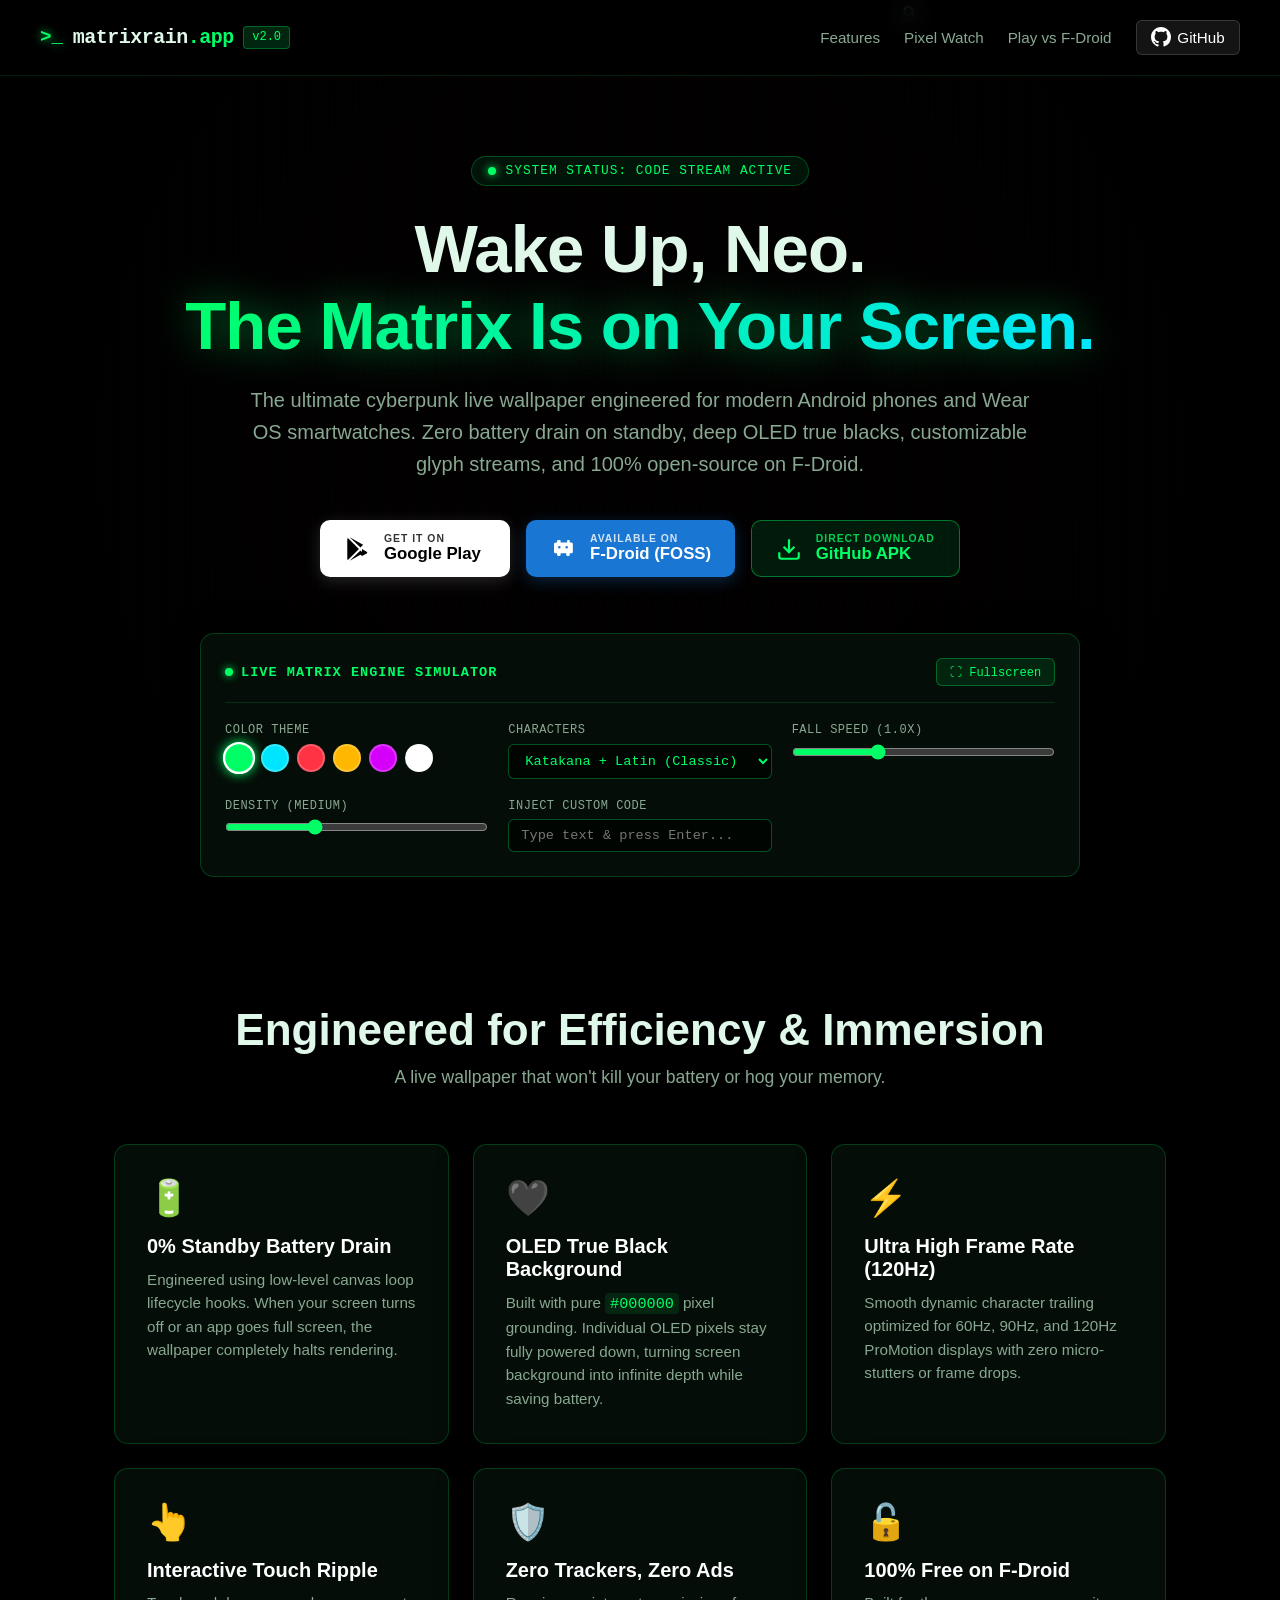
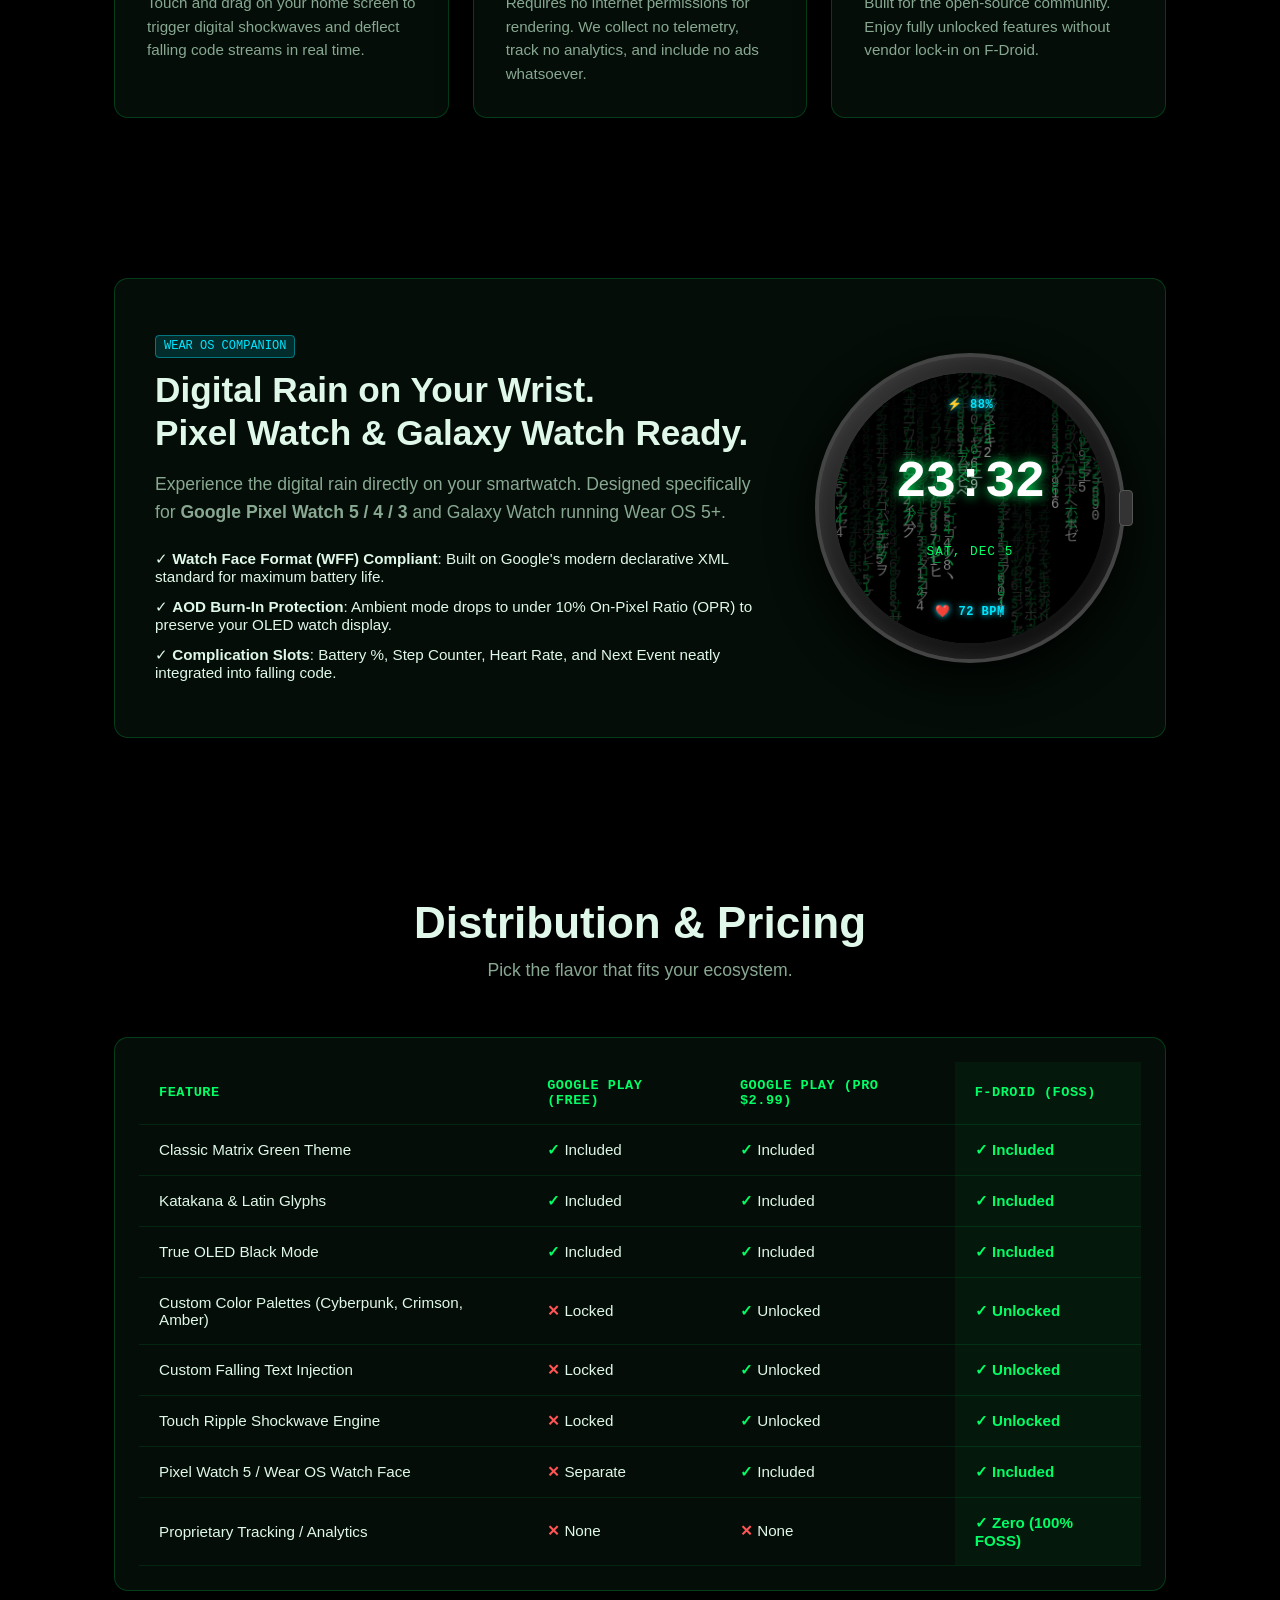
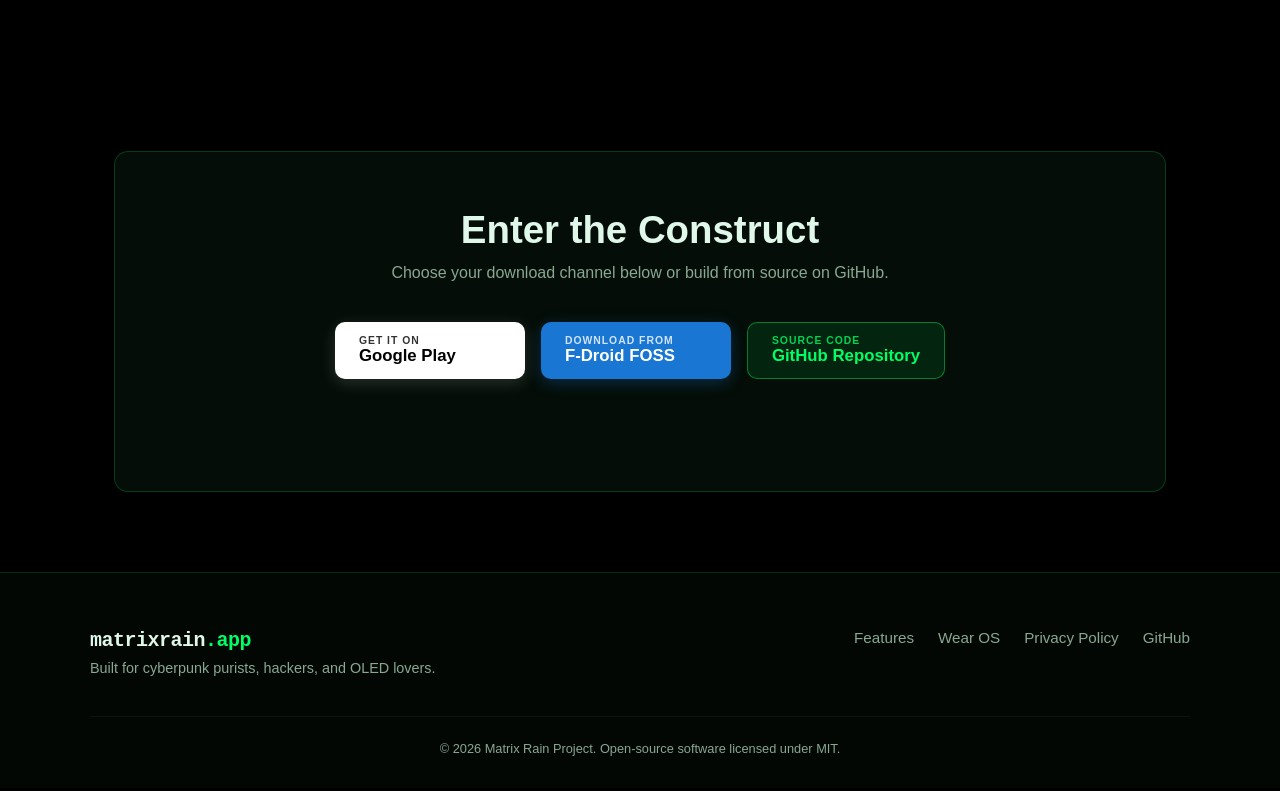
==== landing/index.html @ 068fc7ae "feat(deploy,assets): wire live domain, generate store graphics, and configure release APK/AAB signin" ====
<!DOCTYPE html>
<html lang="en">
<head>
  <meta charset="UTF-8">
  <meta name="viewport" content="width=device-width, initial-scale=1.0">
  <title>Matrix Rain — The Ultimate Digital Rain Live Wallpaper for Android & Wear OS</title>
  <meta name="description" content="Authentic, battery-optimized Matrix digital code rain live wallpaper for Android phones and Wear OS smartwatches (Pixel Watch, Galaxy Watch). Free on F-Droid and Google Play.">
  <meta name="keywords" content="matrix rain, live wallpaper, android live wallpaper, wear os watch face, pixel watch 5, f-droid, matrix code, digital rain">
  
  <!-- Open Graph / Social Media -->
  <meta property="og:type" content="website">
  <meta property="og:url" content="https://matrixrain.app/">
  <meta property="og:title" content="Matrix Rain — Live Wallpaper &amp; Wear OS Watch Face">
  <meta property="og:description" content="Ultra-efficient Matrix digital rain wallpaper for Android and Pixel Watch. Available on Google Play &amp; F-Droid.">
  <meta property="og:image" content="https://matrixrain.app/assets/og-preview.png">
  <meta property="og:image:width" content="1200">
  <meta property="og:image:height" content="630">

  <!-- Twitter Card -->
  <meta name="twitter:card" content="summary_large_image">
  <meta name="twitter:title" content="Matrix Rain — Live Wallpaper &amp; Wear OS Watch Face">
  <meta name="twitter:description" content="Ultra-efficient Matrix digital rain wallpaper for Android and Pixel Watch. Available on Google Play &amp; F-Droid.">
  <meta name="twitter:image" content="https://matrixrain.app/assets/og-preview.png">
  
  <!-- Favicon & Icons -->
  <link rel="icon" type="image/png" sizes="32x32" href="assets/favicon.png">
  <link rel="icon" type="image/x-icon" href="favicon.ico">
  <link rel="apple-touch-icon" sizes="180x180" href="assets/apple-touch-icon.png">
  <link rel="icon" type="image/svg+xml" href="data:image/svg+xml,<svg xmlns='http://www.w3.org/2000/svg' viewBox='0 0 100 100'><text y='.9em' font-size='90' fill='%2300ff66'>⚡</text></svg>">
  
  <link rel="stylesheet" href="styles.css">
</head>
<body>
  <!-- Background Digital Rain Canvas -->
  <canvas id="matrix-canvas"></canvas>
  <div class="canvas-scanline"></div>
  <div class="canvas-vignette"></div>

  <!-- Navigation -->
  <header class="navbar">
    <div class="logo-container">
      <div class="terminal-symbol">&gt;_</div>
      <span class="logo-text">matrixrain<span class="accent">.app</span></span>
      <span class="badge badge-pulse">v2.0</span>
    </div>
    <nav class="nav-links">
      <a href="#features">Features</a>
      <a href="#wearos">Pixel Watch</a>
      <a href="#editions">Play vs F-Droid</a>
      <a href="https://github.com/kush-chou/neocoderain" target="_blank" rel="noopener" class="nav-github">
        <svg width="20" height="20" viewBox="0 0 24 24" fill="currentColor">
          <path d="M12 0C5.37 0 0 5.37 0 12c0 5.31 3.435 9.795 8.205 11.385.6.105.825-.255.825-.57 0-.285-.015-1.23-.015-2.235-3.015.555-3.795-.735-4.035-1.41-.135-.345-.72-1.41-1.23-1.695-.42-.225-1.02-.78-.015-.795.945-.015 1.62.87 1.845 1.23 1.08 1.815 2.805 1.305 3.495.99.105-.78.42-1.305.765-1.605-2.67-.3-5.46-1.335-5.46-5.925 0-1.305.465-2.385 1.23-3.225-.12-.3-.54-1.53.12-3.18 0 0 1.005-.315 3.3 1.23.96-.27 1.98-.405 3-.405s2.04.135 3 .405c2.295-1.56 3.3-1.23 3.3-1.23.66 1.65.24 2.88.12 3.18.765.84 1.23 1.905 1.23 3.225 0 4.605-2.805 5.625-5.475 5.925.435.375.81 1.095.81 2.22 0 1.605-.015 2.895-.015 3.3 0 .315.225.69.825.57A12.02 12.02 0 0024 12c0-6.63-5.37-12-12-12z"/>
        </svg>
        GitHub
      </a>
    </nav>
  </header>

  <!-- Hero Section -->
  <main>
    <section class="hero">
      <div class="hero-content">
        <div class="terminal-pill">
          <span class="blinking-dot"></span>
          <code>SYSTEM STATUS: CODE STREAM ACTIVE</code>
        </div>
        <h1 class="hero-title">
          Wake Up, Neo.<br>
          <span class="gradient-text">The Matrix Is on Your Screen.</span>
        </h1>
        <p class="hero-subtitle">
          The ultimate cyberpunk live wallpaper engineered for modern Android phones and Wear OS smartwatches. Zero battery drain on standby, deep OLED true blacks, customizable glyph streams, and 100% open-source on F-Droid.
        </p>

        <!-- Download Buttons -->
        <div class="cta-group">
          <a href="https://play.google.com/store/apps/details?id=com.example.matrixrain" target="_blank" rel="noopener" class="cta-btn cta-play">
            <svg class="cta-icon" viewBox="0 0 24 24" fill="currentColor">
              <path d="M3.609 1.814L13.792 12 3.61 22.186c-.365-.327-.585-.806-.585-1.341V3.155c0-.535.22-1.014.584-1.341zM15.207 13.414l2.42 2.42-12.39 7.086 9.97-9.506zm0-2.828l-9.97-9.506 12.39 7.086-2.42 2.42zm1.414 1.414l4.243 2.425c.808.462.808 1.218 0 1.68l-4.243 2.425-2.122-2.121 2.122-2.122z"/>
            </svg>
            <div class="btn-text">
              <span class="small-text">GET IT ON</span>
              <span class="large-text">Google Play</span>
            </div>
          </a>

          <a href="https://f-droid.org/packages/com.example.matrixrain/" target="_blank" rel="noopener" class="cta-btn cta-fdroid">
            <svg class="cta-icon" viewBox="0 0 24 24" fill="currentColor">
              <path d="M7.4 3.7c-.4 0-.8.4-.8.8v1.6H5.2c-.8 0-1.5.7-1.5 1.5v6.9c0 .8.7 1.5 1.5 1.5h1.4v1.6c0 .4.4.8.8.8h1.6c.4 0 .8-.4.8-.8v-1.6h5.2v1.6c0 .4.4.8.8.8h1.6c.4 0 .8-.4.8-.8V16h1.4c.8 0 1.5-.7 1.5-1.5V7.6c0-.8-.7-1.5-1.5-1.5h-1.4V4.5c0-.4-.4-.8-.8-.8H16.6c-.4 0-.8.4-.8.8v1.6H9.8V4.5c0-.4-.4-.8-.8-.8H7.4zm1.2 5.5a1.2 1.2 0 110 2.4 1.2 1.2 0 010-2.4zm6.8 0a1.2 1.2 0 110 2.4 1.2 1.2 0 010-2.4z"/>
            </svg>
            <div class="btn-text">
              <span class="small-text">AVAILABLE ON</span>
              <span class="large-text">F-Droid (FOSS)</span>
            </div>
          </a>

          <a href="https://github.com/kush-chou/neocoderain/releases/latest" target="_blank" rel="noopener" class="cta-btn cta-apk">
            <svg class="cta-icon" viewBox="0 0 24 24" fill="none" stroke="currentColor" stroke-width="2">
              <path d="M21 15v4a2 2 0 0 1-2 2H5a2 2 0 0 1-2-2v-4M7 10l5 5 5-5M12 15V3"/>
            </svg>
            <div class="btn-text">
              <span class="small-text">DIRECT DOWNLOAD</span>
              <span class="large-text">GitHub APK</span>
            </div>
          </a>
        </div>
      </div>

      <!-- Live Interactive Dock (Allows user to play with rain live!) -->
      <div class="live-dock glass-card">
        <div class="dock-header">
          <div class="dock-title">
            <span class="green-indicator"></span>
            LIVE MATRIX ENGINE SIMULATOR
          </div>
          <button id="fullscreen-btn" class="dock-btn-sm" title="Toggle Fullscreen">⛶ Fullscreen</button>
        </div>

        <div class="dock-controls">
          <div class="control-row">
            <label>Color Theme</label>
            <div class="theme-picker">
              <button class="theme-btn active" data-theme="classic" title="Classic 1999 Green" style="--c: #00ff66"></button>
              <button class="theme-btn" data-theme="cyan" title="Trinity Cyan" style="--c: #00e5ff"></button>
              <button class="theme-btn" data-theme="crimson" title="Agent Smith Red" style="--c: #ff3344"></button>
              <button class="theme-btn" data-theme="amber" title="Zion Amber" style="--c: #ffb700"></button>
              <button class="theme-btn" data-theme="violet" title="Cyberpunk Violet" style="--c: #d500f9"></button>
              <button class="theme-btn" data-theme="monochrome" title="OLED True White" style="--c: #ffffff"></button>
            </div>
          </div>

          <div class="control-row">
            <label>Characters</label>
            <select id="charset-select" class="terminal-select">
              <option value="matrix" selected>Katakana + Latin (Classic)</option>
              <option value="binary">Binary (010101)</option>
              <option value="hex">Hexadecimal (0-9, A-F)</option>
              <option value="ascii">Pure ASCII Matrix</option>
              <option value="cyber">Cyber Symbols ($%#@&lt;&gt;)</option>
            </select>
          </div>

          <div class="control-row">
            <label for="speed-slider">Fall Speed (<span id="speed-val">1.0x</span>)</label>
            <input type="range" id="speed-slider" min="0.3" max="2.5" step="0.1" value="1.0">
          </div>

          <div class="control-row">
            <label for="density-slider">Density (<span id="density-val">Medium</span>)</label>
            <input type="range" id="density-slider" min="15" max="45" step="5" value="25">
          </div>

          <div class="control-row">
            <label for="custom-text">Inject Custom Code</label>
            <input type="text" id="custom-text" class="terminal-input" placeholder="Type text & press Enter...">
          </div>
        </div>
      </div>
    </section>

    <!-- Features Section -->
    <section id="features" class="section">
      <div class="section-header">
        <h2 class="section-title">Engineered for Efficiency & Immersion</h2>
        <p class="section-subtitle">A live wallpaper that won't kill your battery or hog your memory.</p>
      </div>

      <div class="feature-grid">
        <div class="feature-card glass-card">
          <div class="feature-icon">🔋</div>
          <h3>0% Standby Battery Drain</h3>
          <p>Engineered using low-level canvas loop lifecycle hooks. When your screen turns off or an app goes full screen, the wallpaper completely halts rendering.</p>
        </div>

        <div class="feature-card glass-card">
          <div class="feature-icon">🖤</div>
          <h3>OLED True Black Background</h3>
          <p>Built with pure <code>#000000</code> pixel grounding. Individual OLED pixels stay fully powered down, turning screen background into infinite depth while saving battery.</p>
        </div>

        <div class="feature-card glass-card">
          <div class="feature-icon">⚡</div>
          <h3>Ultra High Frame Rate (120Hz)</h3>
          <p>Smooth dynamic character trailing optimized for 60Hz, 90Hz, and 120Hz ProMotion displays with zero micro-stutters or frame drops.</p>
        </div>

        <div class="feature-card glass-card">
          <div class="feature-icon">👆</div>
          <h3>Interactive Touch Ripple</h3>
          <p>Touch and drag on your home screen to trigger digital shockwaves and deflect falling code streams in real time.</p>
        </div>

        <div class="feature-card glass-card">
          <div class="feature-icon">🛡️</div>
          <h3>Zero Trackers, Zero Ads</h3>
          <p>Requires no internet permissions for rendering. We collect no telemetry, track no analytics, and include no ads whatsoever.</p>
        </div>

        <div class="feature-card glass-card">
          <div class="feature-icon">🔓</div>
          <h3>100% Free on F-Droid</h3>
          <p>Built for the open-source community. Enjoy fully unlocked features without vendor lock-in on F-Droid.</p>
        </div>
      </div>
    </section>

    <!-- Wear OS / Pixel Watch Section -->
    <section id="wearos" class="section">
      <div class="wear-container glass-card">
        <div class="wear-info">
          <span class="badge badge-cyan">WEAR OS COMPANION</span>
          <h2>Digital Rain on Your Wrist.<br>Pixel Watch & Galaxy Watch Ready.</h2>
          <p>
            Experience the digital rain directly on your smartwatch. Designed specifically for <strong>Google Pixel Watch 5 / 4 / 3</strong> and Galaxy Watch running Wear OS 5+.
          </p>
          <ul class="wear-features">
            <li>✓ <strong>Watch Face Format (WFF) Compliant</strong>: Built on Google's modern declarative XML standard for maximum battery life.</li>
            <li>✓ <strong>AOD Burn-In Protection</strong>: Ambient mode drops to under 10% On-Pixel Ratio (OPR) to preserve your OLED watch display.</li>
            <li>✓ <strong>Complication Slots</strong>: Battery %, Step Counter, Heart Rate, and Next Event neatly integrated into falling code.</li>
          </ul>
        </div>

        <!-- Interactive Watch Simulator -->
        <div class="watch-mockup-wrapper">
          <div class="watch-case">
            <div class="watch-screen">
              <canvas id="watch-canvas" width="280" height="280"></canvas>
              <div class="watch-overlay">
                <div class="watch-complication-top">⚡ 88%</div>
                <div class="watch-time" id="watch-time">13:37</div>
                <div class="watch-date" id="watch-date">FRI, OCT 9</div>
                <div class="watch-complication-bottom">❤️ 72 BPM</div>
              </div>
            </div>
            <div class="watch-crown"></div>
          </div>
        </div>
      </div>
    </section>

    <!-- Editions: Play Store vs F-Droid Comparison -->
    <section id="editions" class="section">
      <div class="section-header">
        <h2 class="section-title">Distribution & Pricing</h2>
        <p class="section-subtitle">Pick the flavor that fits your ecosystem.</p>
      </div>

      <div class="pricing-table glass-card">
        <table>
          <thead>
            <tr>
              <th>Feature</th>
              <th>Google Play (Free)</th>
              <th>Google Play (Pro $2.99)</th>
              <th class="highlight-col">F-Droid (FOSS)</th>
            </tr>
          </thead>
          <tbody>
            <tr>
              <td>Classic Matrix Green Theme</td>
              <td><span class="check">✓</span> Included</td>
              <td><span class="check">✓</span> Included</td>
              <td class="highlight-col"><span class="check">✓</span> Included</td>
            </tr>
            <tr>
              <td>Katakana & Latin Glyphs</td>
              <td><span class="check">✓</span> Included</td>
              <td><span class="check">✓</span> Included</td>
              <td class="highlight-col"><span class="check">✓</span> Included</td>
            </tr>
            <tr>
              <td>True OLED Black Mode</td>
              <td><span class="check">✓</span> Included</td>
              <td><span class="check">✓</span> Included</td>
              <td class="highlight-col"><span class="check">✓</span> Included</td>
            </tr>
            <tr>
              <td>Custom Color Palettes (Cyberpunk, Crimson, Amber)</td>
              <td><span class="cross">✕</span> Locked</td>
              <td><span class="check">✓</span> Unlocked</td>
              <td class="highlight-col"><span class="check">✓</span> Unlocked</td>
            </tr>
            <tr>
              <td>Custom Falling Text Injection</td>
              <td><span class="cross">✕</span> Locked</td>
              <td><span class="check">✓</span> Unlocked</td>
              <td class="highlight-col"><span class="check">✓</span> Unlocked</td>
            </tr>
            <tr>
              <td>Touch Ripple Shockwave Engine</td>
              <td><span class="cross">✕</span> Locked</td>
              <td><span class="check">✓</span> Unlocked</td>
              <td class="highlight-col"><span class="check">✓</span> Unlocked</td>
            </tr>
            <tr>
              <td>Pixel Watch 5 / Wear OS Watch Face</td>
              <td><span class="cross">✕</span> Separate</td>
              <td><span class="check">✓</span> Included</td>
              <td class="highlight-col"><span class="check">✓</span> Included</td>
            </tr>
            <tr>
              <td>Proprietary Tracking / Analytics</td>
              <td><span class="cross">✕</span> None</td>
              <td><span class="cross">✕</span> None</td>
              <td class="highlight-col"><span class="check">✓</span> Zero (100% FOSS)</td>
            </tr>
          </tbody>
        </table>
      </div>
    </section>

    <!-- Download Section -->
    <section id="download" class="section download-section">
      <div class="download-card glass-card">
        <h2>Enter the Construct</h2>
        <p>Choose your download channel below or build from source on GitHub.</p>
        <div class="cta-group">
          <a href="https://play.google.com/store/apps/details?id=com.example.matrixrain" target="_blank" rel="noopener" class="cta-btn cta-play">
            <div class="btn-text">
              <span class="small-text">GET IT ON</span>
              <span class="large-text">Google Play</span>
            </div>
          </a>
          <a href="https://f-droid.org/packages/com.example.matrixrain/" target="_blank" rel="noopener" class="cta-btn cta-fdroid">
            <div class="btn-text">
              <span class="small-text">DOWNLOAD FROM</span>
              <span class="large-text">F-Droid FOSS</span>
            </div>
          </a>
          <a href="https://github.com/kush-chou/neocoderain" target="_blank" rel="noopener" class="cta-btn cta-apk">
            <div class="btn-text">
              <span class="small-text">SOURCE CODE</span>
              <span class="large-text">GitHub Repository</span>
            </div>
          </a>
        </div>
      </div>
    </section>
  </main>

  <!-- Footer -->
  <footer class="footer">
    <div class="footer-container">
      <div class="footer-brand">
        <span class="logo-text">matrixrain<span class="accent">.app</span></span>
        <p>Built for cyberpunk purists, hackers, and OLED lovers.</p>
      </div>
      <div class="footer-links">
        <a href="#features">Features</a>
        <a href="#wearos">Wear OS</a>
        <a href="privacy.html">Privacy Policy</a>
        <a href="https://github.com/kush-chou/neocoderain" target="_blank" rel="noopener">GitHub</a>
      </div>
    </div>
    <div class="footer-bottom">
      <p>&copy; 2026 Matrix Rain Project. Open-source software licensed under MIT.</p>
    </div>
  </footer>

  <script src="app.js"></script>
</body>
</html>
---- landing/styles.css ----
/* Matrix Rain Stylesheet */
:root {
  --matrix-green: #00ff66;
  --matrix-green-glow: rgba(0, 255, 102, 0.45);
  --matrix-dim: #003b15;
  --matrix-dark: #050b07;
  --bg-black: #000000;
  --text-main: #e0f8e9;
  --text-muted: #88a892;
  --card-bg: rgba(6, 18, 10, 0.75);
  --card-border: rgba(0, 255, 102, 0.2);
  --accent-cyan: #00e5ff;
  --accent-violet: #d500f9;
  --font-mono: "SF Mono", "Fira Code", "Cascadia Code", "Roboto Mono", monospace;
  --font-sans: -apple-system, BlinkMacSystemFont, "Segoe UI", Roboto, Helvetica, Arial, sans-serif;
}

* {
  box-sizing: border-box;
  margin: 0;
  padding: 0;
}

html {
  scroll-behavior: smooth;
  background-color: var(--bg-black);
  color: var(--text-main);
  font-family: var(--font-sans);
}

body {
  overflow-x: hidden;
  position: relative;
  min-height: 100vh;
}

/* Background Canvas & Effects */
#matrix-canvas {
  position: fixed;
  top: 0;
  left: 0;
  width: 100vw;
  height: 100vh;
  z-index: -3;
  display: block;
}

.canvas-scanline {
  position: fixed;
  top: 0;
  left: 0;
  width: 100vw;
  height: 100vh;
  z-index: -2;
  pointer-events: none;
  background: linear-gradient(
    rgba(18, 16, 16, 0) 50%, 
    rgba(0, 0, 0, 0.3) 50%
  ), linear-gradient(
    90deg,
    rgba(255, 0, 0, 0.03),
    rgba(0, 255, 0, 0.01),
    rgba(0, 0, 255, 0.03)
  );
  background-size: 100% 4px, 6px 100%;
}

.canvas-vignette {
  position: fixed;
  top: 0;
  left: 0;
  width: 100vw;
  height: 100vh;
  z-index: -1;
  pointer-events: none;
  background: radial-gradient(circle at center, transparent 40%, rgba(0, 0, 0, 0.85) 90%);
}

/* Glassmorphic Cards */
.glass-card {
  background: var(--card-bg);
  backdrop-filter: blur(16px);
  -webkit-backdrop-filter: blur(16px);
  border: 1px solid var(--card-border);
  border-radius: 14px;
  box-shadow: 0 8px 32px 0 rgba(0, 0, 0, 0.7);
}

/* Navbar */
.navbar {
  display: flex;
  justify-content: space-between;
  align-items: center;
  padding: 1.25rem 2.5rem;
  position: sticky;
  top: 0;
  z-index: 50;
  background: rgba(0, 0, 0, 0.6);
  backdrop-filter: blur(12px);
  border-bottom: 1px solid rgba(0, 255, 102, 0.12);
}

.logo-container {
  display: flex;
  align-items: center;
  gap: 0.6rem;
}

.terminal-symbol {
  color: var(--matrix-green);
  font-family: var(--font-mono);
  font-weight: 700;
  font-size: 1.2rem;
  text-shadow: 0 0 8px var(--matrix-green);
}

.logo-text {
  font-family: var(--font-mono);
  font-size: 1.25rem;
  font-weight: 700;
  letter-spacing: -0.5px;
}

.logo-text .accent {
  color: var(--matrix-green);
}

.badge {
  font-family: var(--font-mono);
  font-size: 0.75rem;
  padding: 0.2rem 0.5rem;
  border-radius: 4px;
  background: rgba(0, 255, 102, 0.15);
  color: var(--matrix-green);
  border: 1px solid rgba(0, 255, 102, 0.3);
}

.badge-pulse {
  animation: pulse-glow 2s infinite ease-in-out;
}

.badge-cyan {
  background: rgba(0, 229, 255, 0.15);
  color: var(--accent-cyan);
  border-color: rgba(0, 229, 255, 0.4);
}

@keyframes pulse-glow {
  0%, 100% { box-shadow: 0 0 4px var(--matrix-green-glow); }
  50% { box-shadow: 0 0 12px var(--matrix-green); }
}

.nav-links {
  display: flex;
  align-items: center;
  gap: 1.5rem;
}

.nav-links a {
  color: var(--text-muted);
  text-decoration: none;
  font-size: 0.95rem;
  transition: color 0.2s ease;
}

.nav-links a:hover {
  color: var(--matrix-green);
}

.nav-github {
  display: inline-flex;
  align-items: center;
  gap: 0.4rem;
  padding: 0.4rem 0.9rem;
  border-radius: 6px;
  background: rgba(255, 255, 255, 0.08);
  border: 1px solid rgba(255, 255, 255, 0.15);
  color: #fff !important;
}

.nav-github:hover {
  border-color: var(--matrix-green);
}

/* Hero Section */
.hero {
  display: flex;
  flex-direction: column;
  align-items: center;
  text-align: center;
  padding: 5rem 1.5rem 3rem;
  max-width: 1100px;
  margin: 0 auto;
}

.terminal-pill {
  display: inline-flex;
  align-items: center;
  gap: 0.6rem;
  padding: 0.4rem 1rem;
  border-radius: 50px;
  background: rgba(0, 255, 102, 0.08);
  border: 1px solid rgba(0, 255, 102, 0.25);
  margin-bottom: 1.5rem;
}

.terminal-pill code {
  font-family: var(--font-mono);
  font-size: 0.8rem;
  color: var(--matrix-green);
  letter-spacing: 1px;
}

.blinking-dot {
  width: 8px;
  height: 8px;
  border-radius: 50%;
  background: var(--matrix-green);
  box-shadow: 0 0 8px var(--matrix-green);
  animation: blink 1s infinite alternate;
}

@keyframes blink {
  0% { opacity: 0.3; }
  100% { opacity: 1; }
}

.hero-title {
  font-size: clamp(2.5rem, 5.5vw, 4.2rem);
  font-weight: 800;
  line-height: 1.15;
  letter-spacing: -1px;
  margin-bottom: 1.25rem;
}

.gradient-text {
  background: linear-gradient(135deg, #00ff66 0%, #00e5ff 100%);
  -webkit-background-clip: text;
  -webkit-text-fill-color: transparent;
  filter: drop-shadow(0 0 20px var(--matrix-green-glow));
}

.hero-subtitle {
  font-size: clamp(1rem, 2vw, 1.25rem);
  color: var(--text-muted);
  max-width: 780px;
  margin: 0 auto 2.5rem;
  line-height: 1.6;
}

/* CTA Buttons */
.cta-group {
  display: flex;
  flex-wrap: wrap;
  justify-content: center;
  gap: 1rem;
  margin-bottom: 3.5rem;
}

.cta-btn {
  display: inline-flex;
  align-items: center;
  gap: 0.85rem;
  padding: 0.75rem 1.5rem;
  border-radius: 10px;
  text-decoration: none;
  font-family: var(--font-sans);
  transition: all 0.2s ease;
  min-width: 190px;
  text-align: left;
}

.cta-icon {
  width: 26px;
  height: 26px;
  flex-shrink: 0;
}

.btn-text {
  display: flex;
  flex-direction: column;
}

.small-text {
  font-size: 0.65rem;
  font-weight: 600;
  letter-spacing: 1px;
  opacity: 0.8;
}

.large-text {
  font-size: 1.05rem;
  font-weight: 700;
}

.cta-play {
  background: #ffffff;
  color: #000000;
  box-shadow: 0 4px 16px rgba(255, 255, 255, 0.15);
}

.cta-play:hover {
  transform: translateY(-2px);
  box-shadow: 0 6px 24px rgba(255, 255, 255, 0.3);
}

.cta-fdroid {
  background: #1976d2;
  color: #ffffff;
  box-shadow: 0 4px 16px rgba(25, 118, 210, 0.3);
}

.cta-fdroid:hover {
  background: #1565c0;
  transform: translateY(-2px);
  box-shadow: 0 6px 24px rgba(25, 118, 210, 0.5);
}

.cta-apk {
  background: rgba(0, 255, 102, 0.1);
  color: var(--matrix-green);
  border: 1px solid rgba(0, 255, 102, 0.4);
}

.cta-apk:hover {
  background: rgba(0, 255, 102, 0.2);
  transform: translateY(-2px);
  box-shadow: 0 6px 24px var(--matrix-green-glow);
}

/* Live Simulator Dock */
.live-dock {
  width: 100%;
  max-width: 880px;
  padding: 1.5rem;
  margin: 0 auto;
  text-align: left;
}

.dock-header {
  display: flex;
  justify-content: space-between;
  align-items: center;
  padding-bottom: 1rem;
  border-bottom: 1px solid rgba(0, 255, 102, 0.15);
  margin-bottom: 1.25rem;
}

.dock-title {
  display: flex;
  align-items: center;
  gap: 0.5rem;
  font-family: var(--font-mono);
  font-size: 0.85rem;
  font-weight: 700;
  letter-spacing: 1px;
  color: var(--matrix-green);
}

.green-indicator {
  width: 8px;
  height: 8px;
  border-radius: 50%;
  background: var(--matrix-green);
  box-shadow: 0 0 8px var(--matrix-green);
}

.dock-btn-sm {
  background: rgba(0, 255, 102, 0.1);
  border: 1px solid rgba(0, 255, 102, 0.3);
  color: var(--matrix-green);
  padding: 0.35rem 0.8rem;
  border-radius: 6px;
  font-size: 0.75rem;
  font-family: var(--font-mono);
  cursor: pointer;
  transition: all 0.2s ease;
}

.dock-btn-sm:hover {
  background: rgba(0, 255, 102, 0.25);
}

.dock-controls {
  display: grid;
  grid-template-columns: repeat(auto-fit, minmax(220px, 1fr));
  gap: 1.25rem;
}

.control-row {
  display: flex;
  flex-direction: column;
  gap: 0.4rem;
}

.control-row label {
  font-size: 0.75rem;
  font-family: var(--font-mono);
  color: var(--text-muted);
  text-transform: uppercase;
  letter-spacing: 0.5px;
}

.theme-picker {
  display: flex;
  gap: 0.5rem;
}

.theme-btn {
  width: 28px;
  height: 28px;
  border-radius: 50%;
  border: 2px solid rgba(255, 255, 255, 0.2);
  background: var(--c);
  cursor: pointer;
  transition: transform 0.2s, border-color 0.2s;
}

.theme-btn.active {
  transform: scale(1.15);
  border-color: #ffffff;
  box-shadow: 0 0 10px var(--c);
}

.terminal-select, .terminal-input {
  background: rgba(0, 0, 0, 0.6);
  border: 1px solid rgba(0, 255, 102, 0.3);
  color: var(--matrix-green);
  font-family: var(--font-mono);
  font-size: 0.85rem;
  padding: 0.5rem 0.75rem;
  border-radius: 6px;
  outline: none;
}

.terminal-select:focus, .terminal-input:focus {
  border-color: var(--matrix-green);
  box-shadow: 0 0 8px var(--matrix-green-glow);
}

input[type="range"] {
  accent-color: var(--matrix-green);
  cursor: pointer;
}

/* Features Section */
.section {
  padding: 5rem 1.5rem;
  max-width: 1100px;
  margin: 0 auto;
}

.section-header {
  text-align: center;
  margin-bottom: 3.5rem;
}

.section-title {
  font-size: clamp(2rem, 3.5vw, 2.75rem);
  font-weight: 700;
  margin-bottom: 0.75rem;
}

.section-subtitle {
  color: var(--text-muted);
  font-size: 1.1rem;
}

.feature-grid {
  display: grid;
  grid-template-columns: repeat(auto-fit, minmax(310px, 1fr));
  gap: 1.5rem;
}

.feature-card {
  padding: 2rem;
  transition: transform 0.2s, border-color 0.2s;
}

.feature-card:hover {
  transform: translateY(-4px);
  border-color: rgba(0, 255, 102, 0.45);
}

.feature-icon {
  font-size: 2.2rem;
  margin-bottom: 1rem;
}

.feature-card h3 {
  font-size: 1.25rem;
  margin-bottom: 0.6rem;
  color: #ffffff;
}

.feature-card p {
  color: var(--text-muted);
  line-height: 1.55;
  font-size: 0.95rem;
}

.feature-card code {
  color: var(--matrix-green);
  font-family: var(--font-mono);
  background: rgba(0, 255, 102, 0.1);
  padding: 0.1rem 0.3rem;
  border-radius: 4px;
}

/* Wear OS Section */
.wear-container {
  display: flex;
  flex-direction: column;
  lg-flex-direction: row;
  align-items: center;
  justify-content: space-between;
  gap: 3rem;
  padding: 3.5rem 2.5rem;
}

@media (min-width: 860px) {
  .wear-container {
    flex-direction: row;
  }
}

.wear-info {
  flex: 1;
}

.wear-info h2 {
  font-size: 2.2rem;
  margin: 1rem 0;
  line-height: 1.2;
}

.wear-info p {
  color: var(--text-muted);
  font-size: 1.1rem;
  line-height: 1.6;
  margin-bottom: 1.5rem;
}

.wear-features {
  list-style: none;
  display: flex;
  flex-direction: column;
  gap: 0.8rem;
  color: var(--text-main);
  font-size: 0.95rem;
}

/* Circular Watch Mockup */
.watch-mockup-wrapper {
  flex-shrink: 0;
  display: flex;
  justify-content: center;
  align-items: center;
}

.watch-case {
  position: relative;
  width: 310px;
  height: 310px;
  border-radius: 50%;
  background: radial-gradient(circle at 30% 30%, #3a3a3a 0%, #151515 70%, #000000 100%);
  border: 4px solid #444;
  box-shadow: 0 15px 45px rgba(0, 0, 0, 0.9), inset 0 0 15px rgba(255, 255, 255, 0.1);
  display: flex;
  justify-content: center;
  align-items: center;
}

.watch-crown {
  position: absolute;
  right: -12px;
  top: 50%;
  transform: translateY(-50%);
  width: 14px;
  height: 36px;
  background: #333;
  border-radius: 4px;
  border: 1px solid #555;
}

.watch-screen {
  position: relative;
  width: 270px;
  height: 270px;
  border-radius: 50%;
  overflow: hidden;
  background: #000000;
  box-shadow: inset 0 0 20px rgba(0, 0, 0, 0.8);
}

#watch-canvas {
  width: 100%;
  height: 100%;
  display: block;
}

.watch-overlay {
  position: absolute;
  inset: 0;
  display: flex;
  flex-direction: column;
  justify-content: space-between;
  align-items: center;
  padding: 1.5rem 0.5rem;
  pointer-events: none;
  background: radial-gradient(circle, rgba(0, 0, 0, 0.3) 0%, rgba(0, 0, 0, 0.7) 100%);
}

.watch-complication-top, .watch-complication-bottom {
  font-family: var(--font-mono);
  font-size: 0.75rem;
  color: var(--accent-cyan);
  font-weight: 700;
  letter-spacing: 0.5px;
  text-shadow: 0 0 6px var(--accent-cyan);
}

.watch-time {
  font-family: var(--font-mono);
  font-size: 3.2rem;
  font-weight: 800;
  color: #ffffff;
  letter-spacing: -1px;
  text-shadow: 0 0 12px var(--matrix-green);
  line-height: 1;
}

.watch-date {
  font-family: var(--font-mono);
  font-size: 0.8rem;
  color: var(--matrix-green);
  letter-spacing: 1px;
  margin-top: -0.5rem;
}

/* Pricing Table */
.pricing-table {
  overflow-x: auto;
  padding: 1.5rem;
}

.pricing-table table {
  width: 100%;
  border-collapse: collapse;
  text-align: left;
}

.pricing-table th, .pricing-table td {
  padding: 1rem 1.25rem;
  border-bottom: 1px solid rgba(0, 255, 102, 0.1);
  font-size: 0.95rem;
}

.pricing-table th {
  font-family: var(--font-mono);
  color: var(--matrix-green);
  text-transform: uppercase;
  font-size: 0.85rem;
  letter-spacing: 0.5px;
}

.highlight-col {
  background: rgba(0, 255, 102, 0.05);
  font-weight: 600;
  color: var(--matrix-green);
}

.check {
  color: var(--matrix-green);
  font-weight: bold;
}

.cross {
  color: #ff5555;
  font-weight: bold;
}

/* Download Section */
.download-section {
  text-align: center;
}

.download-card {
  padding: 3.5rem 2rem;
}

.download-card h2 {
  font-size: 2.4rem;
  margin-bottom: 0.8rem;
}

.download-card p {
  color: var(--text-muted);
  margin-bottom: 2.5rem;
}

/* Footer */
.footer {
  border-top: 1px solid rgba(0, 255, 102, 0.15);
  background: #020704;
  padding: 3.5rem 2.5rem 2rem;
}

.footer-container {
  max-width: 1100px;
  margin: 0 auto;
  display: flex;
  flex-direction: column;
  md-flex-direction: row;
  justify-content: space-between;
  align-items: flex-start;
  gap: 2rem;
}

@media (min-width: 768px) {
  .footer-container {
    flex-direction: row;
  }
}

.footer-brand p {
  color: var(--text-muted);
  font-size: 0.9rem;
  margin-top: 0.5rem;
}

.footer-links {
  display: flex;
  flex-wrap: wrap;
  gap: 1.5rem;
}

.footer-links a {
  color: var(--text-muted);
  text-decoration: none;
  font-size: 0.95rem;
  transition: color 0.2s;
}

.footer-links a:hover {
  color: var(--matrix-green);
}

.footer-bottom {
  max-width: 1100px;
  margin: 2.5rem auto 0;
  padding-top: 1.5rem;
  border-top: 1px solid rgba(255, 255, 255, 0.05);
  text-align: center;
  color: var(--text-muted);
  font-size: 0.8rem;
}
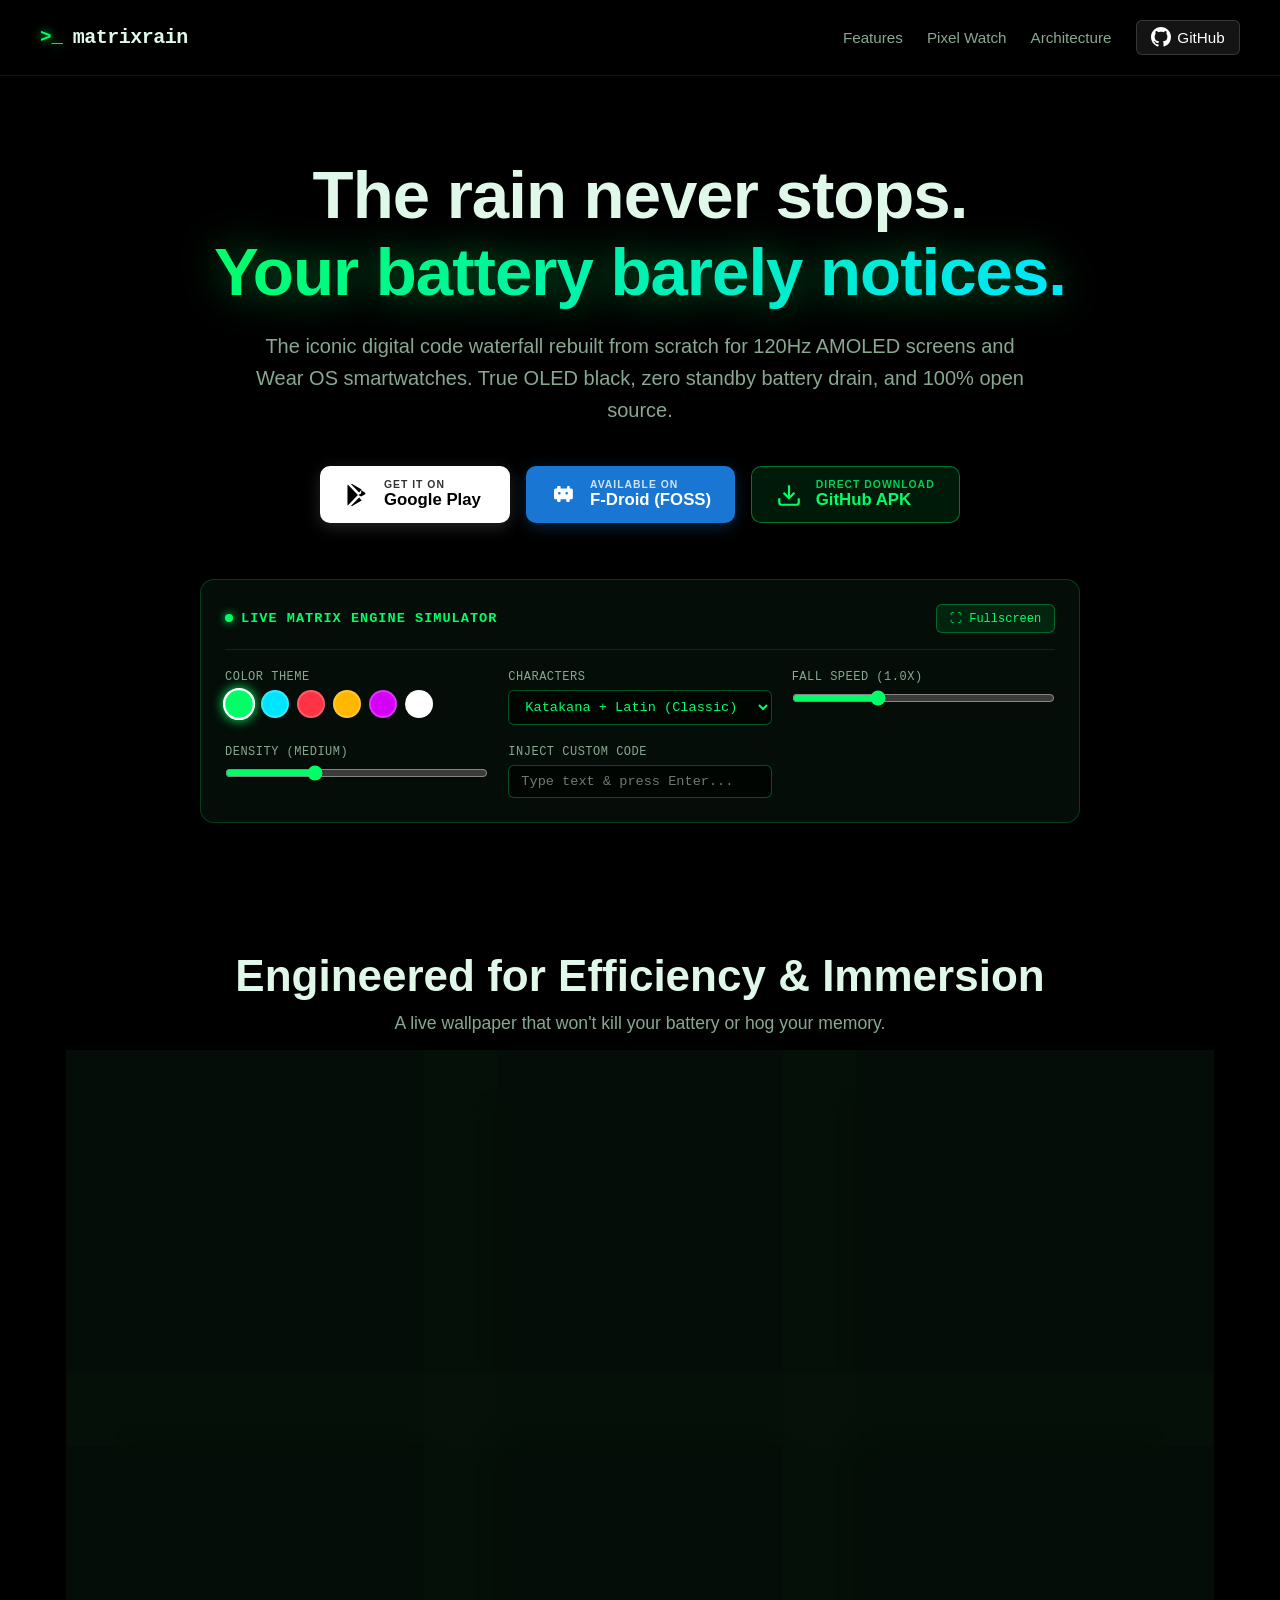
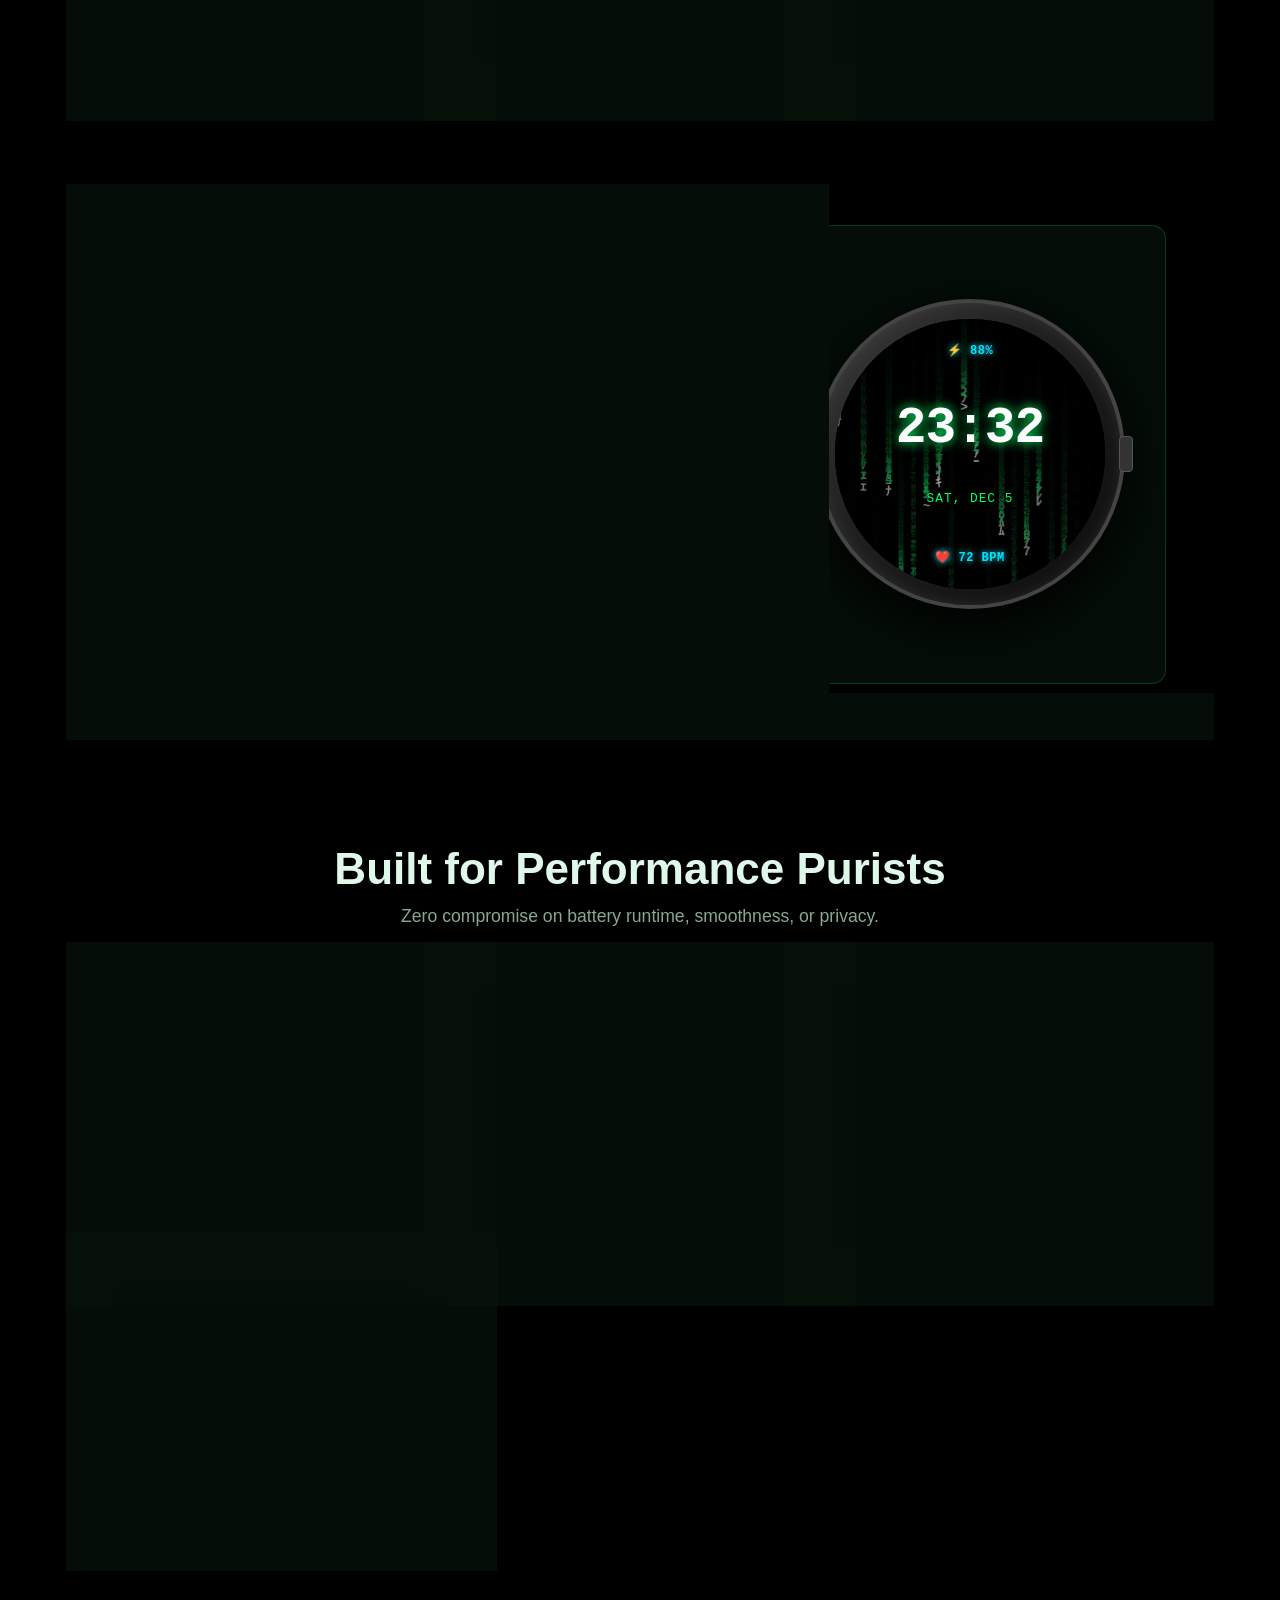
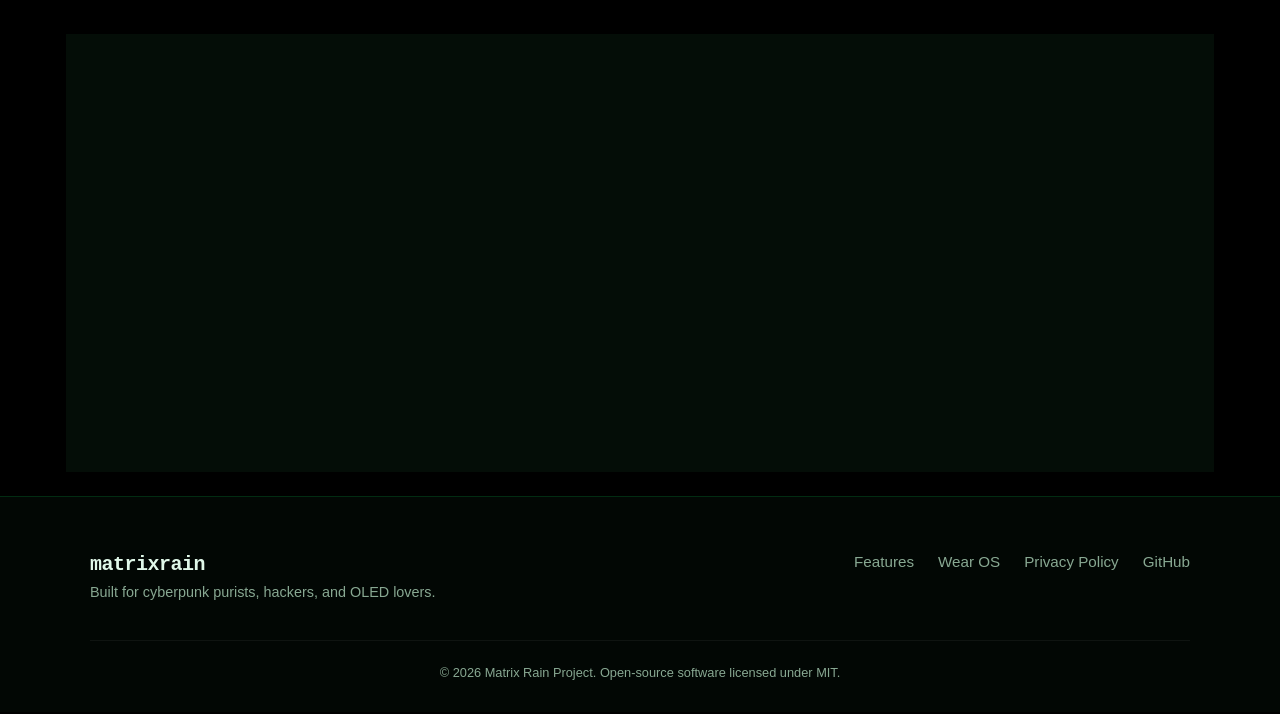
==== commit 224673cb: "refactor(ui,engine): overhaul code rain engine with authentic Katakana shimmer, fix Play SVG, simpli" ====
--- a/landing/index.html
+++ b/landing/index.html
@@ -40,13 +40,12 @@
   <header class="navbar">
     <div class="logo-container">
       <div class="terminal-symbol">&gt;_</div>
-      <span class="logo-text">matrixrain<span class="accent">.app</span></span>
-      <span class="badge badge-pulse">v2.0</span>
+      <span class="logo-text">matrixrain</span>
     </div>
     <nav class="nav-links">
       <a href="#features">Features</a>
       <a href="#wearos">Pixel Watch</a>
-      <a href="#editions">Play vs F-Droid</a>
+      <a href="#architecture">Architecture</a>
       <a href="https://github.com/kush-chou/neocoderain" target="_blank" rel="noopener" class="nav-github">
         <svg width="20" height="20" viewBox="0 0 24 24" fill="currentColor">
           <path d="M12 0C5.37 0 0 5.37 0 12c0 5.31 3.435 9.795 8.205 11.385.6.105.825-.255.825-.57 0-.285-.015-1.23-.015-2.235-3.015.555-3.795-.735-4.035-1.41-.135-.345-.72-1.41-1.23-1.695-.42-.225-1.02-.78-.015-.795.945-.015 1.62.87 1.845 1.23 1.08 1.815 2.805 1.305 3.495.99.105-.78.42-1.305.765-1.605-2.67-.3-5.46-1.335-5.46-5.925 0-1.305.465-2.385 1.23-3.225-.12-.3-.54-1.53.12-3.18 0 0 1.005-.315 3.3 1.23.96-.27 1.98-.405 3-.405s2.04.135 3 .405c2.295-1.56 3.3-1.23 3.3-1.23.66 1.65.24 2.88.12 3.18.765.84 1.23 1.905 1.23 3.225 0 4.605-2.805 5.625-5.475 5.925.435.375.81 1.095.81 2.22 0 1.605-.015 2.895-.015 3.3 0 .315.225.69.825.57A12.02 12.02 0 0024 12c0-6.63-5.37-12-12-12z"/>
@@ -60,23 +59,19 @@
   <main>
     <section class="hero">
       <div class="hero-content">
-        <div class="terminal-pill">
-          <span class="blinking-dot"></span>
-          <code>SYSTEM STATUS: CODE STREAM ACTIVE</code>
-        </div>
         <h1 class="hero-title">
-          Wake Up, Neo.<br>
-          <span class="gradient-text">The Matrix Is on Your Screen.</span>
+          The rain never stops.<br>
+          <span class="gradient-text">Your battery barely notices.</span>
         </h1>
         <p class="hero-subtitle">
-          The ultimate cyberpunk live wallpaper engineered for modern Android phones and Wear OS smartwatches. Zero battery drain on standby, deep OLED true blacks, customizable glyph streams, and 100% open-source on F-Droid.
+          The iconic digital code waterfall rebuilt from scratch for 120Hz AMOLED screens and Wear OS smartwatches. True OLED black, zero standby battery drain, and 100% open source.
         </p>
 
         <!-- Download Buttons -->
         <div class="cta-group">
           <a href="https://play.google.com/store/apps/details?id=com.example.matrixrain" target="_blank" rel="noopener" class="cta-btn cta-play">
             <svg class="cta-icon" viewBox="0 0 24 24" fill="currentColor">
-              <path d="M3.609 1.814L13.792 12 3.61 22.186c-.365-.327-.585-.806-.585-1.341V3.155c0-.535.22-1.014.584-1.341zM15.207 13.414l2.42 2.42-12.39 7.086 9.97-9.506zm0-2.828l-9.97-9.506 12.39 7.086-2.42 2.42zm1.414 1.414l4.243 2.425c.808.462.808 1.218 0 1.68l-4.243 2.425-2.122-2.121 2.122-2.122z"/>
+              <path d="M3.5 2.3c-.2.3-.3.8-.3 1.4v16.6c0 .6.1 1.1.3 1.4l9.3-9.7L3.5 2.3zm12.3 8.3l-2.6 1.4 2.6 1.4 3.4-1.9c.8-.5.8-1.4 0-1.9l-3.4-1.9zm-1.8-1l-7.7-7.7c.3-.2.8-.2 1.3 0l8.7 5-2.3 2.7zm0 4.8l2.3 2.7-8.7 5c-.5.2-1 .2-1.3 0l7.7-7.7z"/>
             </svg>
             <div class="btn-text">
               <span class="small-text">GET IT ON</span>
@@ -238,74 +233,37 @@
       </div>
     </section>
 
-    <!-- Editions: Play Store vs F-Droid Comparison -->
-    <section id="editions" class="section">
+    <!-- Architecture & Performance Section -->
+    <section id="architecture" class="section">
       <div class="section-header">
-        <h2 class="section-title">Distribution & Pricing</h2>
-        <p class="section-subtitle">Pick the flavor that fits your ecosystem.</p>
-      </div>
-
-      <div class="pricing-table glass-card">
-        <table>
-          <thead>
-            <tr>
-              <th>Feature</th>
-              <th>Google Play (Free)</th>
-              <th>Google Play (Pro $2.99)</th>
-              <th class="highlight-col">F-Droid (FOSS)</th>
-            </tr>
-          </thead>
-          <tbody>
-            <tr>
-              <td>Classic Matrix Green Theme</td>
-              <td><span class="check">✓</span> Included</td>
-              <td><span class="check">✓</span> Included</td>
-              <td class="highlight-col"><span class="check">✓</span> Included</td>
-            </tr>
-            <tr>
-              <td>Katakana & Latin Glyphs</td>
-              <td><span class="check">✓</span> Included</td>
-              <td><span class="check">✓</span> Included</td>
-              <td class="highlight-col"><span class="check">✓</span> Included</td>
-            </tr>
-            <tr>
-              <td>True OLED Black Mode</td>
-              <td><span class="check">✓</span> Included</td>
-              <td><span class="check">✓</span> Included</td>
-              <td class="highlight-col"><span class="check">✓</span> Included</td>
-            </tr>
-            <tr>
-              <td>Custom Color Palettes (Cyberpunk, Crimson, Amber)</td>
-              <td><span class="cross">✕</span> Locked</td>
-              <td><span class="check">✓</span> Unlocked</td>
-              <td class="highlight-col"><span class="check">✓</span> Unlocked</td>
-            </tr>
-            <tr>
-              <td>Custom Falling Text Injection</td>
-              <td><span class="cross">✕</span> Locked</td>
-              <td><span class="check">✓</span> Unlocked</td>
-              <td class="highlight-col"><span class="check">✓</span> Unlocked</td>
-            </tr>
-            <tr>
-              <td>Touch Ripple Shockwave Engine</td>
-              <td><span class="cross">✕</span> Locked</td>
-              <td><span class="check">✓</span> Unlocked</td>
-              <td class="highlight-col"><span class="check">✓</span> Unlocked</td>
-            </tr>
-            <tr>
-              <td>Pixel Watch 5 / Wear OS Watch Face</td>
-              <td><span class="cross">✕</span> Separate</td>
-              <td><span class="check">✓</span> Included</td>
-              <td class="highlight-col"><span class="check">✓</span> Included</td>
-            </tr>
-            <tr>
-              <td>Proprietary Tracking / Analytics</td>
-              <td><span class="cross">✕</span> None</td>
-              <td><span class="cross">✕</span> None</td>
-              <td class="highlight-col"><span class="check">✓</span> Zero (100% FOSS)</td>
-            </tr>
-          </tbody>
-        </table>
+        <h2 class="section-title">Built for Performance Purists</h2>
+        <p class="section-subtitle">Zero compromise on battery runtime, smoothness, or privacy.</p>
+      </div>
+
+      <div class="feature-grid">
+        <div class="feature-card glass-card">
+          <div class="feature-stat">0%</div>
+          <h3>Standby Battery Drain</h3>
+          <p>Rendering is hard-halted the microsecond your display sleeps or an app opens in the foreground. No rogue background wakelocks, no idle CPU cycles.</p>
+        </div>
+
+        <div class="feature-card glass-card">
+          <div class="feature-stat">#000</div>
+          <h3>True OLED Black Depth</h3>
+          <p>Built with pure <code>#000000</code> pixel grounding. Individual AMOLED pixels remain unpowered across the infinite black backdrop, maximizing battery while delivering boundless contrast.</p>
+        </div>
+
+        <div class="feature-card glass-card">
+          <div class="feature-stat">120<span class="stat-unit">Hz</span></div>
+          <h3>ProMotion High Refresh</h3>
+          <p>Hardware-synchronized dynamic phosphor trailing timed precisely to 60Hz, 90Hz, and 120Hz display refresh intervals with zero micro-stuttering.</p>
+        </div>
+
+        <div class="feature-card glass-card">
+          <div class="feature-stat">WFF</div>
+          <h3>Wear OS 5 Native Standard</h3>
+          <p>Declarative Watch Face Format built directly for Google Pixel Watch 5 and Galaxy Watch with sub-10% OPR ambient burn-in protection.</p>
+        </div>
       </div>
     </section>
 
@@ -316,18 +274,27 @@
         <p>Choose your download channel below or build from source on GitHub.</p>
         <div class="cta-group">
           <a href="https://play.google.com/store/apps/details?id=com.example.matrixrain" target="_blank" rel="noopener" class="cta-btn cta-play">
+            <svg class="cta-icon" viewBox="0 0 24 24" fill="currentColor">
+              <path d="M3.5 2.3c-.2.3-.3.8-.3 1.4v16.6c0 .6.1 1.1.3 1.4l9.3-9.7L3.5 2.3zm12.3 8.3l-2.6 1.4 2.6 1.4 3.4-1.9c.8-.5.8-1.4 0-1.9l-3.4-1.9zm-1.8-1l-7.7-7.7c.3-.2.8-.2 1.3 0l8.7 5-2.3 2.7zm0 4.8l2.3 2.7-8.7 5c-.5.2-1 .2-1.3 0l7.7-7.7z"/>
+            </svg>
             <div class="btn-text">
               <span class="small-text">GET IT ON</span>
               <span class="large-text">Google Play</span>
             </div>
           </a>
           <a href="https://f-droid.org/packages/com.example.matrixrain/" target="_blank" rel="noopener" class="cta-btn cta-fdroid">
+            <svg class="cta-icon" viewBox="0 0 24 24" fill="currentColor">
+              <path d="M7.4 3.7c-.4 0-.8.4-.8.8v1.6H5.2c-.8 0-1.5.7-1.5 1.5v6.9c0 .8.7 1.5 1.5 1.5h1.4v1.6c0 .4.4.8.8.8h1.6c.4 0 .8-.4.8-.8v-1.6h5.2v1.6c0 .4.4.8.8.8h1.6c.4 0 .8-.4.8-.8V16h1.4c.8 0 1.5-.7 1.5-1.5V7.6c0-.8-.7-1.5-1.5-1.5h-1.4V4.5c0-.4-.4-.8-.8-.8H16.6c-.4 0-.8.4-.8.8v1.6H9.8V4.5c0-.4-.4-.8-.8-.8H7.4zm1.2 5.5a1.2 1.2 0 110 2.4 1.2 1.2 0 010-2.4zm6.8 0a1.2 1.2 0 110 2.4 1.2 1.2 0 010-2.4z"/>
+            </svg>
             <div class="btn-text">
               <span class="small-text">DOWNLOAD FROM</span>
-              <span class="large-text">F-Droid FOSS</span>
+              <span class="large-text">F-Droid (FOSS)</span>
             </div>
           </a>
           <a href="https://github.com/kush-chou/neocoderain" target="_blank" rel="noopener" class="cta-btn cta-apk">
+            <svg class="cta-icon" viewBox="0 0 24 24" fill="none" stroke="currentColor" stroke-width="2">
+              <path d="M21 15v4a2 2 0 0 1-2 2H5a2 2 0 0 1-2-2v-4M7 10l5 5 5-5M12 15V3"/>
+            </svg>
             <div class="btn-text">
               <span class="small-text">SOURCE CODE</span>
               <span class="large-text">GitHub Repository</span>
@@ -342,7 +309,7 @@
   <footer class="footer">
     <div class="footer-container">
       <div class="footer-brand">
-        <span class="logo-text">matrixrain<span class="accent">.app</span></span>
+        <span class="logo-text">matrixrain</span>
         <p>Built for cyberpunk purists, hackers, and OLED lovers.</p>
       </div>
       <div class="footer-links">
--- a/landing/styles.css
+++ b/landing/styles.css
@@ -46,23 +46,7 @@
 }
 
 .canvas-scanline {
-  position: fixed;
-  top: 0;
-  left: 0;
-  width: 100vw;
-  height: 100vh;
-  z-index: -2;
-  pointer-events: none;
-  background: linear-gradient(
-    rgba(18, 16, 16, 0) 50%, 
-    rgba(0, 0, 0, 0.3) 50%
-  ), linear-gradient(
-    90deg,
-    rgba(255, 0, 0, 0.03),
-    rgba(0, 255, 0, 0.01),
-    rgba(0, 0, 255, 0.03)
-  );
-  background-size: 100% 4px, 6px 100%;
+  display: none;
 }
 
 .canvas-vignette {
@@ -470,6 +454,22 @@
   display: grid;
   grid-template-columns: repeat(auto-fit, minmax(310px, 1fr));
   gap: 1.5rem;
+}
+
+
+/* Feature Stats in Architecture */
+.feature-stat {
+  font-family: var(--font-mono);
+  font-size: 2.2rem;
+  font-weight: 800;
+  color: var(--matrix-green);
+  margin-bottom: 0.5rem;
+  text-shadow: 0 0 16px var(--matrix-green-glow);
+}
+
+.feature-stat .stat-unit {
+  font-size: 1.2rem;
+  color: #ffffff;
 }
 
 .feature-card {
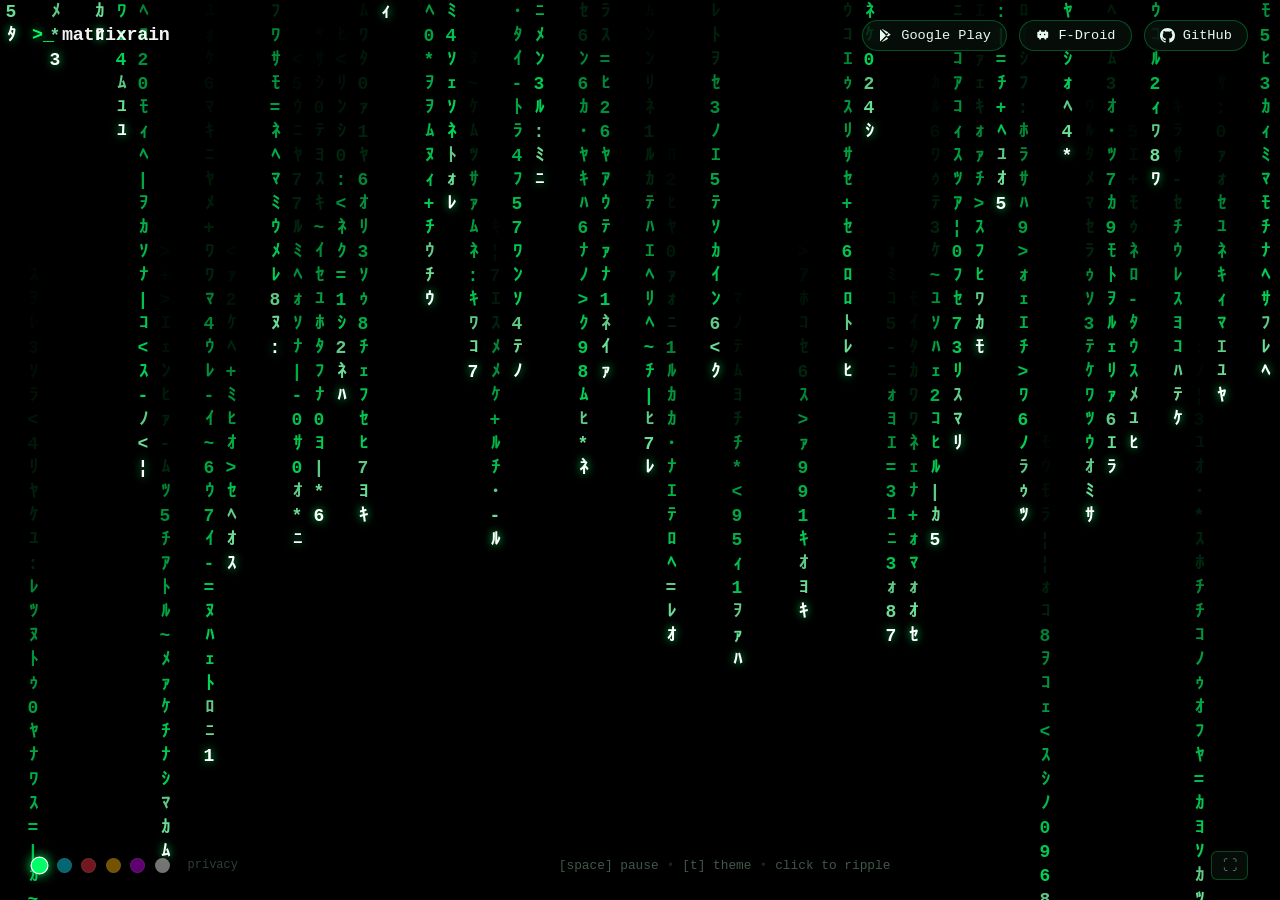
==== commit 80a96320: "feat(ui,engine): return to pure minimalism with full-screen rain, discrete cell grid, and auto-hidin" ====
--- a/landing/index.html
+++ b/landing/index.html
@@ -3,324 +3,89 @@
 <head>
   <meta charset="UTF-8">
   <meta name="viewport" content="width=device-width, initial-scale=1.0">
-  <title>Matrix Rain — The Ultimate Digital Rain Live Wallpaper for Android & Wear OS</title>
-  <meta name="description" content="Authentic, battery-optimized Matrix digital code rain live wallpaper for Android phones and Wear OS smartwatches (Pixel Watch, Galaxy Watch). Free on F-Droid and Google Play.">
-  <meta name="keywords" content="matrix rain, live wallpaper, android live wallpaper, wear os watch face, pixel watch 5, f-droid, matrix code, digital rain">
+  <title>matrixrain — Authentic Digital Rain for Android & Wear OS</title>
+  <meta name="description" content="Authentic, battery-optimized Matrix digital code rain live wallpaper for Android phones and Wear OS smartwatches. Free on F-Droid and Google Play.">
+  <meta name="keywords" content="matrix rain, live wallpaper, android live wallpaper, wear os watch face, pixel watch, f-droid, matrix code, digital rain">
   
   <!-- Open Graph / Social Media -->
   <meta property="og:type" content="website">
   <meta property="og:url" content="https://matrixrain.app/">
-  <meta property="og:title" content="Matrix Rain — Live Wallpaper &amp; Wear OS Watch Face">
-  <meta property="og:description" content="Ultra-efficient Matrix digital rain wallpaper for Android and Pixel Watch. Available on Google Play &amp; F-Droid.">
+  <meta property="og:title" content="matrixrain">
+  <meta property="og:description" content="Authentic Matrix digital code rain live wallpaper for Android and Wear OS.">
   <meta property="og:image" content="https://matrixrain.app/assets/og-preview.png">
   <meta property="og:image:width" content="1200">
   <meta property="og:image:height" content="630">
 
   <!-- Twitter Card -->
   <meta name="twitter:card" content="summary_large_image">
-  <meta name="twitter:title" content="Matrix Rain — Live Wallpaper &amp; Wear OS Watch Face">
-  <meta name="twitter:description" content="Ultra-efficient Matrix digital rain wallpaper for Android and Pixel Watch. Available on Google Play &amp; F-Droid.">
+  <meta name="twitter:title" content="matrixrain">
+  <meta name="twitter:description" content="Authentic Matrix digital code rain live wallpaper for Android and Wear OS.">
   <meta name="twitter:image" content="https://matrixrain.app/assets/og-preview.png">
   
   <!-- Favicon & Icons -->
   <link rel="icon" type="image/png" sizes="32x32" href="assets/favicon.png">
   <link rel="icon" type="image/x-icon" href="favicon.ico">
   <link rel="apple-touch-icon" sizes="180x180" href="assets/apple-touch-icon.png">
-  <link rel="icon" type="image/svg+xml" href="data:image/svg+xml,<svg xmlns='http://www.w3.org/2000/svg' viewBox='0 0 100 100'><text y='.9em' font-size='90' fill='%2300ff66'>⚡</text></svg>">
   
   <link rel="stylesheet" href="styles.css">
 </head>
 <body>
-  <!-- Background Digital Rain Canvas -->
+  <!-- Full-Screen Living Digital Rain Canvas -->
   <canvas id="matrix-canvas"></canvas>
-  <div class="canvas-scanline"></div>
-  <div class="canvas-vignette"></div>
 
-  <!-- Navigation -->
-  <header class="navbar">
-    <div class="logo-container">
-      <div class="terminal-symbol">&gt;_</div>
-      <span class="logo-text">matrixrain</span>
+  <!-- Minimalist HUD Overlay (Auto-hides on inactivity) -->
+  <header class="hud-top">
+    <div class="hud-brand">
+      <span class="prompt">&gt;_</span>
+      <span class="brand-title">matrixrain</span>
     </div>
-    <nav class="nav-links">
-      <a href="#features">Features</a>
-      <a href="#wearos">Pixel Watch</a>
-      <a href="#architecture">Architecture</a>
-      <a href="https://github.com/kush-chou/neocoderain" target="_blank" rel="noopener" class="nav-github">
-        <svg width="20" height="20" viewBox="0 0 24 24" fill="currentColor">
+
+    <nav class="hud-actions">
+      <a href="https://play.google.com/store/apps/details?id=com.example.matrixrain" target="_blank" rel="noopener" class="hud-btn" title="Get it on Google Play">
+        <svg class="hud-icon" viewBox="0 0 24 24" fill="currentColor">
+          <path d="M3.5 2.3c-.2.3-.3.8-.3 1.4v16.6c0 .6.1 1.1.3 1.4l9.3-9.7L3.5 2.3zm12.3 8.3l-2.6 1.4 2.6 1.4 3.4-1.9c.8-.5.8-1.4 0-1.9l-3.4-1.9zm-1.8-1l-7.7-7.7c.3-.2.8-.2 1.3 0l8.7 5-2.3 2.7zm0 4.8l2.3 2.7-8.7 5c-.5.2-1 .2-1.3 0l7.7-7.7z"/>
+        </svg>
+        <span>Google Play</span>
+      </a>
+
+      <a href="https://f-droid.org/packages/com.example.matrixrain/" target="_blank" rel="noopener" class="hud-btn" title="Free and Open Source on F-Droid">
+        <svg class="hud-icon" viewBox="0 0 24 24" fill="currentColor">
+          <path d="M7.4 3.7c-.4 0-.8.4-.8.8v1.6H5.2c-.8 0-1.5.7-1.5 1.5v6.9c0 .8.7 1.5 1.5 1.5h1.4v1.6c0 .4.4.8.8.8h1.6c.4 0 .8-.4.8-.8v-1.6h5.2v1.6c0 .4.4.8.8.8h1.6c.4 0 .8-.4.8-.8V16h1.4c.8 0 1.5-.7 1.5-1.5V7.6c0-.8-.7-1.5-1.5-1.5h-1.4V4.5c0-.4-.4-.8-.8-.8H16.6c-.4 0-.8.4-.8.8v1.6H9.8V4.5c0-.4-.4-.8-.8-.8H7.4zm1.2 5.5a1.2 1.2 0 110 2.4 1.2 1.2 0 010-2.4zm6.8 0a1.2 1.2 0 110 2.4 1.2 1.2 0 010-2.4z"/>
+        </svg>
+        <span>F-Droid</span>
+      </a>
+
+      <a href="https://github.com/kush-chou/neocoderain" target="_blank" rel="noopener" class="hud-btn" title="View Source on GitHub">
+        <svg class="hud-icon" viewBox="0 0 24 24" fill="currentColor">
           <path d="M12 0C5.37 0 0 5.37 0 12c0 5.31 3.435 9.795 8.205 11.385.6.105.825-.255.825-.57 0-.285-.015-1.23-.015-2.235-3.015.555-3.795-.735-4.035-1.41-.135-.345-.72-1.41-1.23-1.695-.42-.225-1.02-.78-.015-.795.945-.015 1.62.87 1.845 1.23 1.08 1.815 2.805 1.305 3.495.99.105-.78.42-1.305.765-1.605-2.67-.3-5.46-1.335-5.46-5.925 0-1.305.465-2.385 1.23-3.225-.12-.3-.54-1.53.12-3.18 0 0 1.005-.315 3.3 1.23.96-.27 1.98-.405 3-.405s2.04.135 3 .405c2.295-1.56 3.3-1.23 3.3-1.23.66 1.65.24 2.88.12 3.18.765.84 1.23 1.905 1.23 3.225 0 4.605-2.805 5.625-5.475 5.925.435.375.81 1.095.81 2.22 0 1.605-.015 2.895-.015 3.3 0 .315.225.69.825.57A12.02 12.02 0 0024 12c0-6.63-5.37-12-12-12z"/>
         </svg>
-        GitHub
+        <span>GitHub</span>
       </a>
     </nav>
   </header>
 
-  <!-- Hero Section -->
-  <main>
-    <section class="hero">
-      <div class="hero-content">
-        <h1 class="hero-title">
-          The rain never stops.<br>
-          <span class="gradient-text">Your battery barely notices.</span>
-        </h1>
-        <p class="hero-subtitle">
-          The iconic digital code waterfall rebuilt from scratch for 120Hz AMOLED screens and Wear OS smartwatches. True OLED black, zero standby battery drain, and 100% open source.
-        </p>
+  <!-- Minimalist Bottom HUD -->
+  <footer class="hud-bottom">
+    <div class="hud-themes" title="Select Color Theme">
+      <button class="theme-dot active" data-theme="classic" title="Classic Green" style="--dot-color: #00ff66"></button>
+      <button class="theme-dot" data-theme="cyan" title="Trinity Cyan" style="--dot-color: #00e5ff"></button>
+      <button class="theme-dot" data-theme="crimson" title="Matrix Red" style="--dot-color: #ff3344"></button>
+      <button class="theme-dot" data-theme="amber" title="Zion Amber" style="--dot-color: #ffb700"></button>
+      <button class="theme-dot" data-theme="violet" title="Cyber Violet" style="--dot-color: #d500f9"></button>
+      <button class="theme-dot" data-theme="monochrome" title="Monochrome White" style="--dot-color: #ffffff"></button>
+      <a href="privacy.html" class="hud-privacy" title="Privacy Policy">privacy</a>
+    </div>
 
-        <!-- Download Buttons -->
-        <div class="cta-group">
-          <a href="https://play.google.com/store/apps/details?id=com.example.matrixrain" target="_blank" rel="noopener" class="cta-btn cta-play">
-            <svg class="cta-icon" viewBox="0 0 24 24" fill="currentColor">
-              <path d="M3.5 2.3c-.2.3-.3.8-.3 1.4v16.6c0 .6.1 1.1.3 1.4l9.3-9.7L3.5 2.3zm12.3 8.3l-2.6 1.4 2.6 1.4 3.4-1.9c.8-.5.8-1.4 0-1.9l-3.4-1.9zm-1.8-1l-7.7-7.7c.3-.2.8-.2 1.3 0l8.7 5-2.3 2.7zm0 4.8l2.3 2.7-8.7 5c-.5.2-1 .2-1.3 0l7.7-7.7z"/>
-            </svg>
-            <div class="btn-text">
-              <span class="small-text">GET IT ON</span>
-              <span class="large-text">Google Play</span>
-            </div>
-          </a>
+    <div class="hud-hints">
+      <span>[space] pause</span>
+      <span class="sep">•</span>
+      <span>[t] theme</span>
+      <span class="sep">•</span>
+      <span>click to ripple</span>
+    </div>
 
-          <a href="https://f-droid.org/packages/com.example.matrixrain/" target="_blank" rel="noopener" class="cta-btn cta-fdroid">
-            <svg class="cta-icon" viewBox="0 0 24 24" fill="currentColor">
-              <path d="M7.4 3.7c-.4 0-.8.4-.8.8v1.6H5.2c-.8 0-1.5.7-1.5 1.5v6.9c0 .8.7 1.5 1.5 1.5h1.4v1.6c0 .4.4.8.8.8h1.6c.4 0 .8-.4.8-.8v-1.6h5.2v1.6c0 .4.4.8.8.8h1.6c.4 0 .8-.4.8-.8V16h1.4c.8 0 1.5-.7 1.5-1.5V7.6c0-.8-.7-1.5-1.5-1.5h-1.4V4.5c0-.4-.4-.8-.8-.8H16.6c-.4 0-.8.4-.8.8v1.6H9.8V4.5c0-.4-.4-.8-.8-.8H7.4zm1.2 5.5a1.2 1.2 0 110 2.4 1.2 1.2 0 010-2.4zm6.8 0a1.2 1.2 0 110 2.4 1.2 1.2 0 010-2.4z"/>
-            </svg>
-            <div class="btn-text">
-              <span class="small-text">AVAILABLE ON</span>
-              <span class="large-text">F-Droid (FOSS)</span>
-            </div>
-          </a>
-
-          <a href="https://github.com/kush-chou/neocoderain/releases/latest" target="_blank" rel="noopener" class="cta-btn cta-apk">
-            <svg class="cta-icon" viewBox="0 0 24 24" fill="none" stroke="currentColor" stroke-width="2">
-              <path d="M21 15v4a2 2 0 0 1-2 2H5a2 2 0 0 1-2-2v-4M7 10l5 5 5-5M12 15V3"/>
-            </svg>
-            <div class="btn-text">
-              <span class="small-text">DIRECT DOWNLOAD</span>
-              <span class="large-text">GitHub APK</span>
-            </div>
-          </a>
-        </div>
-      </div>
-
-      <!-- Live Interactive Dock (Allows user to play with rain live!) -->
-      <div class="live-dock glass-card">
-        <div class="dock-header">
-          <div class="dock-title">
-            <span class="green-indicator"></span>
-            LIVE MATRIX ENGINE SIMULATOR
-          </div>
-          <button id="fullscreen-btn" class="dock-btn-sm" title="Toggle Fullscreen">⛶ Fullscreen</button>
-        </div>
-
-        <div class="dock-controls">
-          <div class="control-row">
-            <label>Color Theme</label>
-            <div class="theme-picker">
-              <button class="theme-btn active" data-theme="classic" title="Classic 1999 Green" style="--c: #00ff66"></button>
-              <button class="theme-btn" data-theme="cyan" title="Trinity Cyan" style="--c: #00e5ff"></button>
-              <button class="theme-btn" data-theme="crimson" title="Agent Smith Red" style="--c: #ff3344"></button>
-              <button class="theme-btn" data-theme="amber" title="Zion Amber" style="--c: #ffb700"></button>
-              <button class="theme-btn" data-theme="violet" title="Cyberpunk Violet" style="--c: #d500f9"></button>
-              <button class="theme-btn" data-theme="monochrome" title="OLED True White" style="--c: #ffffff"></button>
-            </div>
-          </div>
-
-          <div class="control-row">
-            <label>Characters</label>
-            <select id="charset-select" class="terminal-select">
-              <option value="matrix" selected>Katakana + Latin (Classic)</option>
-              <option value="binary">Binary (010101)</option>
-              <option value="hex">Hexadecimal (0-9, A-F)</option>
-              <option value="ascii">Pure ASCII Matrix</option>
-              <option value="cyber">Cyber Symbols ($%#@&lt;&gt;)</option>
-            </select>
-          </div>
-
-          <div class="control-row">
-            <label for="speed-slider">Fall Speed (<span id="speed-val">1.0x</span>)</label>
-            <input type="range" id="speed-slider" min="0.3" max="2.5" step="0.1" value="1.0">
-          </div>
-
-          <div class="control-row">
-            <label for="density-slider">Density (<span id="density-val">Medium</span>)</label>
-            <input type="range" id="density-slider" min="15" max="45" step="5" value="25">
-          </div>
-
-          <div class="control-row">
-            <label for="custom-text">Inject Custom Code</label>
-            <input type="text" id="custom-text" class="terminal-input" placeholder="Type text & press Enter...">
-          </div>
-        </div>
-      </div>
-    </section>
-
-    <!-- Features Section -->
-    <section id="features" class="section">
-      <div class="section-header">
-        <h2 class="section-title">Engineered for Efficiency & Immersion</h2>
-        <p class="section-subtitle">A live wallpaper that won't kill your battery or hog your memory.</p>
-      </div>
-
-      <div class="feature-grid">
-        <div class="feature-card glass-card">
-          <div class="feature-icon">🔋</div>
-          <h3>0% Standby Battery Drain</h3>
-          <p>Engineered using low-level canvas loop lifecycle hooks. When your screen turns off or an app goes full screen, the wallpaper completely halts rendering.</p>
-        </div>
-
-        <div class="feature-card glass-card">
-          <div class="feature-icon">🖤</div>
-          <h3>OLED True Black Background</h3>
-          <p>Built with pure <code>#000000</code> pixel grounding. Individual OLED pixels stay fully powered down, turning screen background into infinite depth while saving battery.</p>
-        </div>
-
-        <div class="feature-card glass-card">
-          <div class="feature-icon">⚡</div>
-          <h3>Ultra High Frame Rate (120Hz)</h3>
-          <p>Smooth dynamic character trailing optimized for 60Hz, 90Hz, and 120Hz ProMotion displays with zero micro-stutters or frame drops.</p>
-        </div>
-
-        <div class="feature-card glass-card">
-          <div class="feature-icon">👆</div>
-          <h3>Interactive Touch Ripple</h3>
-          <p>Touch and drag on your home screen to trigger digital shockwaves and deflect falling code streams in real time.</p>
-        </div>
-
-        <div class="feature-card glass-card">
-          <div class="feature-icon">🛡️</div>
-          <h3>Zero Trackers, Zero Ads</h3>
-          <p>Requires no internet permissions for rendering. We collect no telemetry, track no analytics, and include no ads whatsoever.</p>
-        </div>
-
-        <div class="feature-card glass-card">
-          <div class="feature-icon">🔓</div>
-          <h3>100% Free on F-Droid</h3>
-          <p>Built for the open-source community. Enjoy fully unlocked features without vendor lock-in on F-Droid.</p>
-        </div>
-      </div>
-    </section>
-
-    <!-- Wear OS / Pixel Watch Section -->
-    <section id="wearos" class="section">
-      <div class="wear-container glass-card">
-        <div class="wear-info">
-          <span class="badge badge-cyan">WEAR OS COMPANION</span>
-          <h2>Digital Rain on Your Wrist.<br>Pixel Watch & Galaxy Watch Ready.</h2>
-          <p>
-            Experience the digital rain directly on your smartwatch. Designed specifically for <strong>Google Pixel Watch 5 / 4 / 3</strong> and Galaxy Watch running Wear OS 5+.
-          </p>
-          <ul class="wear-features">
-            <li>✓ <strong>Watch Face Format (WFF) Compliant</strong>: Built on Google's modern declarative XML standard for maximum battery life.</li>
-            <li>✓ <strong>AOD Burn-In Protection</strong>: Ambient mode drops to under 10% On-Pixel Ratio (OPR) to preserve your OLED watch display.</li>
-            <li>✓ <strong>Complication Slots</strong>: Battery %, Step Counter, Heart Rate, and Next Event neatly integrated into falling code.</li>
-          </ul>
-        </div>
-
-        <!-- Interactive Watch Simulator -->
-        <div class="watch-mockup-wrapper">
-          <div class="watch-case">
-            <div class="watch-screen">
-              <canvas id="watch-canvas" width="280" height="280"></canvas>
-              <div class="watch-overlay">
-                <div class="watch-complication-top">⚡ 88%</div>
-                <div class="watch-time" id="watch-time">13:37</div>
-                <div class="watch-date" id="watch-date">FRI, OCT 9</div>
-                <div class="watch-complication-bottom">❤️ 72 BPM</div>
-              </div>
-            </div>
-            <div class="watch-crown"></div>
-          </div>
-        </div>
-      </div>
-    </section>
-
-    <!-- Architecture & Performance Section -->
-    <section id="architecture" class="section">
-      <div class="section-header">
-        <h2 class="section-title">Built for Performance Purists</h2>
-        <p class="section-subtitle">Zero compromise on battery runtime, smoothness, or privacy.</p>
-      </div>
-
-      <div class="feature-grid">
-        <div class="feature-card glass-card">
-          <div class="feature-stat">0%</div>
-          <h3>Standby Battery Drain</h3>
-          <p>Rendering is hard-halted the microsecond your display sleeps or an app opens in the foreground. No rogue background wakelocks, no idle CPU cycles.</p>
-        </div>
-
-        <div class="feature-card glass-card">
-          <div class="feature-stat">#000</div>
-          <h3>True OLED Black Depth</h3>
-          <p>Built with pure <code>#000000</code> pixel grounding. Individual AMOLED pixels remain unpowered across the infinite black backdrop, maximizing battery while delivering boundless contrast.</p>
-        </div>
-
-        <div class="feature-card glass-card">
-          <div class="feature-stat">120<span class="stat-unit">Hz</span></div>
-          <h3>ProMotion High Refresh</h3>
-          <p>Hardware-synchronized dynamic phosphor trailing timed precisely to 60Hz, 90Hz, and 120Hz display refresh intervals with zero micro-stuttering.</p>
-        </div>
-
-        <div class="feature-card glass-card">
-          <div class="feature-stat">WFF</div>
-          <h3>Wear OS 5 Native Standard</h3>
-          <p>Declarative Watch Face Format built directly for Google Pixel Watch 5 and Galaxy Watch with sub-10% OPR ambient burn-in protection.</p>
-        </div>
-      </div>
-    </section>
-
-    <!-- Download Section -->
-    <section id="download" class="section download-section">
-      <div class="download-card glass-card">
-        <h2>Enter the Construct</h2>
-        <p>Choose your download channel below or build from source on GitHub.</p>
-        <div class="cta-group">
-          <a href="https://play.google.com/store/apps/details?id=com.example.matrixrain" target="_blank" rel="noopener" class="cta-btn cta-play">
-            <svg class="cta-icon" viewBox="0 0 24 24" fill="currentColor">
-              <path d="M3.5 2.3c-.2.3-.3.8-.3 1.4v16.6c0 .6.1 1.1.3 1.4l9.3-9.7L3.5 2.3zm12.3 8.3l-2.6 1.4 2.6 1.4 3.4-1.9c.8-.5.8-1.4 0-1.9l-3.4-1.9zm-1.8-1l-7.7-7.7c.3-.2.8-.2 1.3 0l8.7 5-2.3 2.7zm0 4.8l2.3 2.7-8.7 5c-.5.2-1 .2-1.3 0l7.7-7.7z"/>
-            </svg>
-            <div class="btn-text">
-              <span class="small-text">GET IT ON</span>
-              <span class="large-text">Google Play</span>
-            </div>
-          </a>
-          <a href="https://f-droid.org/packages/com.example.matrixrain/" target="_blank" rel="noopener" class="cta-btn cta-fdroid">
-            <svg class="cta-icon" viewBox="0 0 24 24" fill="currentColor">
-              <path d="M7.4 3.7c-.4 0-.8.4-.8.8v1.6H5.2c-.8 0-1.5.7-1.5 1.5v6.9c0 .8.7 1.5 1.5 1.5h1.4v1.6c0 .4.4.8.8.8h1.6c.4 0 .8-.4.8-.8v-1.6h5.2v1.6c0 .4.4.8.8.8h1.6c.4 0 .8-.4.8-.8V16h1.4c.8 0 1.5-.7 1.5-1.5V7.6c0-.8-.7-1.5-1.5-1.5h-1.4V4.5c0-.4-.4-.8-.8-.8H16.6c-.4 0-.8.4-.8.8v1.6H9.8V4.5c0-.4-.4-.8-.8-.8H7.4zm1.2 5.5a1.2 1.2 0 110 2.4 1.2 1.2 0 010-2.4zm6.8 0a1.2 1.2 0 110 2.4 1.2 1.2 0 010-2.4z"/>
-            </svg>
-            <div class="btn-text">
-              <span class="small-text">DOWNLOAD FROM</span>
-              <span class="large-text">F-Droid (FOSS)</span>
-            </div>
-          </a>
-          <a href="https://github.com/kush-chou/neocoderain" target="_blank" rel="noopener" class="cta-btn cta-apk">
-            <svg class="cta-icon" viewBox="0 0 24 24" fill="none" stroke="currentColor" stroke-width="2">
-              <path d="M21 15v4a2 2 0 0 1-2 2H5a2 2 0 0 1-2-2v-4M7 10l5 5 5-5M12 15V3"/>
-            </svg>
-            <div class="btn-text">
-              <span class="small-text">SOURCE CODE</span>
-              <span class="large-text">GitHub Repository</span>
-            </div>
-          </a>
-        </div>
-      </div>
-    </section>
-  </main>
-
-  <!-- Footer -->
-  <footer class="footer">
-    <div class="footer-container">
-      <div class="footer-brand">
-        <span class="logo-text">matrixrain</span>
-        <p>Built for cyberpunk purists, hackers, and OLED lovers.</p>
-      </div>
-      <div class="footer-links">
-        <a href="#features">Features</a>
-        <a href="#wearos">Wear OS</a>
-        <a href="privacy.html">Privacy Policy</a>
-        <a href="https://github.com/kush-chou/neocoderain" target="_blank" rel="noopener">GitHub</a>
-      </div>
-    </div>
-    <div class="footer-bottom">
-      <p>&copy; 2026 Matrix Rain Project. Open-source software licensed under MIT.</p>
+    <div class="hud-tools">
+      <button id="fullscreen-btn" class="hud-icon-btn" title="Toggle Fullscreen">⛶</button>
     </div>
   </footer>
 
--- a/landing/styles.css
+++ b/landing/styles.css
@@ -1,757 +1,260 @@
-/* Matrix Rain Stylesheet */
+/* matrixrain — Pure Minimalist Stylesheet */
 :root {
   --matrix-green: #00ff66;
-  --matrix-green-glow: rgba(0, 255, 102, 0.45);
   --matrix-dim: #003b15;
-  --matrix-dark: #050b07;
   --bg-black: #000000;
-  --text-main: #e0f8e9;
-  --text-muted: #88a892;
-  --card-bg: rgba(6, 18, 10, 0.75);
-  --card-border: rgba(0, 255, 102, 0.2);
-  --accent-cyan: #00e5ff;
-  --accent-violet: #d500f9;
-  --font-mono: "SF Mono", "Fira Code", "Cascadia Code", "Roboto Mono", monospace;
-  --font-sans: -apple-system, BlinkMacSystemFont, "Segoe UI", Roboto, Helvetica, Arial, sans-serif;
+  --text-main: #e8faed;
+  --text-muted: #5b7e68;
+  --font-mono: "SF Mono", "Fira Code", "Cascadia Code", "Roboto Mono", "Courier New", monospace;
+  --font-sans: -apple-system, BlinkMacSystemFont, "Segoe UI", Roboto, sans-serif;
 }
 
 * {
   box-sizing: border-box;
   margin: 0;
   padding: 0;
-}
-
-html {
-  scroll-behavior: smooth;
+  user-select: none;
+  -webkit-user-select: none;
+}
+
+html, body {
+  width: 100vw;
+  height: 100vh;
+  overflow: hidden;
   background-color: var(--bg-black);
   color: var(--text-main);
-  font-family: var(--font-sans);
-}
-
-body {
-  overflow-x: hidden;
+  font-family: var(--font-mono);
   position: relative;
-  min-height: 100vh;
-}
-
-/* Background Canvas & Effects */
+}
+
+/* Fullscreen Canvas */
 #matrix-canvas {
   position: fixed;
   top: 0;
   left: 0;
   width: 100vw;
   height: 100vh;
-  z-index: -3;
   display: block;
-}
-
-.canvas-scanline {
-  display: none;
-}
-
-.canvas-vignette {
+  z-index: 1;
+  background: var(--bg-black);
+}
+
+/* HUD Top Header */
+.hud-top {
   position: fixed;
   top: 0;
   left: 0;
-  width: 100vw;
-  height: 100vh;
-  z-index: -1;
-  pointer-events: none;
-  background: radial-gradient(circle at center, transparent 40%, rgba(0, 0, 0, 0.85) 90%);
-}
-
-/* Glassmorphic Cards */
-.glass-card {
-  background: var(--card-bg);
-  backdrop-filter: blur(16px);
-  -webkit-backdrop-filter: blur(16px);
-  border: 1px solid var(--card-border);
-  border-radius: 14px;
-  box-shadow: 0 8px 32px 0 rgba(0, 0, 0, 0.7);
-}
-
-/* Navbar */
-.navbar {
+  right: 0;
+  z-index: 10;
   display: flex;
   justify-content: space-between;
   align-items: center;
-  padding: 1.25rem 2.5rem;
-  position: sticky;
-  top: 0;
-  z-index: 50;
-  background: rgba(0, 0, 0, 0.6);
+  padding: 1.25rem 2rem;
+  transition: opacity 0.4s ease, transform 0.4s ease;
+  pointer-events: auto;
+}
+
+.hud-brand {
+  display: flex;
+  align-items: center;
+  gap: 0.5rem;
+  cursor: default;
+}
+
+.prompt {
+  color: var(--matrix-green);
+  font-size: 1.15rem;
+  font-weight: 700;
+  text-shadow: 0 0 10px rgba(0, 255, 102, 0.7);
+}
+
+.brand-title {
+  color: #ffffff;
+  font-size: 1.15rem;
+  font-weight: 600;
+  letter-spacing: -0.3px;
+  opacity: 0.95;
+}
+
+.hud-actions {
+  display: flex;
+  align-items: center;
+  gap: 0.75rem;
+}
+
+.hud-btn {
+  display: inline-flex;
+  align-items: center;
+  gap: 0.5rem;
+  padding: 0.45rem 0.95rem;
+  background: rgba(10, 20, 14, 0.65);
+  border: 1px solid rgba(0, 255, 102, 0.28);
+  border-radius: 9999px;
+  color: var(--text-main);
+  text-decoration: none;
+  font-size: 0.85rem;
+  font-family: var(--font-mono);
   backdrop-filter: blur(12px);
-  border-bottom: 1px solid rgba(0, 255, 102, 0.12);
-}
-
-.logo-container {
+  -webkit-backdrop-filter: blur(12px);
+  transition: all 0.2s cubic-bezier(0.16, 1, 0.3, 1);
+}
+
+.hud-btn:hover {
+  background: rgba(0, 255, 102, 0.12);
+  border-color: var(--matrix-green);
+  color: #ffffff;
+  box-shadow: 0 0 14px rgba(0, 255, 102, 0.35);
+  transform: translateY(-1px);
+}
+
+.hud-icon {
+  width: 15px;
+  height: 15px;
+  flex-shrink: 0;
+}
+
+/* HUD Bottom Bar */
+.hud-bottom {
+  position: fixed;
+  bottom: 0;
+  left: 0;
+  right: 0;
+  z-index: 10;
+  display: flex;
+  justify-content: space-between;
+  align-items: center;
+  padding: 1.25rem 2rem;
+  transition: opacity 0.4s ease, transform 0.4s ease;
+  pointer-events: auto;
+}
+
+.hud-themes {
   display: flex;
   align-items: center;
   gap: 0.6rem;
 }
 
-.terminal-symbol {
-  color: var(--matrix-green);
-  font-family: var(--font-mono);
-  font-weight: 700;
-  font-size: 1.2rem;
-  text-shadow: 0 0 8px var(--matrix-green);
-}
-
-.logo-text {
-  font-family: var(--font-mono);
-  font-size: 1.25rem;
-  font-weight: 700;
-  letter-spacing: -0.5px;
-}
-
-.logo-text .accent {
-  color: var(--matrix-green);
-}
-
-.badge {
-  font-family: var(--font-mono);
-  font-size: 0.75rem;
-  padding: 0.2rem 0.5rem;
-  border-radius: 4px;
-  background: rgba(0, 255, 102, 0.15);
-  color: var(--matrix-green);
-  border: 1px solid rgba(0, 255, 102, 0.3);
-}
-
-.badge-pulse {
-  animation: pulse-glow 2s infinite ease-in-out;
-}
-
-.badge-cyan {
-  background: rgba(0, 229, 255, 0.15);
-  color: var(--accent-cyan);
-  border-color: rgba(0, 229, 255, 0.4);
-}
-
-@keyframes pulse-glow {
-  0%, 100% { box-shadow: 0 0 4px var(--matrix-green-glow); }
-  50% { box-shadow: 0 0 12px var(--matrix-green); }
-}
-
-.nav-links {
-  display: flex;
-  align-items: center;
-  gap: 1.5rem;
-}
-
-.nav-links a {
+.theme-dot {
+  width: 15px;
+  height: 15px;
+  border-radius: 50%;
+  border: 1px solid rgba(255, 255, 255, 0.2);
+  background-color: var(--dot-color);
+  cursor: pointer;
+  opacity: 0.45;
+  transition: all 0.2s ease;
+  outline: none;
+}
+
+.theme-dot:hover {
+  opacity: 0.85;
+  transform: scale(1.2);
+}
+
+.theme-dot.active {
+  opacity: 1;
+  border-color: #ffffff;
+  box-shadow: 0 0 10px var(--dot-color);
+  transform: scale(1.2);
+}
+
+.hud-privacy {
+  margin-left: 0.5rem;
   color: var(--text-muted);
   text-decoration: none;
-  font-size: 0.95rem;
-  transition: color 0.2s ease;
-}
-
-.nav-links a:hover {
-  color: var(--matrix-green);
-}
-
-.nav-github {
-  display: inline-flex;
-  align-items: center;
-  gap: 0.4rem;
-  padding: 0.4rem 0.9rem;
+  font-size: 0.75rem;
+  opacity: 0.5;
+  transition: opacity 0.2s ease;
+}
+
+.hud-privacy:hover {
+  opacity: 1;
+  color: var(--text-main);
+}
+
+.hud-hints {
+  color: var(--text-muted);
+  font-size: 0.8rem;
+  display: flex;
+  align-items: center;
+  gap: 0.5rem;
+  opacity: 0.7;
+}
+
+.hud-hints .sep {
+  opacity: 0.4;
+}
+
+.hud-tools {
+  display: flex;
+  align-items: center;
+}
+
+.hud-icon-btn {
+  background: rgba(10, 20, 14, 0.65);
+  border: 1px solid rgba(0, 255, 102, 0.25);
   border-radius: 6px;
-  background: rgba(255, 255, 255, 0.08);
-  border: 1px solid rgba(255, 255, 255, 0.15);
-  color: #fff !important;
-}
-
-.nav-github:hover {
-  border-color: var(--matrix-green);
-}
-
-/* Hero Section */
-.hero {
-  display: flex;
-  flex-direction: column;
-  align-items: center;
-  text-align: center;
-  padding: 5rem 1.5rem 3rem;
-  max-width: 1100px;
-  margin: 0 auto;
-}
-
-.terminal-pill {
-  display: inline-flex;
-  align-items: center;
-  gap: 0.6rem;
-  padding: 0.4rem 1rem;
-  border-radius: 50px;
-  background: rgba(0, 255, 102, 0.08);
-  border: 1px solid rgba(0, 255, 102, 0.25);
-  margin-bottom: 1.5rem;
-}
-
-.terminal-pill code {
-  font-family: var(--font-mono);
-  font-size: 0.8rem;
-  color: var(--matrix-green);
-  letter-spacing: 1px;
-}
-
-.blinking-dot {
-  width: 8px;
-  height: 8px;
-  border-radius: 50%;
-  background: var(--matrix-green);
-  box-shadow: 0 0 8px var(--matrix-green);
-  animation: blink 1s infinite alternate;
-}
-
-@keyframes blink {
-  0% { opacity: 0.3; }
-  100% { opacity: 1; }
-}
-
-.hero-title {
-  font-size: clamp(2.5rem, 5.5vw, 4.2rem);
-  font-weight: 800;
-  line-height: 1.15;
-  letter-spacing: -1px;
-  margin-bottom: 1.25rem;
-}
-
-.gradient-text {
-  background: linear-gradient(135deg, #00ff66 0%, #00e5ff 100%);
-  -webkit-background-clip: text;
-  -webkit-text-fill-color: transparent;
-  filter: drop-shadow(0 0 20px var(--matrix-green-glow));
-}
-
-.hero-subtitle {
-  font-size: clamp(1rem, 2vw, 1.25rem);
-  color: var(--text-muted);
-  max-width: 780px;
-  margin: 0 auto 2.5rem;
-  line-height: 1.6;
-}
-
-/* CTA Buttons */
-.cta-group {
-  display: flex;
-  flex-wrap: wrap;
-  justify-content: center;
-  gap: 1rem;
-  margin-bottom: 3.5rem;
-}
-
-.cta-btn {
-  display: inline-flex;
-  align-items: center;
-  gap: 0.85rem;
-  padding: 0.75rem 1.5rem;
-  border-radius: 10px;
-  text-decoration: none;
-  font-family: var(--font-sans);
-  transition: all 0.2s ease;
-  min-width: 190px;
-  text-align: left;
-}
-
-.cta-icon {
-  width: 26px;
-  height: 26px;
-  flex-shrink: 0;
-}
-
-.btn-text {
-  display: flex;
-  flex-direction: column;
-}
-
-.small-text {
-  font-size: 0.65rem;
-  font-weight: 600;
-  letter-spacing: 1px;
-  opacity: 0.8;
-}
-
-.large-text {
-  font-size: 1.05rem;
-  font-weight: 700;
-}
-
-.cta-play {
-  background: #ffffff;
-  color: #000000;
-  box-shadow: 0 4px 16px rgba(255, 255, 255, 0.15);
-}
-
-.cta-play:hover {
-  transform: translateY(-2px);
-  box-shadow: 0 6px 24px rgba(255, 255, 255, 0.3);
-}
-
-.cta-fdroid {
-  background: #1976d2;
-  color: #ffffff;
-  box-shadow: 0 4px 16px rgba(25, 118, 210, 0.3);
-}
-
-.cta-fdroid:hover {
-  background: #1565c0;
-  transform: translateY(-2px);
-  box-shadow: 0 6px 24px rgba(25, 118, 210, 0.5);
-}
-
-.cta-apk {
-  background: rgba(0, 255, 102, 0.1);
-  color: var(--matrix-green);
-  border: 1px solid rgba(0, 255, 102, 0.4);
-}
-
-.cta-apk:hover {
-  background: rgba(0, 255, 102, 0.2);
-  transform: translateY(-2px);
-  box-shadow: 0 6px 24px var(--matrix-green-glow);
-}
-
-/* Live Simulator Dock */
-.live-dock {
-  width: 100%;
-  max-width: 880px;
-  padding: 1.5rem;
-  margin: 0 auto;
-  text-align: left;
-}
-
-.dock-header {
-  display: flex;
-  justify-content: space-between;
-  align-items: center;
-  padding-bottom: 1rem;
-  border-bottom: 1px solid rgba(0, 255, 102, 0.15);
-  margin-bottom: 1.25rem;
-}
-
-.dock-title {
-  display: flex;
-  align-items: center;
-  gap: 0.5rem;
-  font-family: var(--font-mono);
-  font-size: 0.85rem;
-  font-weight: 700;
-  letter-spacing: 1px;
-  color: var(--matrix-green);
-}
-
-.green-indicator {
-  width: 8px;
-  height: 8px;
-  border-radius: 50%;
-  background: var(--matrix-green);
-  box-shadow: 0 0 8px var(--matrix-green);
-}
-
-.dock-btn-sm {
-  background: rgba(0, 255, 102, 0.1);
-  border: 1px solid rgba(0, 255, 102, 0.3);
-  color: var(--matrix-green);
-  padding: 0.35rem 0.8rem;
-  border-radius: 6px;
-  font-size: 0.75rem;
-  font-family: var(--font-mono);
-  cursor: pointer;
-  transition: all 0.2s ease;
-}
-
-.dock-btn-sm:hover {
-  background: rgba(0, 255, 102, 0.25);
-}
-
-.dock-controls {
-  display: grid;
-  grid-template-columns: repeat(auto-fit, minmax(220px, 1fr));
-  gap: 1.25rem;
-}
-
-.control-row {
-  display: flex;
-  flex-direction: column;
-  gap: 0.4rem;
-}
-
-.control-row label {
-  font-size: 0.75rem;
-  font-family: var(--font-mono);
-  color: var(--text-muted);
-  text-transform: uppercase;
-  letter-spacing: 0.5px;
-}
-
-.theme-picker {
-  display: flex;
-  gap: 0.5rem;
-}
-
-.theme-btn {
-  width: 28px;
-  height: 28px;
-  border-radius: 50%;
-  border: 2px solid rgba(255, 255, 255, 0.2);
-  background: var(--c);
-  cursor: pointer;
-  transition: transform 0.2s, border-color 0.2s;
-}
-
-.theme-btn.active {
-  transform: scale(1.15);
-  border-color: #ffffff;
-  box-shadow: 0 0 10px var(--c);
-}
-
-.terminal-select, .terminal-input {
-  background: rgba(0, 0, 0, 0.6);
-  border: 1px solid rgba(0, 255, 102, 0.3);
-  color: var(--matrix-green);
-  font-family: var(--font-mono);
-  font-size: 0.85rem;
-  padding: 0.5rem 0.75rem;
-  border-radius: 6px;
-  outline: none;
-}
-
-.terminal-select:focus, .terminal-input:focus {
-  border-color: var(--matrix-green);
-  box-shadow: 0 0 8px var(--matrix-green-glow);
-}
-
-input[type="range"] {
-  accent-color: var(--matrix-green);
-  cursor: pointer;
-}
-
-/* Features Section */
-.section {
-  padding: 5rem 1.5rem;
-  max-width: 1100px;
-  margin: 0 auto;
-}
-
-.section-header {
-  text-align: center;
-  margin-bottom: 3.5rem;
-}
-
-.section-title {
-  font-size: clamp(2rem, 3.5vw, 2.75rem);
-  font-weight: 700;
-  margin-bottom: 0.75rem;
-}
-
-.section-subtitle {
-  color: var(--text-muted);
-  font-size: 1.1rem;
-}
-
-.feature-grid {
-  display: grid;
-  grid-template-columns: repeat(auto-fit, minmax(310px, 1fr));
-  gap: 1.5rem;
-}
-
-
-/* Feature Stats in Architecture */
-.feature-stat {
-  font-family: var(--font-mono);
-  font-size: 2.2rem;
-  font-weight: 800;
-  color: var(--matrix-green);
-  margin-bottom: 0.5rem;
-  text-shadow: 0 0 16px var(--matrix-green-glow);
-}
-
-.feature-stat .stat-unit {
-  font-size: 1.2rem;
-  color: #ffffff;
-}
-
-.feature-card {
-  padding: 2rem;
-  transition: transform 0.2s, border-color 0.2s;
-}
-
-.feature-card:hover {
-  transform: translateY(-4px);
-  border-color: rgba(0, 255, 102, 0.45);
-}
-
-.feature-icon {
-  font-size: 2.2rem;
-  margin-bottom: 1rem;
-}
-
-.feature-card h3 {
-  font-size: 1.25rem;
-  margin-bottom: 0.6rem;
-  color: #ffffff;
-}
-
-.feature-card p {
-  color: var(--text-muted);
-  line-height: 1.55;
-  font-size: 0.95rem;
-}
-
-.feature-card code {
-  color: var(--matrix-green);
-  font-family: var(--font-mono);
-  background: rgba(0, 255, 102, 0.1);
-  padding: 0.1rem 0.3rem;
-  border-radius: 4px;
-}
-
-/* Wear OS Section */
-.wear-container {
-  display: flex;
-  flex-direction: column;
-  lg-flex-direction: row;
-  align-items: center;
-  justify-content: space-between;
-  gap: 3rem;
-  padding: 3.5rem 2.5rem;
-}
-
-@media (min-width: 860px) {
-  .wear-container {
-    flex-direction: row;
-  }
-}
-
-.wear-info {
-  flex: 1;
-}
-
-.wear-info h2 {
-  font-size: 2.2rem;
-  margin: 1rem 0;
-  line-height: 1.2;
-}
-
-.wear-info p {
-  color: var(--text-muted);
-  font-size: 1.1rem;
-  line-height: 1.6;
-  margin-bottom: 1.5rem;
-}
-
-.wear-features {
-  list-style: none;
-  display: flex;
-  flex-direction: column;
-  gap: 0.8rem;
-  color: var(--text-main);
-  font-size: 0.95rem;
-}
-
-/* Circular Watch Mockup */
-.watch-mockup-wrapper {
-  flex-shrink: 0;
-  display: flex;
-  justify-content: center;
-  align-items: center;
-}
-
-.watch-case {
-  position: relative;
-  width: 310px;
-  height: 310px;
-  border-radius: 50%;
-  background: radial-gradient(circle at 30% 30%, #3a3a3a 0%, #151515 70%, #000000 100%);
-  border: 4px solid #444;
-  box-shadow: 0 15px 45px rgba(0, 0, 0, 0.9), inset 0 0 15px rgba(255, 255, 255, 0.1);
-  display: flex;
-  justify-content: center;
-  align-items: center;
-}
-
-.watch-crown {
-  position: absolute;
-  right: -12px;
-  top: 50%;
-  transform: translateY(-50%);
-  width: 14px;
-  height: 36px;
-  background: #333;
-  border-radius: 4px;
-  border: 1px solid #555;
-}
-
-.watch-screen {
-  position: relative;
-  width: 270px;
-  height: 270px;
-  border-radius: 50%;
-  overflow: hidden;
-  background: #000000;
-  box-shadow: inset 0 0 20px rgba(0, 0, 0, 0.8);
-}
-
-#watch-canvas {
-  width: 100%;
-  height: 100%;
-  display: block;
-}
-
-.watch-overlay {
-  position: absolute;
-  inset: 0;
-  display: flex;
-  flex-direction: column;
-  justify-content: space-between;
-  align-items: center;
-  padding: 1.5rem 0.5rem;
-  pointer-events: none;
-  background: radial-gradient(circle, rgba(0, 0, 0, 0.3) 0%, rgba(0, 0, 0, 0.7) 100%);
-}
-
-.watch-complication-top, .watch-complication-bottom {
-  font-family: var(--font-mono);
-  font-size: 0.75rem;
-  color: var(--accent-cyan);
-  font-weight: 700;
-  letter-spacing: 0.5px;
-  text-shadow: 0 0 6px var(--accent-cyan);
-}
-
-.watch-time {
-  font-family: var(--font-mono);
-  font-size: 3.2rem;
-  font-weight: 800;
-  color: #ffffff;
-  letter-spacing: -1px;
-  text-shadow: 0 0 12px var(--matrix-green);
-  line-height: 1;
-}
-
-.watch-date {
-  font-family: var(--font-mono);
-  font-size: 0.8rem;
-  color: var(--matrix-green);
-  letter-spacing: 1px;
-  margin-top: -0.5rem;
-}
-
-/* Pricing Table */
-.pricing-table {
-  overflow-x: auto;
-  padding: 1.5rem;
-}
-
-.pricing-table table {
-  width: 100%;
-  border-collapse: collapse;
-  text-align: left;
-}
-
-.pricing-table th, .pricing-table td {
-  padding: 1rem 1.25rem;
-  border-bottom: 1px solid rgba(0, 255, 102, 0.1);
-  font-size: 0.95rem;
-}
-
-.pricing-table th {
-  font-family: var(--font-mono);
-  color: var(--matrix-green);
-  text-transform: uppercase;
-  font-size: 0.85rem;
-  letter-spacing: 0.5px;
-}
-
-.highlight-col {
-  background: rgba(0, 255, 102, 0.05);
-  font-weight: 600;
-  color: var(--matrix-green);
-}
-
-.check {
-  color: var(--matrix-green);
-  font-weight: bold;
-}
-
-.cross {
-  color: #ff5555;
-  font-weight: bold;
-}
-
-/* Download Section */
-.download-section {
-  text-align: center;
-}
-
-.download-card {
-  padding: 3.5rem 2rem;
-}
-
-.download-card h2 {
-  font-size: 2.4rem;
-  margin-bottom: 0.8rem;
-}
-
-.download-card p {
-  color: var(--text-muted);
-  margin-bottom: 2.5rem;
-}
-
-/* Footer */
-.footer {
-  border-top: 1px solid rgba(0, 255, 102, 0.15);
-  background: #020704;
-  padding: 3.5rem 2.5rem 2rem;
-}
-
-.footer-container {
-  max-width: 1100px;
-  margin: 0 auto;
-  display: flex;
-  flex-direction: column;
-  md-flex-direction: row;
-  justify-content: space-between;
-  align-items: flex-start;
-  gap: 2rem;
-}
-
-@media (min-width: 768px) {
-  .footer-container {
-    flex-direction: row;
-  }
-}
-
-.footer-brand p {
   color: var(--text-muted);
   font-size: 0.9rem;
-  margin-top: 0.5rem;
-}
-
-.footer-links {
-  display: flex;
-  flex-wrap: wrap;
-  gap: 1.5rem;
-}
-
-.footer-links a {
-  color: var(--text-muted);
-  text-decoration: none;
-  font-size: 0.95rem;
-  transition: color 0.2s;
-}
-
-.footer-links a:hover {
-  color: var(--matrix-green);
-}
-
-.footer-bottom {
-  max-width: 1100px;
-  margin: 2.5rem auto 0;
-  padding-top: 1.5rem;
-  border-top: 1px solid rgba(255, 255, 255, 0.05);
-  text-align: center;
-  color: var(--text-muted);
-  font-size: 0.8rem;
-}
+  padding: 0.35rem 0.65rem;
+  cursor: pointer;
+  backdrop-filter: blur(8px);
+  -webkit-backdrop-filter: blur(8px);
+  transition: all 0.2s ease;
+  outline: none;
+}
+
+.hud-icon-btn:hover {
+  border-color: var(--matrix-green);
+  color: #ffffff;
+  box-shadow: 0 0 10px rgba(0, 255, 102, 0.3);
+}
+
+/* Zen Screensaver Auto-Hide Mode */
+body.hud-hidden {
+  cursor: none;
+}
+
+body.hud-hidden .hud-top {
+  opacity: 0;
+  pointer-events: none;
+  transform: translateY(-8px);
+}
+
+body.hud-hidden .hud-bottom {
+  opacity: 0;
+  pointer-events: none;
+  transform: translateY(8px);
+}
+
+/* Responsive adjustments for mobile devices */
+@media (max-width: 768px) {
+  .hud-top {
+    padding: 1rem 1.25rem;
+    flex-direction: column;
+    gap: 0.85rem;
+    align-items: flex-start;
+  }
+
+  .hud-actions {
+    width: 100%;
+    justify-content: flex-start;
+    flex-wrap: wrap;
+    gap: 0.5rem;
+  }
+
+  .hud-btn {
+    padding: 0.35rem 0.75rem;
+    font-size: 0.78rem;
+  }
+
+  .hud-bottom {
+    padding: 1rem 1.25rem;
+    flex-wrap: wrap;
+    gap: 0.75rem;
+  }
+
+  .hud-hints {
+    display: none;
+  }
+}
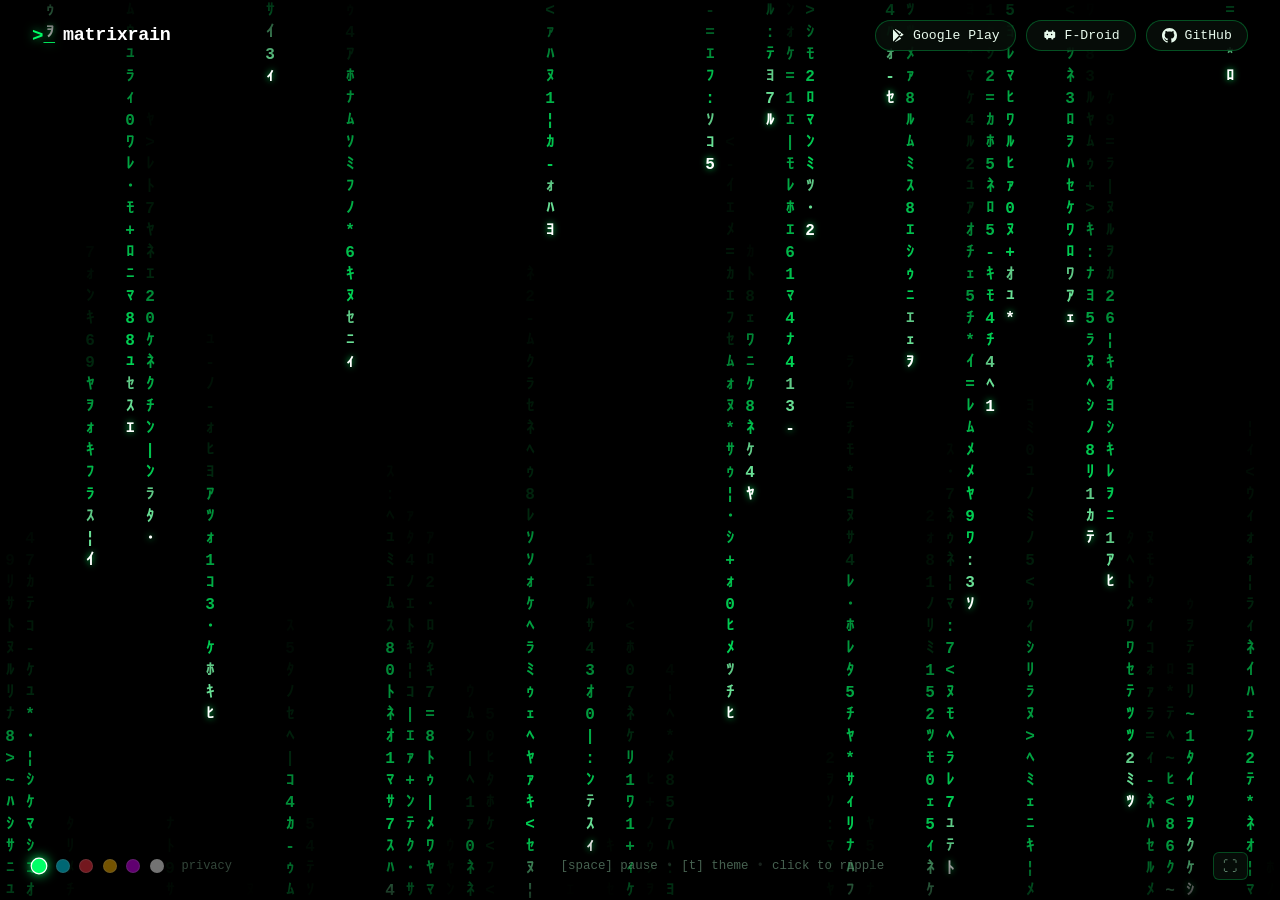
==== commit a485a399: "fix(landing): embed inline styles and strict SVG dimensions to eliminate browser cache blowup and re" ====
--- a/landing/index.html
+++ b/landing/index.html
@@ -3,8 +3,8 @@
 <head>
   <meta charset="UTF-8">
   <meta name="viewport" content="width=device-width, initial-scale=1.0">
-  <title>matrixrain — Authentic Digital Rain for Android & Wear OS</title>
-  <meta name="description" content="Authentic, battery-optimized Matrix digital code rain live wallpaper for Android phones and Wear OS smartwatches. Free on F-Droid and Google Play.">
+  <title>matrixrain — Authentic Digital Rain</title>
+  <meta name="description" content="Authentic, battery-optimized Matrix digital code rain live wallpaper for Android and Wear OS. Free on F-Droid and Google Play.">
   <meta name="keywords" content="matrix rain, live wallpaper, android live wallpaper, wear os watch face, pixel watch, f-droid, matrix code, digital rain">
   
   <!-- Open Graph / Social Media -->
@@ -22,18 +22,278 @@
   <meta name="twitter:description" content="Authentic Matrix digital code rain live wallpaper for Android and Wear OS.">
   <meta name="twitter:image" content="https://matrixrain.app/assets/og-preview.png">
   
-  <!-- Favicon & Icons -->
+  <!-- Favicon -->
   <link rel="icon" type="image/png" sizes="32x32" href="assets/favicon.png">
   <link rel="icon" type="image/x-icon" href="favicon.ico">
   <link rel="apple-touch-icon" sizes="180x180" href="assets/apple-touch-icon.png">
-  
-  <link rel="stylesheet" href="styles.css">
+
+  <style>
+    /* Pure Minimalist Stylesheet (Inlined to prevent browser caching desync) */
+    :root {
+      --matrix-green: #00ff66;
+      --matrix-dim: #003b15;
+      --bg-black: #000000;
+      --text-main: #e8faed;
+      --text-muted: #648a72;
+      --font-mono: "Consolas", "Monaco", "Menlo", "SF Mono", "Courier New", monospace;
+    }
+
+    * {
+      box-sizing: border-box;
+      margin: 0;
+      padding: 0;
+      user-select: none;
+      -webkit-user-select: none;
+    }
+
+    html, body {
+      width: 100vw;
+      height: 100vh;
+      overflow: hidden;
+      background-color: #000000;
+      color: var(--text-main);
+      font-family: var(--font-mono);
+      position: relative;
+    }
+
+    #matrix-canvas {
+      position: fixed;
+      top: 0;
+      left: 0;
+      width: 100vw;
+      height: 100vh;
+      display: block;
+      z-index: 1;
+      background-color: #000000;
+    }
+
+    /* Top HUD Header */
+    .hud-top {
+      position: fixed;
+      top: 0;
+      left: 0;
+      right: 0;
+      z-index: 10;
+      display: flex;
+      justify-content: space-between;
+      align-items: center;
+      padding: 1.25rem 2rem;
+      pointer-events: auto;
+      background: linear-gradient(180deg, rgba(0, 0, 0, 0.8) 0%, rgba(0, 0, 0, 0) 100%);
+      transition: opacity 0.4s ease, transform 0.4s ease;
+    }
+
+    .hud-brand {
+      display: flex;
+      align-items: center;
+      gap: 0.5rem;
+      cursor: default;
+    }
+
+    .prompt {
+      color: var(--matrix-green);
+      font-size: 1.2rem;
+      font-weight: 700;
+      text-shadow: 0 0 10px rgba(0, 255, 102, 0.7);
+    }
+
+    .brand-title {
+      color: #ffffff;
+      font-size: 1.15rem;
+      font-weight: 600;
+      letter-spacing: -0.3px;
+    }
+
+    .hud-actions {
+      display: flex;
+      align-items: center;
+      gap: 0.65rem;
+    }
+
+    .hud-btn {
+      display: inline-flex;
+      align-items: center;
+      gap: 0.45rem;
+      padding: 0.45rem 0.95rem;
+      background: rgba(8, 16, 11, 0.75);
+      border: 1px solid rgba(0, 255, 102, 0.28);
+      border-radius: 9999px;
+      color: var(--text-main);
+      text-decoration: none;
+      font-size: 0.82rem;
+      font-family: var(--font-mono);
+      backdrop-filter: blur(12px);
+      -webkit-backdrop-filter: blur(12px);
+      transition: all 0.2s cubic-bezier(0.16, 1, 0.3, 1);
+      white-space: nowrap;
+    }
+
+    .hud-btn:hover {
+      background: rgba(0, 255, 102, 0.15);
+      border-color: var(--matrix-green);
+      color: #ffffff;
+      box-shadow: 0 0 12px rgba(0, 255, 102, 0.35);
+      transform: translateY(-1px);
+    }
+
+    .hud-icon {
+      width: 15px !important;
+      height: 15px !important;
+      min-width: 15px !important;
+      max-width: 15px !important;
+      min-height: 15px !important;
+      max-height: 15px !important;
+      flex-shrink: 0;
+      display: inline-block;
+      vertical-align: middle;
+    }
+
+    /* Bottom HUD Bar */
+    .hud-bottom {
+      position: fixed;
+      bottom: 0;
+      left: 0;
+      right: 0;
+      z-index: 10;
+      display: flex;
+      justify-content: space-between;
+      align-items: center;
+      padding: 1.25rem 2rem;
+      pointer-events: auto;
+      background: linear-gradient(0deg, rgba(0, 0, 0, 0.8) 0%, rgba(0, 0, 0, 0) 100%);
+      transition: opacity 0.4s ease, transform 0.4s ease;
+    }
+
+    .hud-themes {
+      display: flex;
+      align-items: center;
+      gap: 0.6rem;
+    }
+
+    .theme-dot {
+      width: 14px;
+      height: 14px;
+      border-radius: 50%;
+      border: 1px solid rgba(255, 255, 255, 0.25);
+      background-color: var(--dot-color);
+      cursor: pointer;
+      opacity: 0.45;
+      transition: all 0.2s ease;
+      outline: none;
+    }
+
+    .theme-dot:hover {
+      opacity: 0.85;
+      transform: scale(1.2);
+    }
+
+    .theme-dot.active {
+      opacity: 1;
+      border-color: #ffffff;
+      box-shadow: 0 0 10px var(--dot-color);
+      transform: scale(1.2);
+    }
+
+    .hud-privacy {
+      margin-left: 0.5rem;
+      color: var(--text-muted);
+      text-decoration: none;
+      font-size: 0.75rem;
+      opacity: 0.5;
+      transition: opacity 0.2s ease;
+    }
+
+    .hud-privacy:hover {
+      opacity: 1;
+      color: var(--text-main);
+    }
+
+    .hud-hints {
+      color: var(--text-muted);
+      font-size: 0.78rem;
+      display: flex;
+      align-items: center;
+      gap: 0.5rem;
+      opacity: 0.7;
+    }
+
+    .hud-hints .sep {
+      opacity: 0.35;
+    }
+
+    .hud-tools {
+      display: flex;
+      align-items: center;
+    }
+
+    .hud-icon-btn {
+      background: rgba(8, 16, 11, 0.75);
+      border: 1px solid rgba(0, 255, 102, 0.25);
+      border-radius: 6px;
+      color: var(--text-muted);
+      font-size: 0.9rem;
+      padding: 0.3rem 0.6rem;
+      cursor: pointer;
+      backdrop-filter: blur(8px);
+      -webkit-backdrop-filter: blur(8px);
+      transition: all 0.2s ease;
+      outline: none;
+    }
+
+    .hud-icon-btn:hover {
+      border-color: var(--matrix-green);
+      color: #ffffff;
+      box-shadow: 0 0 10px rgba(0, 255, 102, 0.3);
+    }
+
+    /* Zen Screensaver Auto-Hide Mode */
+    body.hud-hidden {
+      cursor: none;
+    }
+
+    body.hud-hidden .hud-top {
+      opacity: 0;
+      pointer-events: none;
+      transform: translateY(-8px);
+    }
+
+    body.hud-hidden .hud-bottom {
+      opacity: 0;
+      pointer-events: none;
+      transform: translateY(8px);
+    }
+
+    @media (max-width: 768px) {
+      .hud-top {
+        padding: 1rem 1.25rem;
+        flex-direction: column;
+        gap: 0.85rem;
+        align-items: flex-start;
+      }
+      .hud-actions {
+        width: 100%;
+        flex-wrap: wrap;
+        gap: 0.45rem;
+      }
+      .hud-btn {
+        padding: 0.35rem 0.75rem;
+        font-size: 0.75rem;
+      }
+      .hud-bottom {
+        padding: 1rem 1.25rem;
+        gap: 0.75rem;
+      }
+      .hud-hints {
+        display: none;
+      }
+    }
+  </style>
 </head>
 <body>
-  <!-- Full-Screen Living Digital Rain Canvas -->
+  <!-- Full-Screen Digital Rain Canvas -->
   <canvas id="matrix-canvas"></canvas>
 
-  <!-- Minimalist HUD Overlay (Auto-hides on inactivity) -->
+  <!-- Minimalist HUD Overlay (Auto-hides after 3.5s of inactivity) -->
   <header class="hud-top">
     <div class="hud-brand">
       <span class="prompt">&gt;_</span>
@@ -42,21 +302,21 @@
 
     <nav class="hud-actions">
       <a href="https://play.google.com/store/apps/details?id=com.example.matrixrain" target="_blank" rel="noopener" class="hud-btn" title="Get it on Google Play">
-        <svg class="hud-icon" viewBox="0 0 24 24" fill="currentColor">
+        <svg class="hud-icon" width="15" height="15" viewBox="0 0 24 24" fill="currentColor" style="width: 15px; height: 15px; min-width: 15px; max-width: 15px;">
           <path d="M3.5 2.3c-.2.3-.3.8-.3 1.4v16.6c0 .6.1 1.1.3 1.4l9.3-9.7L3.5 2.3zm12.3 8.3l-2.6 1.4 2.6 1.4 3.4-1.9c.8-.5.8-1.4 0-1.9l-3.4-1.9zm-1.8-1l-7.7-7.7c.3-.2.8-.2 1.3 0l8.7 5-2.3 2.7zm0 4.8l2.3 2.7-8.7 5c-.5.2-1 .2-1.3 0l7.7-7.7z"/>
         </svg>
         <span>Google Play</span>
       </a>
 
       <a href="https://f-droid.org/packages/com.example.matrixrain/" target="_blank" rel="noopener" class="hud-btn" title="Free and Open Source on F-Droid">
-        <svg class="hud-icon" viewBox="0 0 24 24" fill="currentColor">
+        <svg class="hud-icon" width="15" height="15" viewBox="0 0 24 24" fill="currentColor" style="width: 15px; height: 15px; min-width: 15px; max-width: 15px;">
           <path d="M7.4 3.7c-.4 0-.8.4-.8.8v1.6H5.2c-.8 0-1.5.7-1.5 1.5v6.9c0 .8.7 1.5 1.5 1.5h1.4v1.6c0 .4.4.8.8.8h1.6c.4 0 .8-.4.8-.8v-1.6h5.2v1.6c0 .4.4.8.8.8h1.6c.4 0 .8-.4.8-.8V16h1.4c.8 0 1.5-.7 1.5-1.5V7.6c0-.8-.7-1.5-1.5-1.5h-1.4V4.5c0-.4-.4-.8-.8-.8H16.6c-.4 0-.8.4-.8.8v1.6H9.8V4.5c0-.4-.4-.8-.8-.8H7.4zm1.2 5.5a1.2 1.2 0 110 2.4 1.2 1.2 0 010-2.4zm6.8 0a1.2 1.2 0 110 2.4 1.2 1.2 0 010-2.4z"/>
         </svg>
         <span>F-Droid</span>
       </a>
 
       <a href="https://github.com/kush-chou/neocoderain" target="_blank" rel="noopener" class="hud-btn" title="View Source on GitHub">
-        <svg class="hud-icon" viewBox="0 0 24 24" fill="currentColor">
+        <svg class="hud-icon" width="15" height="15" viewBox="0 0 24 24" fill="currentColor" style="width: 15px; height: 15px; min-width: 15px; max-width: 15px;">
           <path d="M12 0C5.37 0 0 5.37 0 12c0 5.31 3.435 9.795 8.205 11.385.6.105.825-.255.825-.57 0-.285-.015-1.23-.015-2.235-3.015.555-3.795-.735-4.035-1.41-.135-.345-.72-1.41-1.23-1.695-.42-.225-1.02-.78-.015-.795.945-.015 1.62.87 1.845 1.23 1.08 1.815 2.805 1.305 3.495.99.105-.78.42-1.305.765-1.605-2.67-.3-5.46-1.335-5.46-5.925 0-1.305.465-2.385 1.23-3.225-.12-.3-.54-1.53.12-3.18 0 0 1.005-.315 3.3 1.23.96-.27 1.98-.405 3-.405s2.04.135 3 .405c2.295-1.56 3.3-1.23 3.3-1.23.66 1.65.24 2.88.12 3.18.765.84 1.23 1.905 1.23 3.225 0 4.605-2.805 5.625-5.475 5.925.435.375.81 1.095.81 2.22 0 1.605-.015 2.895-.015 3.3 0 .315.225.69.825.57A12.02 12.02 0 0024 12c0-6.63-5.37-12-12-12z"/>
         </svg>
         <span>GitHub</span>
@@ -89,6 +349,330 @@
     </div>
   </footer>
 
-  <script src="app.js"></script>
+  <script>
+    /**
+     * matrixrain — Razor-Sharp Discrete Grid Engine
+     */
+    const KATAKANA = 'ｧｱｨｲｩｳｪｴｫｵｶｷｸｹｺｻｼｽｾｿﾀﾁﾂﾃﾄﾅﾆﾇﾈﾉﾊﾋﾌﾍﾎﾏﾐﾑﾒﾓﾔﾕﾖﾗﾘﾙﾚﾛﾜｦﾝ';
+    const DIGITS = '0123456789';
+    const SYMBOLS = ':・=*+-<>¦|~';
+    const GLYPHS = (KATAKANA + DIGITS + SYMBOLS).split('');
+
+    const THEMES = {
+      classic: {
+        name: 'Classic Green',
+        headColor: '#FFFFFF',
+        glowColor: 'rgba(0, 255, 102, 0.85)',
+        leadRgb: [255, 255, 255],
+        neckRgb: [120, 255, 170],
+        bodyRgb: [0, 255, 102],
+        tailRgb: [0, 140, 50]
+      },
+      cyan: {
+        name: 'Trinity Cyan',
+        headColor: '#FFFFFF',
+        glowColor: 'rgba(0, 229, 255, 0.85)',
+        leadRgb: [255, 255, 255],
+        neckRgb: [160, 245, 255],
+        bodyRgb: [0, 229, 255],
+        tailRgb: [0, 130, 170]
+      },
+      crimson: {
+        name: 'Matrix Red',
+        headColor: '#FFFFFF',
+        glowColor: 'rgba(255, 51, 68, 0.85)',
+        leadRgb: [255, 255, 255],
+        neckRgb: [255, 160, 170],
+        bodyRgb: [255, 51, 68],
+        tailRgb: [160, 20, 35]
+      },
+      amber: {
+        name: 'Zion Amber',
+        headColor: '#FFFFFF',
+        glowColor: 'rgba(255, 183, 0, 0.85)',
+        leadRgb: [255, 255, 255],
+        neckRgb: [255, 230, 160],
+        bodyRgb: [255, 183, 0],
+        tailRgb: [170, 110, 0]
+      },
+      violet: {
+        name: 'Cyber Violet',
+        headColor: '#FFFFFF',
+        glowColor: 'rgba(213, 0, 249, 0.85)',
+        leadRgb: [255, 255, 255],
+        neckRgb: [245, 160, 255],
+        bodyRgb: [213, 0, 249],
+        tailRgb: [130, 0, 160]
+      },
+      monochrome: {
+        name: 'Monochrome White',
+        headColor: '#FFFFFF',
+        glowColor: 'rgba(255, 255, 255, 0.75)',
+        leadRgb: [255, 255, 255],
+        neckRgb: [230, 230, 230],
+        bodyRgb: [180, 180, 180],
+        tailRgb: [90, 90, 90]
+      }
+    };
+
+    const THEME_KEYS = Object.keys(THEMES);
+
+    const state = {
+      theme: 'classic',
+      fontSize: 16,
+      cellWidth: 20,
+      cellHeight: 22,
+      columns: [],
+      ripples: [],
+      paused: false
+    };
+
+    const canvas = document.getElementById('matrix-canvas');
+    const ctx = canvas.getContext('2d');
+
+    function randomGlyph() {
+      return GLYPHS[Math.floor(Math.random() * GLYPHS.length)];
+    }
+
+    function initGrid() {
+      const width = window.innerWidth;
+      const height = window.innerHeight;
+      const dpr = Math.min(window.devicePixelRatio || 1, 2);
+
+      canvas.width = Math.floor(width * dpr);
+      canvas.height = Math.floor(height * dpr);
+      canvas.style.width = `${width}px`;
+      canvas.style.height = `${height}px`;
+
+      ctx.setTransform(dpr, 0, 0, dpr, 0, 0);
+
+      state.fontSize = width < 768 ? 14 : 16;
+      state.cellWidth = width < 768 ? 18 : 20;
+      state.cellHeight = width < 768 ? 20 : 22;
+
+      const numCols = Math.floor(width / state.cellWidth);
+      const totalRows = Math.ceil(height / state.cellHeight);
+      state.columns = [];
+
+      for (let i = 0; i < numCols; i++) {
+        const streamLen = 12 + Math.floor(Math.random() * 20);
+        // Distribute drops throughout the screen so canvas is immediately alive
+        const initialHead = Math.floor(Math.random() * (totalRows + streamLen)) - streamLen;
+        
+        state.columns.push({
+          x: i * state.cellWidth + (state.cellWidth / 2),
+          colIndex: i,
+          headRow: initialHead,
+          rowProgress: 0,
+          rowsPerSec: 10 + Math.random() * 16,
+          length: streamLen,
+          chars: Array.from({ length: streamLen }, () => randomGlyph()),
+          leadChar: randomGlyph()
+        });
+      }
+    }
+
+    window.addEventListener('resize', initGrid);
+    initGrid();
+
+    let lastTime = 0;
+
+    function render(timestamp) {
+      if (!lastTime) lastTime = timestamp;
+      const dt = Math.min((timestamp - lastTime) / 1000, 0.1);
+      lastTime = timestamp;
+
+      if (!state.paused) {
+        const width = window.innerWidth;
+        const height = window.innerHeight;
+        const totalRows = Math.ceil(height / state.cellHeight);
+        const theme = THEMES[state.theme];
+
+        // 1. Full Canvas Clear Every Frame (Pure OLED Black #000000)
+        ctx.fillStyle = '#000000';
+        ctx.fillRect(0, 0, width, height);
+
+        // 2. Process Ripples
+        for (let r = state.ripples.length - 1; r >= 0; r--) {
+          const rip = state.ripples[r];
+          rip.radius += 320 * dt;
+          rip.alpha -= 1.2 * dt;
+
+          if (rip.alpha <= 0) {
+            state.ripples.splice(r, 1);
+            continue;
+          }
+
+          ctx.save();
+          ctx.beginPath();
+          ctx.arc(rip.x, rip.y, rip.radius, 0, Math.PI * 2);
+          ctx.strokeStyle = `rgba(${theme.bodyRgb[0]}, ${theme.bodyRgb[1]}, ${theme.bodyRgb[2]}, ${(rip.alpha * 0.5).toFixed(2)})`;
+          ctx.lineWidth = 1.5;
+          ctx.stroke();
+          ctx.restore();
+        }
+
+        // 3. Render Characters with Crisp Font & Discrete Grid
+        ctx.font = `700 ${state.fontSize}px "Consolas", "Monaco", "Menlo", "SF Mono", "Courier New", monospace`;
+        ctx.textAlign = 'center';
+        ctx.textBaseline = 'middle';
+
+        for (let i = 0; i < state.columns.length; i++) {
+          const col = state.columns[i];
+
+          // Advance discrete grid row
+          col.rowProgress += col.rowsPerSec * dt;
+          if (col.rowProgress >= 1) {
+            const step = Math.floor(col.rowProgress);
+            col.rowProgress -= step;
+            col.headRow += step;
+
+            for (let s = 0; s < step; s++) {
+              col.chars.pop();
+              col.chars.unshift(col.leadChar);
+              col.leadChar = randomGlyph();
+            }
+          }
+
+          // Shimmer in-place mutation
+          if (Math.random() < 0.14) {
+            const mutateIndex = Math.floor(Math.random() * col.chars.length);
+            col.chars[mutateIndex] = randomGlyph();
+          }
+
+          // Ripple deflection
+          for (let r = 0; r < state.ripples.length; r++) {
+            const rip = state.ripples[r];
+            const dist = Math.abs(col.x - rip.x);
+            if (Math.abs(dist - rip.radius) < 25) {
+              col.headRow -= 0.5;
+              col.chars[0] = '⚡';
+            }
+          }
+
+          // Reset when drop exits screen
+          if (col.headRow - col.length > totalRows + 2) {
+            col.headRow = Math.floor(Math.random() * -10) - 2;
+            col.rowsPerSec = 10 + Math.random() * 16;
+            col.length = 12 + Math.floor(Math.random() * 20);
+            col.chars = Array.from({ length: col.length }, () => randomGlyph());
+          }
+
+          // Draw column glyphs at integer row cells
+          for (let j = 0; j < col.length; j++) {
+            const row = col.headRow - j;
+            if (row < 0 || row > totalRows) continue;
+
+            const charY = (row * state.cellHeight) + (state.cellHeight / 2);
+            const char = (j === 0) ? col.leadChar : col.chars[j];
+            const normalizedPos = j / col.length;
+
+            if (j === 0) {
+              // Lead Head (Crisp pure white with light glow)
+              ctx.save();
+              ctx.fillStyle = theme.headColor;
+              ctx.shadowBlur = 6;
+              ctx.shadowColor = theme.glowColor;
+              ctx.fillText(char, col.x, charY);
+              ctx.restore();
+            } else if (j <= 2) {
+              // High-brightness electric upper neck
+              const alpha = 0.95 - (j * 0.08);
+              ctx.fillStyle = `rgba(${theme.neckRgb[0]}, ${theme.neckRgb[1]}, ${theme.neckRgb[2]}, ${alpha.toFixed(2)})`;
+              ctx.fillText(char, col.x, charY);
+            } else if (normalizedPos < 0.6) {
+              // Mid stream body
+              const alpha = 0.80 - ((normalizedPos - 0.15) * 0.65);
+              ctx.fillStyle = `rgba(${theme.bodyRgb[0]}, ${theme.bodyRgb[1]}, ${theme.bodyRgb[2]}, ${alpha.toFixed(2)})`;
+              ctx.fillText(char, col.x, charY);
+            } else {
+              // Decaying tail smoothly into pure black
+              const alpha = Math.max(0.06, (1.0 - normalizedPos) * 0.70);
+              ctx.fillStyle = `rgba(${theme.tailRgb[0]}, ${theme.tailRgb[1]}, ${theme.tailRgb[2]}, ${alpha.toFixed(2)})`;
+              ctx.fillText(char, col.x, charY);
+            }
+          }
+        }
+      }
+
+      requestAnimationFrame(render);
+    }
+
+    requestAnimationFrame(render);
+
+    // Interactive Ripple
+    function triggerRipple(x, y) {
+      state.ripples.push({ x, y, radius: 12, alpha: 1.0 });
+
+      const clickCol = Math.floor(x / state.cellWidth);
+      for (let offset = -3; offset <= 3; offset++) {
+        const col = state.columns[clickCol + offset];
+        if (col) {
+          col.headRow -= (4 - Math.abs(offset)) * 0.8;
+          for (let k = 0; k < 3; k++) col.chars[k] = randomGlyph();
+        }
+      }
+    }
+
+    window.addEventListener('pointerdown', (e) => {
+      if (e.target.closest('.hud-top') || e.target.closest('.hud-bottom')) return;
+      triggerRipple(e.clientX, e.clientY);
+    });
+
+    // Zen Screensaver Auto-Hide (3.5s inactivity)
+    let hideTimer = null;
+    function resetInactivityTimer() {
+      document.body.classList.remove('hud-hidden');
+      clearTimeout(hideTimer);
+      hideTimer = setTimeout(() => {
+        document.body.classList.add('hud-hidden');
+      }, 3500);
+    }
+
+    ['mousemove', 'mousedown', 'keydown', 'touchstart'].forEach((evt) => {
+      window.addEventListener(evt, resetInactivityTimer, { passive: true });
+    });
+    resetInactivityTimer();
+
+    // Theme Selection
+    function setTheme(themeKey) {
+      if (!THEMES[themeKey]) return;
+      state.theme = themeKey;
+      document.querySelectorAll('.theme-dot').forEach((dot) => {
+        dot.classList.toggle('active', dot.dataset.theme === themeKey);
+      });
+    }
+
+    document.querySelectorAll('.theme-dot').forEach((dot) => {
+      dot.addEventListener('click', () => setTheme(dot.dataset.theme));
+    });
+
+    // Keyboard Shortcuts
+    window.addEventListener('keydown', (e) => {
+      if (e.key === ' ' || e.code === 'Space') {
+        e.preventDefault();
+        state.paused = !state.paused;
+      } else if (e.key === 't' || e.key === 'T') {
+        const currentIdx = THEME_KEYS.indexOf(state.theme);
+        const nextIdx = (currentIdx + 1) % THEME_KEYS.length;
+        setTheme(THEME_KEYS[nextIdx]);
+      } else if (e.key === 'f' || e.key === 'F') {
+        toggleFullscreen();
+      }
+    });
+
+    // Fullscreen Toggle
+    const fullscreenBtn = document.getElementById('fullscreen-btn');
+    function toggleFullscreen() {
+      if (!document.fullscreenElement) {
+        document.documentElement.requestFullscreen().catch(() => {});
+        if (fullscreenBtn) fullscreenBtn.textContent = '✕';
+      } else {
+        document.exitFullscreen().catch(() => {});
+        if (fullscreenBtn) fullscreenBtn.textContent = '⛶';
+      }
+    }
+    if (fullscreenBtn) fullscreenBtn.addEventListener('click', toggleFullscreen);
+  </script>
 </body>
 </html>
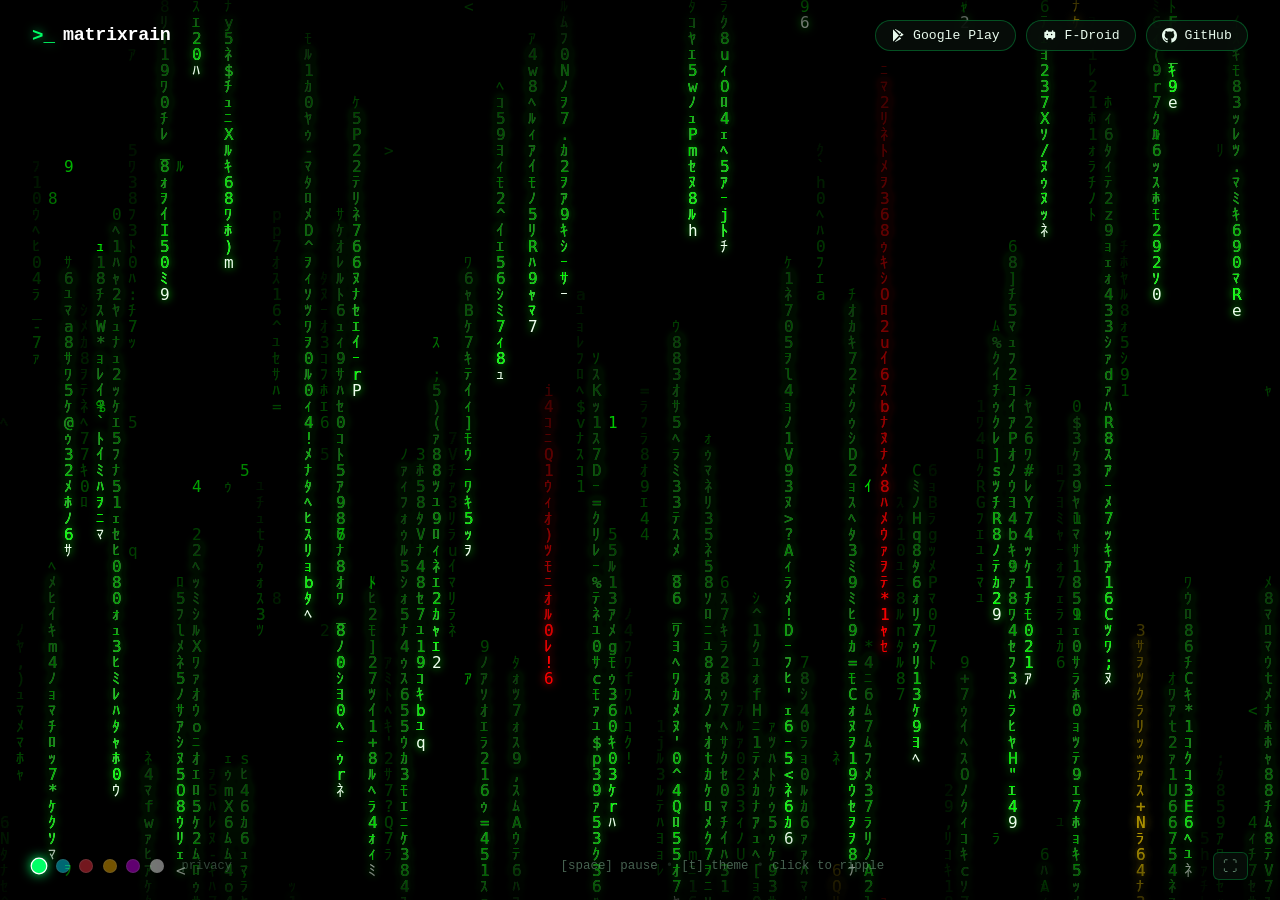
==== commit 204d4cd8: "feat(engine): faithfully port exact Android MatrixRainWallpaperService algorithm to web canvas" ====
--- a/landing/index.html
+++ b/landing/index.html
@@ -28,10 +28,8 @@
   <link rel="apple-touch-icon" sizes="180x180" href="assets/apple-touch-icon.png">
 
   <style>
-    /* Pure Minimalist Stylesheet (Inlined to prevent browser caching desync) */
     :root {
       --matrix-green: #00ff66;
-      --matrix-dim: #003b15;
       --bg-black: #000000;
       --text-main: #e8faed;
       --text-muted: #648a72;
@@ -290,10 +288,10 @@
   </style>
 </head>
 <body>
-  <!-- Full-Screen Digital Rain Canvas -->
+  <!-- Full-Screen Living Digital Rain Canvas -->
   <canvas id="matrix-canvas"></canvas>
 
-  <!-- Minimalist HUD Overlay (Auto-hides after 3.5s of inactivity) -->
+  <!-- Minimalist HUD Overlay (Auto-hides on inactivity) -->
   <header class="hud-top">
     <div class="hud-brand">
       <span class="prompt">&gt;_</span>
@@ -351,275 +349,308 @@
 
   <script>
     /**
-     * matrixrain — Razor-Sharp Discrete Grid Engine
+     * Exact Faithful Implementation of MatrixRainWallpaperService.java
+     * Directly matches the Android live wallpaper engine.
      */
-    const KATAKANA = 'ｧｱｨｲｩｳｪｴｫｵｶｷｸｹｺｻｼｽｾｿﾀﾁﾂﾃﾄﾅﾆﾇﾈﾉﾊﾋﾌﾍﾎﾏﾐﾑﾒﾓﾔﾕﾖﾗﾘﾙﾚﾛﾜｦﾝ';
-    const DIGITS = '0123456789';
-    const SYMBOLS = ':・=*+-<>¦|~';
-    const GLYPHS = (KATAKANA + DIGITS + SYMBOLS).split('');
-
+    const canvas = document.getElementById('matrix-canvas');
+    const ctx = canvas.getContext('2d');
+
+    // Offscreen persistent buffer canvas for authentic phosphorescent decay
+    let bufferCanvas = document.createElement('canvas');
+    let bufferCtx = bufferCanvas.getContext('2d');
+
+    const hiddenWords = ["MATRIX", "SYSTEM", "HACK", "WAKE UP", "NEO"];
+
+    // Palette configurations based on Android paints
     const THEMES = {
       classic: {
-        name: 'Classic Green',
-        headColor: '#FFFFFF',
-        glowColor: 'rgba(0, 255, 102, 0.85)',
-        leadRgb: [255, 255, 255],
-        neckRgb: [120, 255, 170],
-        bodyRgb: [0, 255, 102],
-        tailRgb: [0, 140, 50]
+        text: '#00FF00',
+        bg: '#004400',
+        head: '#EEFFEE',
+        glow: '#00FF00',
+        virus: '#FF0000',
+        gold: '#FFD700'
       },
       cyan: {
-        name: 'Trinity Cyan',
-        headColor: '#FFFFFF',
-        glowColor: 'rgba(0, 229, 255, 0.85)',
-        leadRgb: [255, 255, 255],
-        neckRgb: [160, 245, 255],
-        bodyRgb: [0, 229, 255],
-        tailRgb: [0, 130, 170]
+        text: '#00E5FF',
+        bg: '#003344',
+        head: '#EEFFFF',
+        glow: '#00E5FF',
+        virus: '#FF0055',
+        gold: '#FFD700'
       },
       crimson: {
-        name: 'Matrix Red',
-        headColor: '#FFFFFF',
-        glowColor: 'rgba(255, 51, 68, 0.85)',
-        leadRgb: [255, 255, 255],
-        neckRgb: [255, 160, 170],
-        bodyRgb: [255, 51, 68],
-        tailRgb: [160, 20, 35]
+        text: '#FF3344',
+        bg: '#440008',
+        head: '#FFEEF0',
+        glow: '#FF3344',
+        virus: '#00FF66',
+        gold: '#FFD700'
       },
       amber: {
-        name: 'Zion Amber',
-        headColor: '#FFFFFF',
-        glowColor: 'rgba(255, 183, 0, 0.85)',
-        leadRgb: [255, 255, 255],
-        neckRgb: [255, 230, 160],
-        bodyRgb: [255, 183, 0],
-        tailRgb: [170, 110, 0]
+        text: '#FFB700',
+        bg: '#443000',
+        head: '#FFFFEE',
+        glow: '#FFB700',
+        virus: '#FF2200',
+        gold: '#00FF66'
       },
       violet: {
-        name: 'Cyber Violet',
-        headColor: '#FFFFFF',
-        glowColor: 'rgba(213, 0, 249, 0.85)',
-        leadRgb: [255, 255, 255],
-        neckRgb: [245, 160, 255],
-        bodyRgb: [213, 0, 249],
-        tailRgb: [130, 0, 160]
+        text: '#D500F9',
+        bg: '#350040',
+        head: '#FAEEFF',
+        glow: '#D500F9',
+        virus: '#00E5FF',
+        gold: '#FFD700'
       },
       monochrome: {
-        name: 'Monochrome White',
-        headColor: '#FFFFFF',
-        glowColor: 'rgba(255, 255, 255, 0.75)',
-        leadRgb: [255, 255, 255],
-        neckRgb: [230, 230, 230],
-        bodyRgb: [180, 180, 180],
-        tailRgb: [90, 90, 90]
+        text: '#BBBBBB',
+        bg: '#333333',
+        head: '#FFFFFF',
+        glow: '#FFFFFF',
+        virus: '#FF3344',
+        gold: '#00FF66'
       }
     };
-
     const THEME_KEYS = Object.keys(THEMES);
 
     const state = {
       theme: 'classic',
       fontSize: 16,
-      cellWidth: 20,
-      cellHeight: 22,
-      columns: [],
+      columnSize: 0,
+      width: 0,
+      height: 0,
+      dropY: [],
+      speeds: [],
+      frameCounts: [],
+      previousChars: [],
+      columnType: [], // 0=Normal, 1=Background depth, 2=Virus, 3=Gold
+      wordActiveIndex: [],
+      assignedWord: [],
       ripples: [],
       paused: false
     };
 
-    const canvas = document.getElementById('matrix-canvas');
-    const ctx = canvas.getContext('2d');
-
-    function randomGlyph() {
-      return GLYPHS[Math.floor(Math.random() * GLYPHS.length)];
-    }
-
-    function initGrid() {
-      const width = window.innerWidth;
-      const height = window.innerHeight;
+    /**
+     * Exact character generator from MatrixRainWallpaperService.java:
+     * 60% Halfwidth Katakana (0xFF66 to 0xFF9D)
+     * 25% Digits ('0' to '9')
+     * 15% ASCII symbols (0x21 to 0x7E)
+     */
+    function getRandomMatrixChar() {
+      const type = Math.random() * 100;
+      if (type < 60) {
+        return String.fromCharCode(0xFF66 + Math.floor(Math.random() * (0xFF9D - 0xFF66)));
+      } else if (type < 85) {
+        return String.fromCharCode(48 + Math.floor(Math.random() * 10));
+      } else {
+        return String.fromCharCode(0x21 + Math.floor(Math.random() * 90));
+      }
+    }
+
+    function initColumn(i, randomY) {
+      const maxRows = Math.floor(state.height / state.fontSize);
+      state.dropY[i] = randomY ? Math.floor(Math.random() * maxRows) : 0;
+
+      const roll = Math.random();
+      if (roll > 0.98) {
+        state.columnType[i] = 2; // Virus (Red)
+        state.speeds[i] = Math.floor(Math.random() * 2) + 1;
+      } else if (roll > 0.96) {
+        state.columnType[i] = 3; // Gold
+        state.speeds[i] = Math.floor(Math.random() * 3) + 2;
+      } else if (roll > 0.60) {
+        state.columnType[i] = 1; // Background depth (Dim dark green)
+        state.speeds[i] = Math.floor(Math.random() * 2) + 3;
+      } else {
+        state.columnType[i] = 0; // Standard foreground (Bright green)
+        state.speeds[i] = Math.floor(Math.random() * 2) + 1;
+      }
+
+      state.frameCounts[i] = state.speeds[i];
+      state.previousChars[i] = getRandomMatrixChar();
+
+      state.wordActiveIndex[i] = -1;
+      if (!randomY && state.columnType[i] === 0 && Math.random() < 0.04) {
+        state.assignedWord[i] = hiddenWords[Math.floor(Math.random() * hiddenWords.length)];
+        state.wordActiveIndex[i] = 0;
+      }
+    }
+
+    function resizeMatrix() {
       const dpr = Math.min(window.devicePixelRatio || 1, 2);
-
-      canvas.width = Math.floor(width * dpr);
-      canvas.height = Math.floor(height * dpr);
-      canvas.style.width = `${width}px`;
-      canvas.style.height = `${height}px`;
+      state.width = window.innerWidth;
+      state.height = window.innerHeight;
+
+      canvas.width = Math.floor(state.width * dpr);
+      canvas.height = Math.floor(state.height * dpr);
+      canvas.style.width = `${state.width}px`;
+      canvas.style.height = `${state.height}px`;
 
       ctx.setTransform(dpr, 0, 0, dpr, 0, 0);
 
-      state.fontSize = width < 768 ? 14 : 16;
-      state.cellWidth = width < 768 ? 18 : 20;
-      state.cellHeight = width < 768 ? 20 : 22;
-
-      const numCols = Math.floor(width / state.cellWidth);
-      const totalRows = Math.ceil(height / state.cellHeight);
-      state.columns = [];
-
-      for (let i = 0; i < numCols; i++) {
-        const streamLen = 12 + Math.floor(Math.random() * 20);
-        // Distribute drops throughout the screen so canvas is immediately alive
-        const initialHead = Math.floor(Math.random() * (totalRows + streamLen)) - streamLen;
-        
-        state.columns.push({
-          x: i * state.cellWidth + (state.cellWidth / 2),
-          colIndex: i,
-          headRow: initialHead,
-          rowProgress: 0,
-          rowsPerSec: 10 + Math.random() * 16,
-          length: streamLen,
-          chars: Array.from({ length: streamLen }, () => randomGlyph()),
-          leadChar: randomGlyph()
-        });
-      }
-    }
-
-    window.addEventListener('resize', initGrid);
-    initGrid();
-
-    let lastTime = 0;
-
-    function render(timestamp) {
-      if (!lastTime) lastTime = timestamp;
-      const dt = Math.min((timestamp - lastTime) / 1000, 0.1);
-      lastTime = timestamp;
-
-      if (!state.paused) {
-        const width = window.innerWidth;
-        const height = window.innerHeight;
-        const totalRows = Math.ceil(height / state.cellHeight);
-        const theme = THEMES[state.theme];
-
-        // 1. Full Canvas Clear Every Frame (Pure OLED Black #000000)
-        ctx.fillStyle = '#000000';
-        ctx.fillRect(0, 0, width, height);
-
-        // 2. Process Ripples
-        for (let r = state.ripples.length - 1; r >= 0; r--) {
-          const rip = state.ripples[r];
-          rip.radius += 320 * dt;
-          rip.alpha -= 1.2 * dt;
-
-          if (rip.alpha <= 0) {
-            state.ripples.splice(r, 1);
-            continue;
-          }
-
-          ctx.save();
-          ctx.beginPath();
-          ctx.arc(rip.x, rip.y, rip.radius, 0, Math.PI * 2);
-          ctx.strokeStyle = `rgba(${theme.bodyRgb[0]}, ${theme.bodyRgb[1]}, ${theme.bodyRgb[2]}, ${(rip.alpha * 0.5).toFixed(2)})`;
-          ctx.lineWidth = 1.5;
-          ctx.stroke();
-          ctx.restore();
+      bufferCanvas.width = state.width;
+      bufferCanvas.height = state.height;
+      bufferCtx.fillStyle = '#000000';
+      bufferCtx.fillRect(0, 0, state.width, state.height);
+
+      state.fontSize = state.width < 768 ? 14 : 16;
+      state.columnSize = Math.floor(state.width / state.fontSize);
+
+      state.dropY = new Array(state.columnSize);
+      state.speeds = new Array(state.columnSize);
+      state.frameCounts = new Array(state.columnSize);
+      state.previousChars = new Array(state.columnSize);
+      state.columnType = new Array(state.columnSize);
+      state.wordActiveIndex = new Array(state.columnSize);
+      state.assignedWord = new Array(state.columnSize);
+
+      for (let i = 0; i < state.columnSize; i++) {
+        initColumn(i, true);
+      }
+    }
+
+    window.addEventListener('resize', resizeMatrix);
+    resizeMatrix();
+
+    // Consistent Frame Loop matching Android Handler.postDelayed(drawRunner, 33)
+    function drawFrame() {
+      if (state.paused) return;
+
+      const currentTheme = THEMES[state.theme];
+
+      // 1. Phosphor Decay Wipe on buffer matching Android setAlpha(10) (10/255 ~= 0.039)
+      bufferCtx.fillStyle = 'rgba(0, 0, 0, 0.038)';
+      bufferCtx.fillRect(0, 0, state.width, state.height);
+
+      bufferCtx.font = `${state.fontSize}px "Consolas", "Monaco", "Menlo", monospace`;
+      bufferCtx.textBaseline = 'top';
+
+      // 2. Process Columns
+      for (let i = 0; i < state.columnSize; i++) {
+        state.frameCounts[i]--;
+
+        // Occasional In-Place Glitch
+        if (Math.random() < 0.015) {
+          const glitchY = Math.floor(Math.random() * (state.height / state.fontSize));
+          let glitchColor = state.columnType[i] === 1 ? currentTheme.bg : currentTheme.text;
+          if (state.columnType[i] === 2) glitchColor = currentTheme.virus;
+          bufferCtx.fillStyle = glitchColor;
+          bufferCtx.fillText(getRandomMatrixChar(), i * state.fontSize, glitchY * state.fontSize);
         }
 
-        // 3. Render Characters with Crisp Font & Discrete Grid
-        ctx.font = `700 ${state.fontSize}px "Consolas", "Monaco", "Menlo", "SF Mono", "Courier New", monospace`;
-        ctx.textAlign = 'center';
-        ctx.textBaseline = 'middle';
-
-        for (let i = 0; i < state.columns.length; i++) {
-          const col = state.columns[i];
-
-          // Advance discrete grid row
-          col.rowProgress += col.rowsPerSec * dt;
-          if (col.rowProgress >= 1) {
-            const step = Math.floor(col.rowProgress);
-            col.rowProgress -= step;
-            col.headRow += step;
-
-            for (let s = 0; s < step; s++) {
-              col.chars.pop();
-              col.chars.unshift(col.leadChar);
-              col.leadChar = randomGlyph();
+        if (state.frameCounts[i] <= 0) {
+          state.frameCounts[i] = state.speeds[i];
+
+          const x = i * state.fontSize;
+          const y = state.dropY[i] * state.fontSize;
+
+          // Paint previous character in body color
+          let bodyColor = currentTheme.text;
+          if (state.columnType[i] === 1) bodyColor = currentTheme.bg;
+          else if (state.columnType[i] === 2) bodyColor = currentTheme.virus;
+          else if (state.columnType[i] === 3) bodyColor = currentTheme.gold;
+
+          bufferCtx.fillStyle = bodyColor;
+          bufferCtx.fillText(state.previousChars[i], x, y);
+
+          state.dropY[i]++;
+
+          if (state.dropY[i] * state.fontSize > state.height) {
+            if (Math.random() > 0.95) {
+              initColumn(i, false);
             }
-          }
-
-          // Shimmer in-place mutation
-          if (Math.random() < 0.14) {
-            const mutateIndex = Math.floor(Math.random() * col.chars.length);
-            col.chars[mutateIndex] = randomGlyph();
-          }
-
-          // Ripple deflection
-          for (let r = 0; r < state.ripples.length; r++) {
-            const rip = state.ripples[r];
-            const dist = Math.abs(col.x - rip.x);
-            if (Math.abs(dist - rip.radius) < 25) {
-              col.headRow -= 0.5;
-              col.chars[0] = '⚡';
+          } else {
+            let newChar;
+            if (state.wordActiveIndex[i] >= 0) {
+              newChar = state.assignedWord[i].charAt(state.wordActiveIndex[i]);
+              state.wordActiveIndex[i]++;
+              if (state.wordActiveIndex[i] >= state.assignedWord[i].length) {
+                state.wordActiveIndex[i] = -1;
+              }
+            } else {
+              newChar = getRandomMatrixChar();
             }
-          }
-
-          // Reset when drop exits screen
-          if (col.headRow - col.length > totalRows + 2) {
-            col.headRow = Math.floor(Math.random() * -10) - 2;
-            col.rowsPerSec = 10 + Math.random() * 16;
-            col.length = 12 + Math.floor(Math.random() * 20);
-            col.chars = Array.from({ length: col.length }, () => randomGlyph());
-          }
-
-          // Draw column glyphs at integer row cells
-          for (let j = 0; j < col.length; j++) {
-            const row = col.headRow - j;
-            if (row < 0 || row > totalRows) continue;
-
-            const charY = (row * state.cellHeight) + (state.cellHeight / 2);
-            const char = (j === 0) ? col.leadChar : col.chars[j];
-            const normalizedPos = j / col.length;
-
-            if (j === 0) {
-              // Lead Head (Crisp pure white with light glow)
-              ctx.save();
-              ctx.fillStyle = theme.headColor;
-              ctx.shadowBlur = 6;
-              ctx.shadowColor = theme.glowColor;
-              ctx.fillText(char, col.x, charY);
-              ctx.restore();
-            } else if (j <= 2) {
-              // High-brightness electric upper neck
-              const alpha = 0.95 - (j * 0.08);
-              ctx.fillStyle = `rgba(${theme.neckRgb[0]}, ${theme.neckRgb[1]}, ${theme.neckRgb[2]}, ${alpha.toFixed(2)})`;
-              ctx.fillText(char, col.x, charY);
-            } else if (normalizedPos < 0.6) {
-              // Mid stream body
-              const alpha = 0.80 - ((normalizedPos - 0.15) * 0.65);
-              ctx.fillStyle = `rgba(${theme.bodyRgb[0]}, ${theme.bodyRgb[1]}, ${theme.bodyRgb[2]}, ${alpha.toFixed(2)})`;
-              ctx.fillText(char, col.x, charY);
-            } else {
-              // Decaying tail smoothly into pure black
-              const alpha = Math.max(0.06, (1.0 - normalizedPos) * 0.70);
-              ctx.fillStyle = `rgba(${theme.tailRgb[0]}, ${theme.tailRgb[1]}, ${theme.tailRgb[2]}, ${alpha.toFixed(2)})`;
-              ctx.fillText(char, col.x, charY);
+
+            // Draw new head with glow
+            let headColor = currentTheme.head;
+            let headGlow = currentTheme.glow;
+            if (state.columnType[i] === 2) { headColor = currentTheme.virus; headGlow = currentTheme.virus; }
+            else if (state.columnType[i] === 3) { headColor = currentTheme.gold; headGlow = currentTheme.gold; }
+            else if (state.columnType[i] === 1) { headColor = currentTheme.bg; headGlow = 'transparent'; }
+
+            bufferCtx.save();
+            bufferCtx.fillStyle = headColor;
+            if (state.columnType[i] !== 1) {
+              bufferCtx.shadowColor = headGlow;
+              bufferCtx.shadowBlur = 8;
             }
+            bufferCtx.fillText(newChar, x, state.dropY[i] * state.fontSize);
+            bufferCtx.restore();
+
+            state.previousChars[i] = newChar;
           }
         }
       }
 
-      requestAnimationFrame(render);
-    }
-
-    requestAnimationFrame(render);
-
-    // Interactive Ripple
-    function triggerRipple(x, y) {
-      state.ripples.push({ x, y, radius: 12, alpha: 1.0 });
-
-      const clickCol = Math.floor(x / state.cellWidth);
-      for (let offset = -3; offset <= 3; offset++) {
-        const col = state.columns[clickCol + offset];
-        if (col) {
-          col.headRow -= (4 - Math.abs(offset)) * 0.8;
-          for (let k = 0; k < 3; k++) col.chars[k] = randomGlyph();
+      // 3. Render buffer onto main screen
+      ctx.clearRect(0, 0, state.width, state.height);
+      ctx.drawImage(bufferCanvas, 0, 0);
+
+      // 4. Draw Ripples on top
+      for (let r = state.ripples.length - 1; r >= 0; r--) {
+        const rip = state.ripples[r];
+        rip.radius += 8;
+        rip.alpha -= 0.04;
+        if (rip.alpha <= 0) {
+          state.ripples.splice(r, 1);
+          continue;
+        }
+        ctx.beginPath();
+        ctx.arc(rip.x, rip.y, rip.radius, 0, Math.PI * 2);
+        ctx.strokeStyle = `rgba(0, 255, 102, ${rip.alpha * 0.6})`;
+        ctx.lineWidth = 1.5;
+        ctx.stroke();
+      }
+    }
+
+    let lastTime = 0;
+    const frameInterval = 30; // 30ms matching Android WallpaperService drawDelay
+
+    function loop(timestamp) {
+      if (!lastTime) lastTime = timestamp;
+      const elapsed = timestamp - lastTime;
+
+      if (elapsed >= frameInterval) {
+        lastTime = timestamp - (elapsed % frameInterval);
+        drawFrame();
+      }
+
+      requestAnimationFrame(loop);
+    }
+    requestAnimationFrame(loop);
+
+    // Interactive Touch / Mouse Ripple from WallpaperService.onTouchEvent
+    function triggerTouch(x, y) {
+      state.ripples.push({ x, y, radius: 10, alpha: 1.0 });
+      const col = Math.floor(x / state.fontSize);
+      for (let offset = -2; offset <= 2; offset++) {
+        const c = col + offset;
+        if (c >= 0 && c < state.columnSize) {
+          state.dropY[c] = 0;
+          state.speeds[c] = 1;
+          state.frameCounts[c] = 0;
+          state.columnType[c] = (Math.random() < 0.1) ? 3 : 0;
         }
       }
     }
 
     window.addEventListener('pointerdown', (e) => {
       if (e.target.closest('.hud-top') || e.target.closest('.hud-bottom')) return;
-      triggerRipple(e.clientX, e.clientY);
+      triggerTouch(e.clientX, e.clientY);
     });
 
-    // Zen Screensaver Auto-Hide (3.5s inactivity)
+    // Auto-Hide HUD for Pure Screensaver Experience
     let hideTimer = null;
     function resetInactivityTimer() {
       document.body.classList.remove('hud-hidden');
@@ -634,7 +665,7 @@
     });
     resetInactivityTimer();
 
-    // Theme Selection
+    // Theme Picker
     function setTheme(themeKey) {
       if (!THEMES[themeKey]) return;
       state.theme = themeKey;
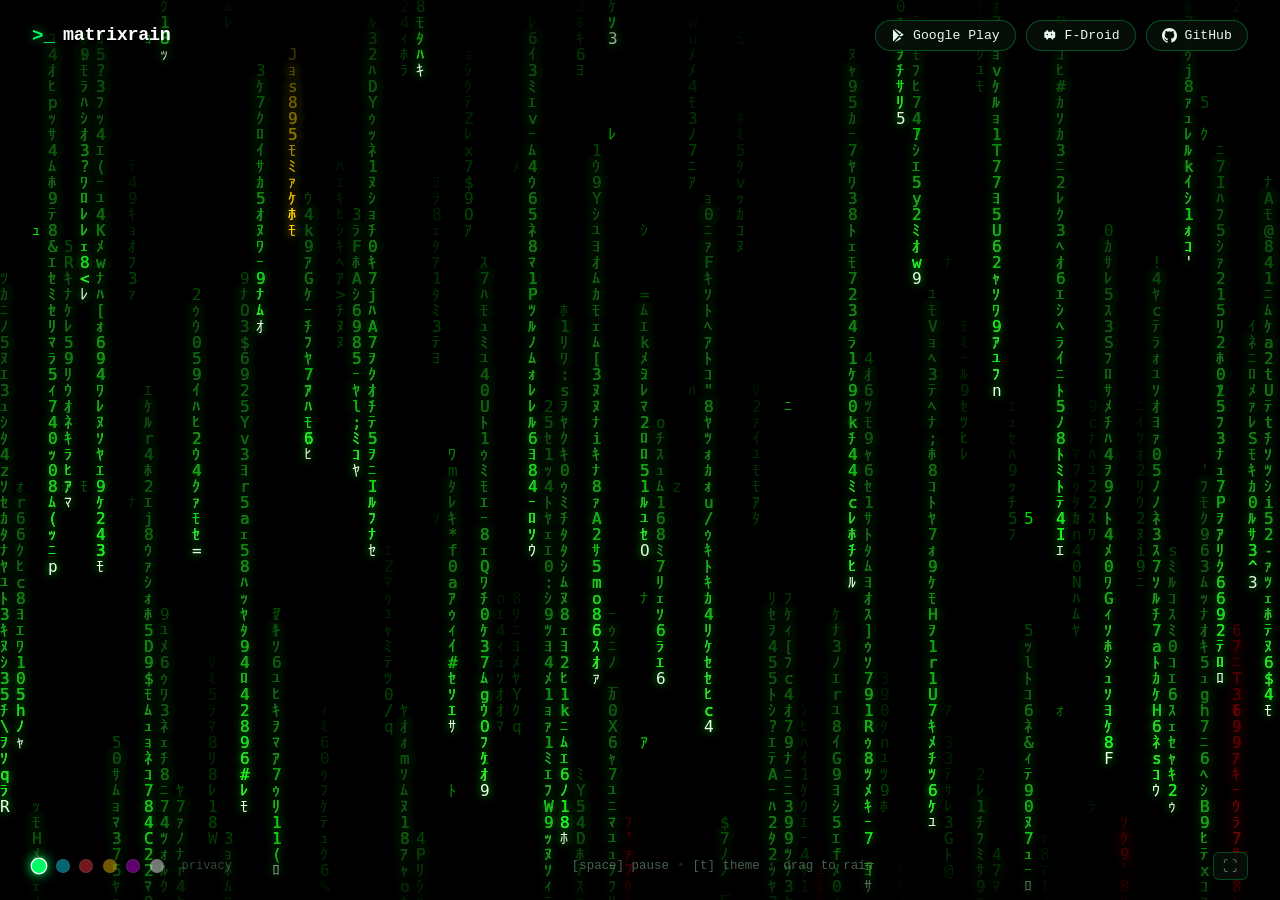
==== commit e97e3fa7: "feat(interaction): add click-drag cursor glide cascading rain matching Android live wallpaper" ====
--- a/landing/index.html
+++ b/landing/index.html
@@ -339,7 +339,7 @@
       <span class="sep">•</span>
       <span>[t] theme</span>
       <span class="sep">•</span>
-      <span>click to ripple</span>
+      <span>drag to rain</span>
     </div>
 
     <div class="hud-tools">
@@ -630,24 +630,55 @@
     }
     requestAnimationFrame(loop);
 
-    // Interactive Touch / Mouse Ripple from WallpaperService.onTouchEvent
-    function triggerTouch(x, y) {
-      state.ripples.push({ x, y, radius: 10, alpha: 1.0 });
-      const col = Math.floor(x / state.fontSize);
-      for (let offset = -2; offset <= 2; offset++) {
-        const c = col + offset;
+    // Glide / Drag Column Trigger directly from Android WallpaperService.onTouchEvent
+    let isPointerDown = false;
+    let lastPointerX = null;
+
+    function triggerAtX(currentX) {
+      const currentCol = Math.floor(currentX / state.fontSize);
+      let startCol = currentCol;
+      let endCol = currentCol;
+
+      if (lastPointerX !== null) {
+        const prevCol = Math.floor(lastPointerX / state.fontSize);
+        startCol = Math.min(prevCol, currentCol);
+        endCol = Math.max(prevCol, currentCol);
+      }
+
+      for (let c = startCol; c <= endCol; c++) {
         if (c >= 0 && c < state.columnSize) {
           state.dropY[c] = 0;
           state.speeds[c] = 1;
           state.frameCounts[c] = 0;
-          state.columnType[c] = (Math.random() < 0.1) ? 3 : 0;
+          state.previousChars[c] = getRandomMatrixChar();
+          // 5% chance Gold stream roll directly matching Android onTouchEvent
+          state.columnType[c] = (Math.random() < 0.05) ? 3 : 0;
         }
       }
+
+      lastPointerX = currentX;
     }
 
     window.addEventListener('pointerdown', (e) => {
       if (e.target.closest('.hud-top') || e.target.closest('.hud-bottom')) return;
-      triggerTouch(e.clientX, e.clientY);
+      isPointerDown = true;
+      triggerAtX(e.clientX);
+    });
+
+    window.addEventListener('pointermove', (e) => {
+      if (!isPointerDown) return;
+      if (e.target.closest('.hud-top') || e.target.closest('.hud-bottom')) return;
+      triggerAtX(e.clientX);
+    });
+
+    window.addEventListener('pointerup', () => {
+      isPointerDown = false;
+      lastPointerX = null;
+    });
+
+    window.addEventListener('pointercancel', () => {
+      isPointerDown = false;
+      lastPointerX = null;
     });
 
     // Auto-Hide HUD for Pure Screensaver Experience
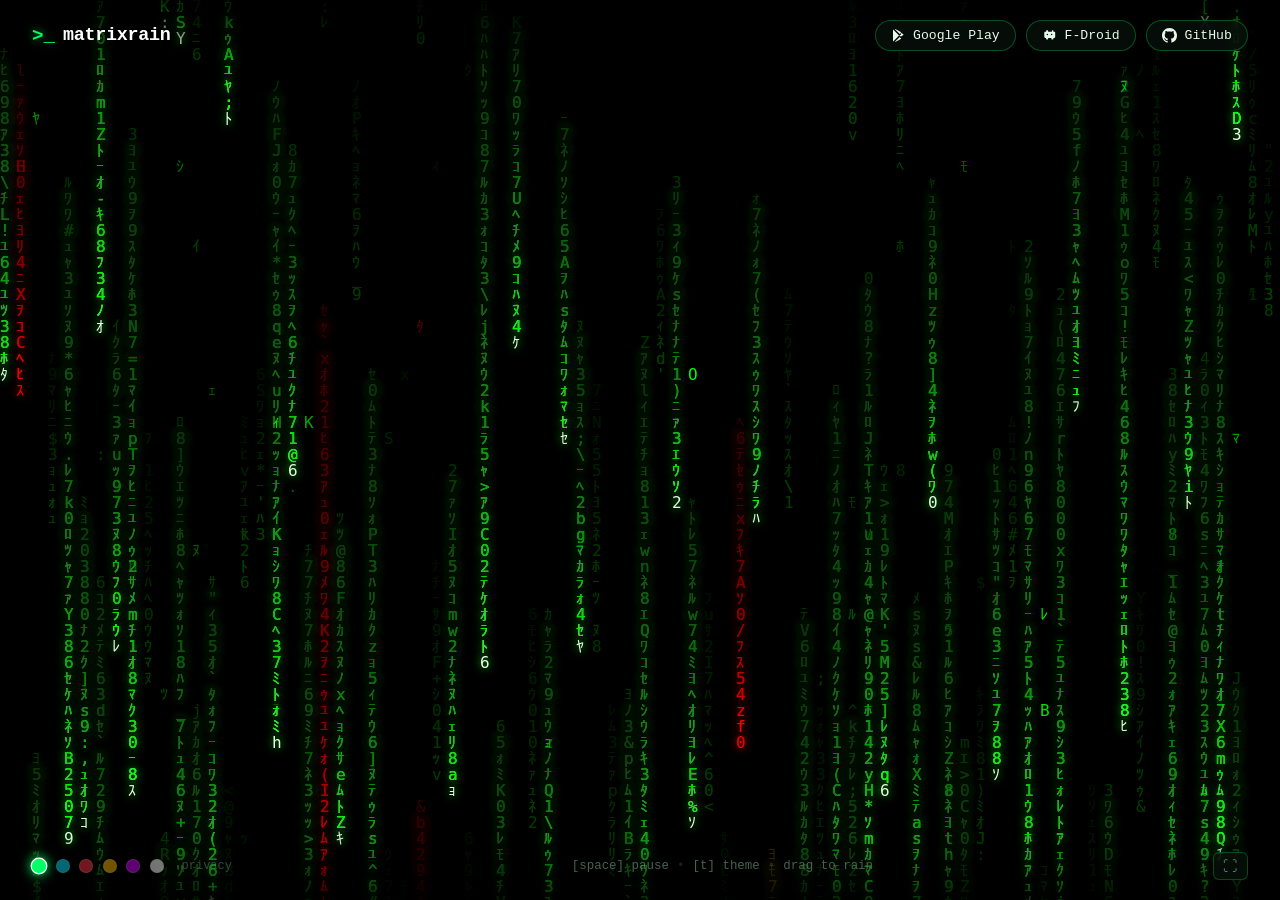
==== commit e323ab15: "refactor(fdroid): migrate namespace to app.matrixrain and configure F-Droid release metadata" ====
--- a/landing/index.html
+++ b/landing/index.html
@@ -299,21 +299,21 @@
     </div>
 
     <nav class="hud-actions">
-      <a href="https://play.google.com/store/apps/details?id=com.example.matrixrain" target="_blank" rel="noopener" class="hud-btn" title="Get it on Google Play">
+      <a href="https://play.google.com/store/apps/details?id=app.matrixrain" target="_blank" rel="noopener" class="hud-btn" title="Get it on Google Play">
         <svg class="hud-icon" width="15" height="15" viewBox="0 0 24 24" fill="currentColor" style="width: 15px; height: 15px; min-width: 15px; max-width: 15px;">
           <path d="M3.5 2.3c-.2.3-.3.8-.3 1.4v16.6c0 .6.1 1.1.3 1.4l9.3-9.7L3.5 2.3zm12.3 8.3l-2.6 1.4 2.6 1.4 3.4-1.9c.8-.5.8-1.4 0-1.9l-3.4-1.9zm-1.8-1l-7.7-7.7c.3-.2.8-.2 1.3 0l8.7 5-2.3 2.7zm0 4.8l2.3 2.7-8.7 5c-.5.2-1 .2-1.3 0l7.7-7.7z"/>
         </svg>
         <span>Google Play</span>
       </a>
 
-      <a href="https://f-droid.org/packages/com.example.matrixrain/" target="_blank" rel="noopener" class="hud-btn" title="Free and Open Source on F-Droid">
+      <a href="https://f-droid.org/packages/app.matrixrain/" target="_blank" rel="noopener" class="hud-btn" title="Free and Open Source on F-Droid">
         <svg class="hud-icon" width="15" height="15" viewBox="0 0 24 24" fill="currentColor" style="width: 15px; height: 15px; min-width: 15px; max-width: 15px;">
           <path d="M7.4 3.7c-.4 0-.8.4-.8.8v1.6H5.2c-.8 0-1.5.7-1.5 1.5v6.9c0 .8.7 1.5 1.5 1.5h1.4v1.6c0 .4.4.8.8.8h1.6c.4 0 .8-.4.8-.8v-1.6h5.2v1.6c0 .4.4.8.8.8h1.6c.4 0 .8-.4.8-.8V16h1.4c.8 0 1.5-.7 1.5-1.5V7.6c0-.8-.7-1.5-1.5-1.5h-1.4V4.5c0-.4-.4-.8-.8-.8H16.6c-.4 0-.8.4-.8.8v1.6H9.8V4.5c0-.4-.4-.8-.8-.8H7.4zm1.2 5.5a1.2 1.2 0 110 2.4 1.2 1.2 0 010-2.4zm6.8 0a1.2 1.2 0 110 2.4 1.2 1.2 0 010-2.4z"/>
         </svg>
         <span>F-Droid</span>
       </a>
 
-      <a href="https://github.com/kush-chou/neocoderain" target="_blank" rel="noopener" class="hud-btn" title="View Source on GitHub">
+      <a href="https://github.com/kush-chou/matrixrain" target="_blank" rel="noopener" class="hud-btn" title="View Source on GitHub">
         <svg class="hud-icon" width="15" height="15" viewBox="0 0 24 24" fill="currentColor" style="width: 15px; height: 15px; min-width: 15px; max-width: 15px;">
           <path d="M12 0C5.37 0 0 5.37 0 12c0 5.31 3.435 9.795 8.205 11.385.6.105.825-.255.825-.57 0-.285-.015-1.23-.015-2.235-3.015.555-3.795-.735-4.035-1.41-.135-.345-.72-1.41-1.23-1.695-.42-.225-1.02-.78-.015-.795.945-.015 1.62.87 1.845 1.23 1.08 1.815 2.805 1.305 3.495.99.105-.78.42-1.305.765-1.605-2.67-.3-5.46-1.335-5.46-5.925 0-1.305.465-2.385 1.23-3.225-.12-.3-.54-1.53.12-3.18 0 0 1.005-.315 3.3 1.23.96-.27 1.98-.405 3-.405s2.04.135 3 .405c2.295-1.56 3.3-1.23 3.3-1.23.66 1.65.24 2.88.12 3.18.765.84 1.23 1.905 1.23 3.225 0 4.605-2.805 5.625-5.475 5.925.435.375.81 1.095.81 2.22 0 1.605-.015 2.895-.015 3.3 0 .315.225.69.825.57A12.02 12.02 0 0024 12c0-6.63-5.37-12-12-12z"/>
         </svg>
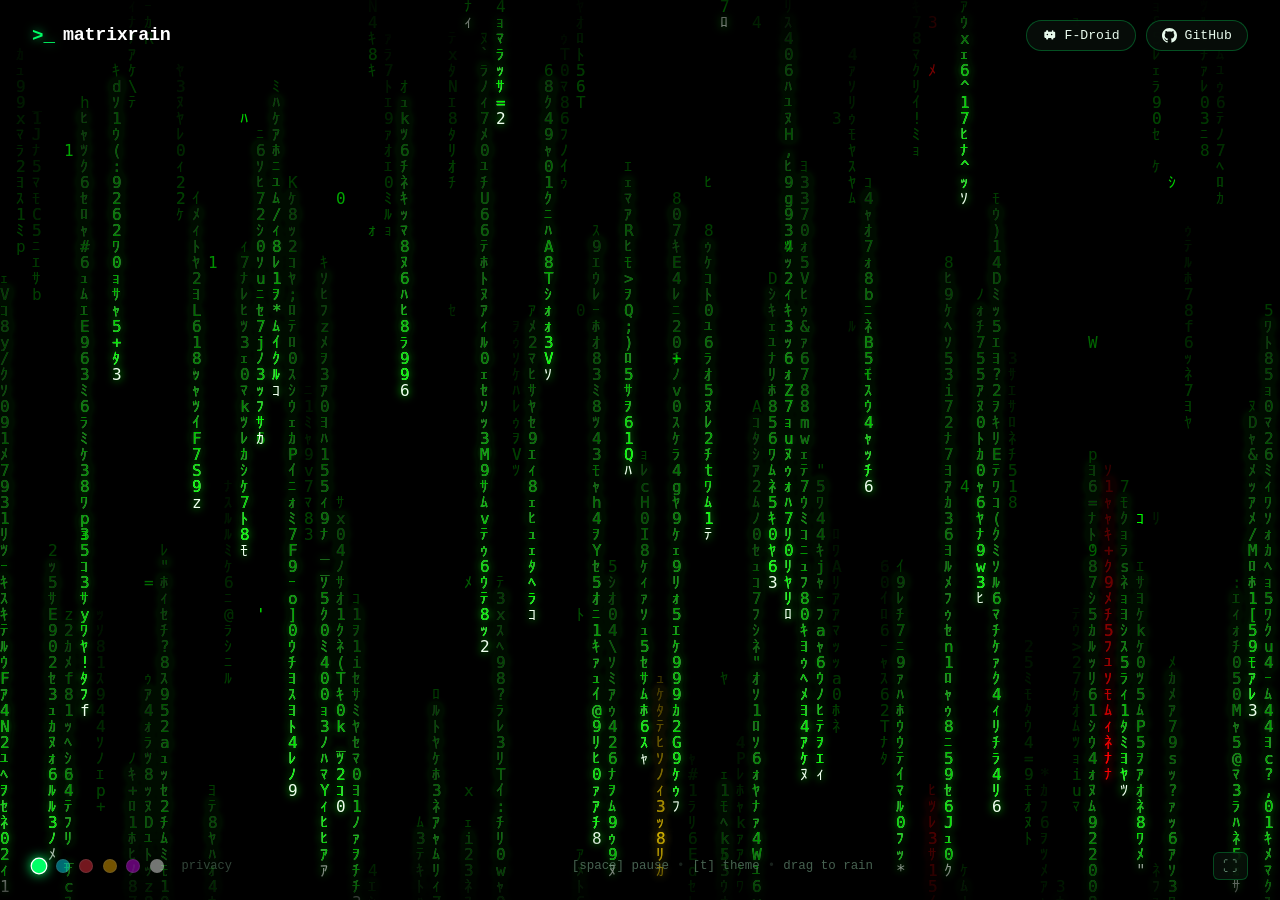
==== commit 981fb1fd: "refactor: strip wear os module and play billing for pure FOSS release" ====
--- a/landing/index.html
+++ b/landing/index.html
@@ -4,14 +4,14 @@
   <meta charset="UTF-8">
   <meta name="viewport" content="width=device-width, initial-scale=1.0">
   <title>matrixrain — Authentic Digital Rain</title>
-  <meta name="description" content="Authentic, battery-optimized Matrix digital code rain live wallpaper for Android and Wear OS. Free on F-Droid and Google Play.">
-  <meta name="keywords" content="matrix rain, live wallpaper, android live wallpaper, wear os watch face, pixel watch, f-droid, matrix code, digital rain">
+  <meta name="description" content="Authentic, battery-optimized Matrix digital code rain live wallpaper for Android. 100% Free and Open Source on F-Droid.">
+  <meta name="keywords" content="matrix rain, live wallpaper, android live wallpaper, foss, f-droid, matrix code, digital rain">
   
   <!-- Open Graph / Social Media -->
   <meta property="og:type" content="website">
   <meta property="og:url" content="https://matrixrain.app/">
   <meta property="og:title" content="matrixrain">
-  <meta property="og:description" content="Authentic Matrix digital code rain live wallpaper for Android and Wear OS.">
+  <meta property="og:description" content="Authentic Matrix digital code rain live wallpaper for Android.">
   <meta property="og:image" content="https://matrixrain.app/assets/og-preview.png">
   <meta property="og:image:width" content="1200">
   <meta property="og:image:height" content="630">
@@ -19,7 +19,7 @@
   <!-- Twitter Card -->
   <meta name="twitter:card" content="summary_large_image">
   <meta name="twitter:title" content="matrixrain">
-  <meta name="twitter:description" content="Authentic Matrix digital code rain live wallpaper for Android and Wear OS.">
+  <meta name="twitter:description" content="Authentic Matrix digital code rain live wallpaper for Android.">
   <meta name="twitter:image" content="https://matrixrain.app/assets/og-preview.png">
   
   <!-- Favicon -->
@@ -299,13 +299,6 @@
     </div>
 
     <nav class="hud-actions">
-      <a href="https://play.google.com/store/apps/details?id=app.matrixrain" target="_blank" rel="noopener" class="hud-btn" title="Get it on Google Play">
-        <svg class="hud-icon" width="15" height="15" viewBox="0 0 24 24" fill="currentColor" style="width: 15px; height: 15px; min-width: 15px; max-width: 15px;">
-          <path d="M3.5 2.3c-.2.3-.3.8-.3 1.4v16.6c0 .6.1 1.1.3 1.4l9.3-9.7L3.5 2.3zm12.3 8.3l-2.6 1.4 2.6 1.4 3.4-1.9c.8-.5.8-1.4 0-1.9l-3.4-1.9zm-1.8-1l-7.7-7.7c.3-.2.8-.2 1.3 0l8.7 5-2.3 2.7zm0 4.8l2.3 2.7-8.7 5c-.5.2-1 .2-1.3 0l7.7-7.7z"/>
-        </svg>
-        <span>Google Play</span>
-      </a>
-
       <a href="https://f-droid.org/packages/app.matrixrain/" target="_blank" rel="noopener" class="hud-btn" title="Free and Open Source on F-Droid">
         <svg class="hud-icon" width="15" height="15" viewBox="0 0 24 24" fill="currentColor" style="width: 15px; height: 15px; min-width: 15px; max-width: 15px;">
           <path d="M7.4 3.7c-.4 0-.8.4-.8.8v1.6H5.2c-.8 0-1.5.7-1.5 1.5v6.9c0 .8.7 1.5 1.5 1.5h1.4v1.6c0 .4.4.8.8.8h1.6c.4 0 .8-.4.8-.8v-1.6h5.2v1.6c0 .4.4.8.8.8h1.6c.4 0 .8-.4.8-.8V16h1.4c.8 0 1.5-.7 1.5-1.5V7.6c0-.8-.7-1.5-1.5-1.5h-1.4V4.5c0-.4-.4-.8-.8-.8H16.6c-.4 0-.8.4-.8.8v1.6H9.8V4.5c0-.4-.4-.8-.8-.8H7.4zm1.2 5.5a1.2 1.2 0 110 2.4 1.2 1.2 0 010-2.4zm6.8 0a1.2 1.2 0 110 2.4 1.2 1.2 0 010-2.4z"/>
